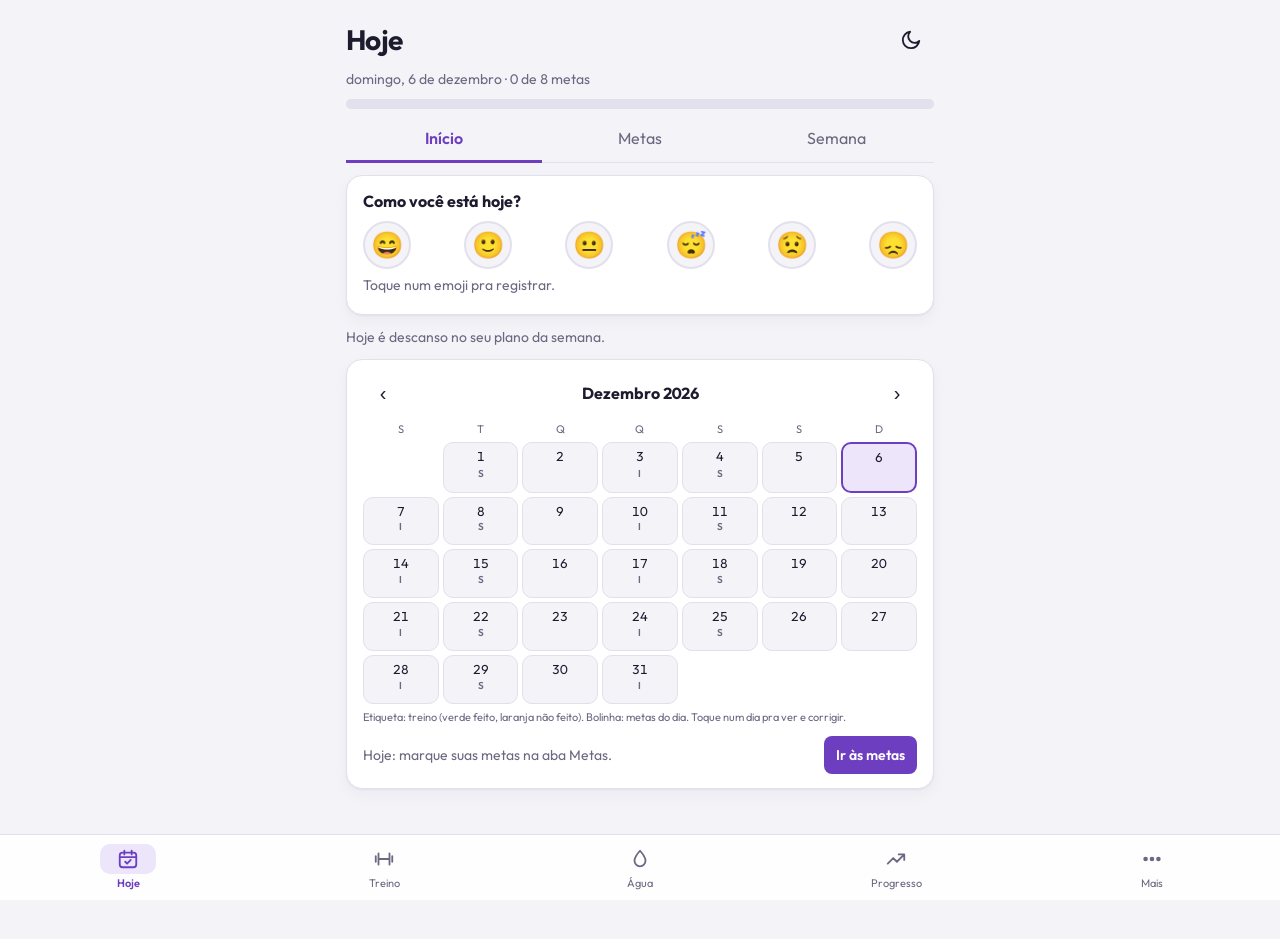
==== index.html @ 7cb11365 "Rename Meu treino (2).html to index.html" ====
<!DOCTYPE html>
<html lang="pt-BR">
<head>
<meta charset="utf-8">
<meta name="viewport" content="width=device-width, initial-scale=1, viewport-fit=cover">
<title>Meu treino</title>
<link rel="stylesheet" href="https://fonts.googleapis.com/css2?family=Outfit:wght@400;500;600;700&display=swap">
<style>
:root{--bg:#F4F3F8;--surf:#fff;--ink:#1D1B2E;--mut:#6B6880;--line:#E2E0EC;--acc:#6D3FC0;--acc2:#EDE6FA;--ok:#1F8A5B;--warn:#B4551B;--warnbg:#FBEBDD;box-sizing:border-box;padding-top:env(safe-area-inset-top,0px);padding-bottom:env(safe-area-inset-bottom,0px)}
:root:not([data-theme="light"]){color-scheme:light dark}
@media (prefers-color-scheme:dark){:root:not([data-theme="light"]){--bg:#14131D;--surf:#1E1C2B;--ink:#EEEBF8;--mut:#A29EB8;--line:#322F45;--acc:#A98BEA;--acc2:#2C2644;--ok:#4FD39A;--warn:#F0A168;--warnbg:#3A2A1E}}
:root[data-theme="dark"]{--bg:#14131D;--surf:#1E1C2B;--ink:#EEEBF8;--mut:#A29EB8;--line:#322F45;--acc:#A98BEA;--acc2:#2C2644;--ok:#4FD39A;--warn:#F0A168;--warnbg:#3A2A1E;color-scheme:dark}
*{box-sizing:border-box}
html{scroll-padding-top:env(safe-area-inset-top,0px)}
body{margin:0;background:var(--bg);color:var(--ink);font-family:'Outfit',system-ui,-apple-system,sans-serif;font-size:16px;line-height:1.45;font-variant-numeric:tabular-nums;padding-bottom:130px}
main{max-width:620px;margin:0 auto;padding:16px 16px 8px}
h1{font-size:28px;margin:4px 0;font-weight:700;letter-spacing:-.02em}
h2{font-size:18px;margin:22px 0 8px;font-weight:600}
p{margin:4px 0}
.mut{color:var(--mut);font-size:14px}
.card{background:var(--surf);border:1px solid var(--line);border-radius:16px;padding:14px 16px;margin:12px 0;box-shadow:0 1px 2px rgba(30,20,60,.05),0 6px 16px rgba(30,20,60,.04)}
.row{display:flex;align-items:center;gap:8px}
.sp{flex:1}
.chk{display:flex;align-items:center;gap:12px;flex:1;text-align:left;background:var(--surf);border:1px solid var(--line);border-radius:12px;padding:12px 14px;font:inherit;color:inherit;cursor:pointer;min-height:48px}
.row.i{margin:7px 0}
.card .row.i{margin:8px 0 0}
.box{width:24px;height:24px;border-radius:7px;border:2px solid var(--line);flex:none;display:grid;place-items:center;font-size:15px;color:#fff}
.chk.on{border-color:var(--ok)}
.chk.on .box{background:var(--ok);border-color:var(--ok)}
.chk.on span.t{color:var(--mut);text-decoration:line-through}
.bar{height:10px;background:var(--line);border-radius:8px;overflow:hidden;margin:10px 0 4px}
.bar i{display:block;height:100%;background:linear-gradient(90deg,var(--acc),var(--ok));transition:width .25s}
nav{position:fixed;left:0;right:0;bottom:0;background:color-mix(in srgb,var(--surf) 90%,transparent);backdrop-filter:blur(14px);-webkit-backdrop-filter:blur(14px);border-top:1px solid var(--line);display:flex;padding-bottom:env(safe-area-inset-bottom,0px);z-index:5}
nav button{flex:1;min-width:0;background:none;border:0;color:var(--mut);font:inherit;font-size:11px;padding:9px 0 8px;cursor:pointer;min-height:52px}
select{flex:1;width:100%;min-width:0;font:inherit;padding:10px;border-radius:10px;border:1px solid var(--line);background:var(--bg);color:var(--ink)}
.cal{display:grid;grid-template-columns:repeat(7,1fr);gap:4px}
.cd{min-height:46px;border:1px solid var(--line);border-radius:10px;background:var(--bg);font:inherit;font-size:13px;color:var(--ink);padding:4px 2px;display:flex;flex-direction:column;align-items:center;justify-content:space-between;cursor:pointer;min-width:0}
.cd.t{border:2px solid var(--acc)}
.cd.s{background:var(--acc2)}
.lb{font-size:10px;font-weight:600;color:var(--mut);height:12px}
.lb.g{color:var(--ok)}
.lb.r{color:var(--warn)}
.dt{width:8px;height:8px;border-radius:50%;background:transparent}
.chk.miss{border-color:var(--warn)}
.chk.miss .box{background:var(--warn);border-color:var(--warn)}
nav button b{display:flex;align-items:center;justify-content:center;width:56px;height:30px;border-radius:10px;margin:0 auto 2px;font-weight:400}
nav button.on b{background:var(--acc2)}
.sw{width:40px;height:40px;border-radius:50%;border:3px solid var(--surf);box-shadow:0 0 0 1px var(--line);cursor:pointer;padding:0}
.sw.on{box-shadow:0 0 0 3px var(--ink)}
.mr{display:flex;align-items:center;gap:12px;width:100%;background:none;border:0;border-bottom:1px solid var(--line);padding:14px 0;font:inherit;color:inherit;cursor:pointer;text-align:left;min-height:52px}
.ib svg{display:block}
nav button.on{color:var(--acc);font-weight:600}
.pill{display:inline-block;font-size:12px;padding:2px 9px;border-radius:6px;background:var(--acc2);color:var(--acc);margin:2px 4px 2px 0}
.pill.w{background:var(--warnbg);color:var(--warn)}
.tabs{display:flex;gap:8px;overflow-x:auto;padding-bottom:4px}
.tabs.wrap{flex-wrap:wrap;overflow:visible}
.tabs button{flex:none;border:1px solid var(--line);background:var(--surf);color:var(--ink);border-radius:8px;padding:8px 14px;font:inherit;font-size:14px;cursor:pointer;min-height:38px}
.tabs button.on{background:var(--acc);border-color:var(--acc);color:#fff}
.sr{display:flex;align-items:center;gap:6px;margin-top:8px}
.sr input{min-width:0;text-align:center;padding:9px 4px;font-weight:600;font-size:17px}
.sr input:nth-of-type(1){width:62px}
.sr input:nth-of-type(2){flex:1}
.sr input:nth-of-type(3){width:50px}
.set{width:44px;height:44px;flex:none;border-radius:10px;border:2px solid var(--line);background:var(--bg);color:var(--ink);font:inherit;font-weight:600;cursor:pointer}
.set.on{background:var(--ok);border-color:var(--ok);color:#fff}
.btn{background:var(--acc);color:#fff;border:0;border-radius:8px;padding:12px 16px;font:inherit;font-weight:600;cursor:pointer;min-height:46px;margin:6px 0}
.btn.g{background:var(--acc2);color:var(--acc)}
.btn.sm{min-height:38px;padding:8px 12px;font-size:14px;margin:0}
.ib{background:none;border:0;color:var(--ink);font-size:20px;cursor:pointer;padding:6px;min-width:40px;min-height:40px}

.sumd{background:var(--acc2);border-radius:12px;padding:10px 12px;margin:10px 0}
.mood{width:48px;height:48px;border-radius:50%;border:2px solid var(--line);background:var(--bg);font-size:26px;line-height:1;cursor:pointer;padding:0;flex:none}
.mood.on{border-color:var(--acc);background:var(--acc2);transform:scale(1.1)}
.ph{padding:0;border:0;background:none;width:100%;cursor:pointer}
.ph img{width:100%;aspect-ratio:3/4;object-fit:cover;border-radius:10px;display:block}
input[type=number],input[type=text],input[type=date],textarea{width:100%;font:inherit;padding:10px;border-radius:10px;border:1px solid var(--line);background:var(--bg);color:var(--ink)}
.grid{display:grid;grid-template-columns:1fr 1fr;gap:10px}
label{font-size:13px;color:var(--mut)}
.warnbox{background:var(--warnbg);color:var(--warn);border-radius:12px;padding:10px 12px;font-size:14px;margin:10px 0}
.ov{position:fixed;inset:0;background:rgba(0,0,0,.5);display:none;align-items:center;justify-content:center;padding:16px;z-index:20}
.mb{background:var(--surf);border-radius:16px;padding:18px;width:100%;max-width:420px;max-height:85vh;overflow:auto}
#rest{position:fixed;left:12px;right:12px;bottom:calc(64px + env(safe-area-inset-bottom,0px));max-width:596px;margin:0 auto;background:var(--acc);color:#fff;border-radius:14px;padding:10px 14px;display:none;align-items:center;gap:8px;z-index:6;font-weight:600}
#rest button{background:rgba(255,255,255,.22);color:#fff;border:0;border-radius:10px;padding:8px 12px;font:inherit;font-size:14px;cursor:pointer;min-height:38px}
.ut{display:flex;border-bottom:1px solid var(--line);margin:8px 0}.ut button{flex:1;background:none;border:0;border-bottom:3px solid transparent;margin-bottom:-1px;color:var(--mut);font:inherit;padding:10px 4px;cursor:pointer;min-height:44px}.ut button.on{color:var(--acc);border-bottom-color:var(--acc);font-weight:600}
button:focus-visible,input:focus-visible,textarea:focus-visible{outline:3px solid var(--acc);outline-offset:2px}
</style>
</head>
<body>
<main id="app"></main>
<div id="rest"><span class="sp" id="rt"></span><button data-a="r30">+30s</button><button data-a="rsk">Pular</button></div>
<nav id="nav"></nav>
<div class="ov" id="modal"></div>
<script>
function ld(d){d=d||new Date();var p=function(n){return('0'+n).slice(-2)};return d.getFullYear()+'-'+p(d.getMonth()+1)+'-'+p(d.getDate())}
var TODAY=ld(),DT=null,EDK=null,HPG='h',TPG='t',EXS,HF='',SG=false,ANP='ex',EVS='e',WCF=false,MALL=false,PALL=false,ED=false,F=null,M={},AC,T={end:0,iv:null,fin:false};
function U(){return Math.random().toString(36).slice(2,8)}
function P(s){return s.split(';').map(function(x){var a=x.split(',');return{kg:a[0],reps:a[1],rpe:a[2]||''}})}
function R(n,k,r){return Array(n).fill(k+','+r).join(';')}
function X(n,tag,s){return{id:U(),n:n,tag:tag,s:P(s)}}
function def(){return{tab:'hoje',wk:'ia',day:{},dn:{},sd:{},cc:{},meas:[],plan:{1:'ia',2:'sa',4:'ia',5:'sa'},start:'',pg:'med',theme:'auto',acc:'',sl:{},dt:{},md:{},nt:{},ph:[],wl:true,ev:'',evm:'c',evf:'',wkd:'',wa:{},ws:{m:35,kg:'',calor:false,cups:[200,300,500]},
h:[['mov','Treinei ou caminhei'],['pas','7 a 10 mil passos'],['agua','Bebi água ao longo do dia'],['sono','Dormi 7 a 9 horas'],['prot','Proteína em todas as refeições'],['fib','Fibras (feijão, aveia, fruta, legumes)'],['sem','Sem álcool e sem açúcar líquido'],['jo','Sem dor no treino']].map(function(x){return{id:x[0],t:x[1]}}),
w:[
{id:'ia',n:'Inferiores',d:'',e:[X('Agachamento','',R(3,0,10)),X('Leg press','',R(3,0,12)),X('Stiff','',R(3,0,10)),X('Hip thrust','',R(3,0,10)),X('Mesa flexora','',R(3,0,12)),X('Panturrilha','',R(3,0,15))]},
{id:'sa',n:'Superiores',d:'',e:[X('Supino','',R(3,0,10)),X('Remada','',R(3,0,10)),X('Desenvolvimento de ombro','',R(3,0,10)),X('Puxada','',R(3,0,12)),X('Rosca direta','',R(3,0,12)),X('Tríceps pulley','',R(3,0,12))]}],
mf:[['peso','Peso (kg)'],['cin','Cintura (cm)'],['qua','Quadril (cm)'],['cox','Coxa (cm)'],['bra','Braço (cm)']].map(function(x){return{id:x[0],l:x[1]}}),
cd:['Em jejum','Ao acordar','Depois de ir ao banheiro','Depois de comer','Depois do treino','Fim do dia','Inchada'].map(function(t){return{id:U(),t:t}}),
su:[['Creatina monohidratada','Força e músculo','3 a 5 g por dia, todo dia.',1],['Proteína em pó','Se faltar proteína','Só pra completar a meta da nutri.',1],['Ômega-3','Saúde do coração','A dose depende de cada pessoa.',1],['Magnésio','Sono e recuperação','Opcional.',1],['Vitamina D','Só se o exame indicar','Faça o exame antes de tomar.',1]].map(function(x){return{id:U(),n:x[0],tag:x[1],txt:x[2],warn:!!x[3]}}),
co:['Marcar avaliação com nutricionista','Fazer exames de rotina (colesterol, glicemia, vitaminas)','Conversar com médico antes de começar, se tiver alguma condição','Avaliar dores ou postura com fisio, se houver','Repetir exames em 3 meses'].map(function(t){return{id:U(),t:t}})}}
var S=def();
try{var r=localStorage.getItem('plano2');if(r){var o=JSON.parse(r);for(var k in o)S[k]=o[k]}}catch(e){}
var phk='';try{var rp=localStorage.getItem('plano2_ph');if(rp){S.ph=JSON.parse(rp);phk=S.ph.map(function(p){return p.id}).join()}}catch(e){}
if(!S.start){S.start=startD();save()}
function warnSave(m){if(!document.body)return;var e=document.getElementById('sverr');if(!e){e=document.createElement('div');e.id='sverr';e.style.cssText='position:fixed;top:0;left:0;right:0;z-index:99;background:#b3261e;color:#fff;padding:10px 14px;font-size:14px;text-align:center';document.body.appendChild(e)}e.textContent=m||'Não consegui salvar neste navegador. Faça um backup em Mais → Backup agora.'}
function save(){var ok=true,c={};for(var k in S)if(k!='ph')c[k]=S[k];try{localStorage.setItem('plano2',JSON.stringify(c))}catch(e){ok=false}
var kk=(S.ph||[]).map(function(p){return p.id}).join();if(kk!==phk){try{localStorage.setItem('plano2_ph',JSON.stringify(S.ph||[]));phk=kk}catch(e){ok=false}}
if(!ok)warnSave();else{var el=document.getElementById('sverr');if(el)el.remove()}return ok}
try{localStorage.setItem('t_','1');localStorage.removeItem('t_')}catch(e){setTimeout(function(){warnSave('Este navegador não guarda dados (aba anônima ou bloqueio). Seus registros vão se perder ao fechar.')},300)}
try{if(navigator.storage&&navigator.storage.persist)navigator.storage.persist()}catch(e){}
function $(s){return document.querySelector(s)}
function esc(t){return String(t==null?'':t).replace(/&/g,'&amp;').replace(/</g,'&lt;').replace(/"/g,'&quot;')}
function fmt(n){return(Math.round(n*10)/10).toString().replace('.',',')}
function dm(d){return d.slice(8)+'/'+d.slice(5,7)}
function cw(){return S.w.filter(function(x){return x.id==S.wk})[0]||S.w[0]}
function tot(w){return w.e.reduce(function(n,x){return n+x.s.length},0)}
function cnt(d,wid){var o=((S.dn[d]||{})[wid])||{};return Object.keys(o).length}
function isd(wid,eid,i){return !!(((S.dn[TODAY]||{})[wid]||{})[eid+':'+i])}
function fx(id){for(var i=0;i<S.w.length;i++){for(var j=0;j<S.w[i].e.length;j++){if(S.w[i].e[j].id==id)return S.w[i].e[j]}}}
var K={hb:{a:'h',f:[['t','Hábito']],n:'t'},su:{a:'su',f:[['n','Nome'],['ty','Tipo','sel',['Suplemento','Remédio','Vitamina','Outro']],['fr','Frequência','sel',['Diária','Dias alternados','Semanal','Só quando precisar']],['dose','Dose (opcional), ex: 5 g ou 1 comprimido'],['tag','Pra que serve (opcional)'],['txt','Observações (horário, com comida...)','area'],['warn','Perguntar à médica ou nutri antes','check']],n:'n'},co:{a:'co',f:[['t','Item']],n:'t'},mf:{a:'mf',f:[['l','Nome da medida, ex: Panturrilha (cm)']],n:'l'},cd:{a:'cd',f:[['t','Condição, ex: Depois do café']],n:'t'},wk:{a:'w',f:[['n','Nome do treino'],['d','Observação']],n:'n'},ex:{f:[['n','Nome do exercício'],['tag','Etiqueta, ex: T1 ou Joelho'],['rest','Descanso em segundos (vazio = 120)']],n:'n'},me:{a:'meas',f:[],n:'d'}};
function arr(k){return k=='ex'?(cw()?cw().e:[]):S[K[k].a]}
function hd(t){return'<div class="row"><h1 class="sp">'+t+'</h1><button class="btn g sm" data-a="ed">'+(ED?'Concluir':''+ico('pen')+' Editar')+'</button></div>'}
function ctl(k,id){return ED?'<button class="ib" data-a="e:'+k+':'+id+'" aria-label="editar">'+ico('pen')+'</button><button class="ib" data-a="x:'+k+':'+id+'" aria-label="excluir">'+ico('trash')+'</button>':''}
function addb(k,t){return ED?'<button class="btn g" data-a="n:'+k+'">+ '+t+'</button>':''}
function chk(on,t,act,k,id){return'<div class="row i"><button class="chk'+(on?' on':'')+'" data-a="'+act+'"><span class="box">'+(on?ico('check',16):'')+'</span><span class="t">'+esc(t)+'</span></button>'+(k?ctl(k,id):'')+'</div>'}
function utabs(a,c,l){return'<div class="ut">'+l.map(function(x){return'<button class="'+(x[0]==c?'on':'')+'" data-a="'+a+':'+x[0]+'">'+x[1]+'</button>'}).join('')+'</div>'}
function opens(w){if(EXS)return EXS;var o={},f=w.e.filter(function(x){return x.s.some(function(s,i){return !isd(w.id,x.id,i)})})[0];if(f)o[f.id]=1;return o}
function prs(){var best={},td={},out=[];Object.keys(S.dn).forEach(function(d){S.w.forEach(function(w){var o=S.dn[d][w.id];if(!o)return;w.e.forEach(function(x){var k=x.n.toLowerCase();x.s.forEach(function(s,i){var q=o[x.id+':'+i];if(q&&typeof q=='object'){var kg=parseFloat(q.kg)||0;if(d==TODAY){if(!td[k]||kg>td[k].v)td[k]={n:x.n,v:kg}}else if(kg>(best[k]||0))best[k]=kg}})})})});for(var k in td)if(best[k]&&td[k].v>best[k])out.push({n:td[k].n,v:td[k].v,p:best[k]});return out}
function prCard(){var r=prs();return r.length?'<div class="card" style="border-color:var(--ok);background:linear-gradient(135deg,var(--acc2),var(--surf))"><div class="row" style="align-items:flex-start"><span style="color:var(--ok)">'+ico('trophy',26)+'</span><div class="sp"><b>Parabéns, novo recorde!</b>'+r.slice(0,3).map(function(z){return'<p style="font-size:14px">'+esc(z.n)+': <b>'+fmt(z.v)+' kg</b> <span class="mut">(antes '+fmt(z.p)+' kg)</span></p>'}).join('')+'</div></div></div>':''}
function wkStat(off){var d=[];for(var i=0;i<7;i++){var t=new Date();t.setDate(t.getDate()-off-i);d.push(ld(t))}d=d.filter(function(k){return k>=startD()});var tr=0,wa=0,hn=0,ht=0,sl=[];d.forEach(function(k){var s=dayStat(k),g=waterGoal(k);if(s.did)tr++;if(g&&wsum(k)>=g)wa++;S.h.forEach(function(x){if(x.c&&k<x.c)return;ht++;if((S.day[k]||{})[x.id])hn++});var o=SLP.filter(function(z){return z[0]==slKey((S.sl||{})[k])})[0];if(o)sl.push(o[2])});return{n:d.length,tr:tr,wa:wa,mt:ht?Math.round(hn/ht*100):0,sl:sl.length?sl.reduce(function(a,b){return a+b},0)/sl.length:0}}
function tile(l,a,b,u,has){var df=a-b,c=df>0?'var(--ok)':df<0?'var(--warn)':'var(--mut)';return'<div style="background:var(--bg);border-radius:10px;padding:8px 10px"><div class="mut" style="font-size:12px">'+l+'</div><div style="font-size:24px;font-weight:700;line-height:1.2">'+fmt(a)+'<span class="mut" style="font-size:13px;font-weight:500"> '+u+'</span></div><div style="font-size:12px;color:'+c+'">'+(has?(df>0?'▲ +':df<0?'▼ −':'= ')+fmt(Math.abs(df))+' vs. passada':'sem dados da passada')+'</div></div>'}
function streak(){var n=0;for(var i=0;i<400;i++){var t=new Date();t.setDate(t.getDate()-i);var k=ld(t);if(k<startD())break;if(dayStat(k).pct>=.5)n++;else if(i>0)break}return n}
function semanaView(){var A=wkStat(0),B=wkStat(7),ds=[];for(var i=6;i>=0;i--){var t=new Date();t.setDate(t.getDate()-i);ds.push(ld(t))}
var h='<div class="card"><div class="row"><b class="sp">Esta semana</b><span class="pill">'+streak()+' dias seguidos</span></div><div class="grid" style="margin-top:8px">'+tile('Treinos',A.tr,B.tr,'',B.n)+tile('Água batida',A.wa,B.wa,'dias',B.n)+tile('Metas',A.mt,B.mt,'%',B.n)+tile('Sono médio',A.sl,B.sl,'h',B.sl)+'</div></div>';
h+='<div class="card"><b>Metas nos últimos 7 dias</b><div style="margin-top:8px"><div class="row" style="gap:3px"><span class="sp"></span>'+ds.map(function(k){return'<span class="mut" style="width:26px;text-align:center;font-size:11px">'+DN[dowOf(k)][0]+'</span>'}).join('')+'</div>';
S.h.forEach(function(x){h+='<div class="row" style="gap:3px;margin:4px 0"><span class="sp" style="font-size:13px;white-space:nowrap;overflow:hidden;text-overflow:ellipsis;min-width:0">'+esc(x.t)+'</span>'+ds.map(function(k){var on=(S.day[k]||{})[x.id],na=(x.c&&k<x.c)||k<startD(),c=on?'var(--ok)':na?'transparent':k==TODAY?'var(--line)':'var(--warn)';return'<span style="width:26px;display:grid;place-items:center"><i style="width:16px;height:16px;border-radius:5px;background:'+c+';border:'+(na?'1px dashed var(--line)':'0')+'"></i></span>'}).join('')+'</div>'});
return h+'</div></div>'+semana()}
function supl2(){var us=S.su.filter(function(x){return x.fr}),id=S.su.filter(function(x){return!x.fr}),h='<div class="row"><h1 class="sp" style="font-size:24px">Suplementos e remédios</h1><button class="btn sm" data-a="n:su">+ Adicionar</button></div><p class="mut">Sua lista do que você toma, com frequência e dose.</p>';
h+=us.length?us.map(function(s){return'<div class="card"><div class="row"><b class="sp">'+esc(s.n)+'</b><button class="ib" data-a="e:su:'+s.id+'" aria-label="editar">'+ico('pen')+'</button></div><div>'+(s.ty?'<span class="pill">'+esc(s.ty)+'</span>':'')+'<span class="pill">'+esc(s.fr)+'</span>'+(s.warn?'<span class="pill w">perguntar antes</span>':'')+'</div>'+(s.dose?'<p style="font-size:14px"><b>Dose:</b> '+esc(s.dose)+'</p>':'')+(s.tag?'<p class="mut">'+esc(s.tag)+'</p>':'')+(s.txt?'<p class="mut" style="font-size:13px">'+esc(s.txt)+'</p>':'')+'</div>'}).join(''):'<div class="card mut">Nada na lista ainda. Toque em + Adicionar pra cadastrar o que você toma.</div>';
if(id.length){h+='<button class="btn g sm" data-a="sg" style="width:100%;margin-top:6px">Ideias pra conversar com a nutri ou médica ('+id.length+') '+(SG?'▴':'▾')+'</button>';if(SG)h+='<div class="warnbox">Nenhum é obrigatório. Peça aprovação da nutri ou do médico antes de começar.</div>'+id.map(function(s){return'<div class="card row"><span class="sp"><b>'+esc(s.n)+'</b><br><span class="mut">'+esc(s.tag||'')+'</span></span><button class="btn g sm" data-a="su1:'+s.id+'">Tomo</button></div>'}).join('')}
return h}
function chips(a,c,l){return'<div class="tabs" style="margin:6px 0">'+l.map(function(x){return'<button class="'+(x[0]==c?'on':'')+'" data-a="'+a+':'+x[0]+'">'+x[1]+'</button>'}).join('')+'</div>'}
function hoje(){var d=S.day[TODAY]||{},n=0;S.h.forEach(function(x){if(d[x.id])n++});var g=waterGoal(TODAY),w=wsum(TODAY),b;
if(HPG=='m')b=dia(TODAY);else if(HPG=='r')b=semanaView();else b=prCard()+moodCard()+planHoje()+calendario()+(g?'<div class="card"><div class="row"><b class="sp">Água hoje</b><span>'+fl(w)+' de '+fl(g)+' L</span></div><div class="bar"><i style="width:'+Math.min(100,w/g*100)+'%"></i></div></div>':'');
return'<div class="row"><h1 class="sp">Hoje</h1><button class="ib" data-a="th" aria-label="Alternar modo noturno">'+ico(isDark()?'sun':'moon',22)+'</button></div><p class="mut">'+new Date().toLocaleDateString('pt-BR',{weekday:'long',day:'numeric',month:'long'})+' · '+n+' de '+S.h.length+' metas</p><div class="bar" style="margin-bottom:4px"><i style="width:'+(S.h.length?n/S.h.length*100:0)+'%"></i></div>'+utabs('hp',HPG,[['h','Início'],['m','Metas'],['r','Semana']])+b}
function treino(){var w=cw(),h=hd('Treino')+'<div class="tabs">';
S.w.forEach(function(x){h+='<button class="'+(x.id==S.wk?'on':'')+'" data-a="w:'+x.id+'">'+esc(x.n)+'</button>'});
if(ED)h+='<button data-a="n:wk">+ Treino</button>';
h+='</div>';
h+=utabs('tp',TPG,[['t','Treino'],['h','Histórico']]);if(TPG=='h')return h+hist();if(!w)return h+'<p class="mut" style="margin-top:12px">Nenhum treino. Toque em Editar e depois em + Treino.</p>';
var c=cnt(TODAY,w.id),t=tot(w);
h+='<div class="bar"><i style="width:'+(t?c/t*100:0)+'%"></i></div><p class="mut">'+(w.d?esc(w.d)+'. ':'')+c+' de '+t+' séries hoje. Marcar uma série inicia o descanso.</p><div class="row" style="flex-wrap:wrap"><button class="btn g sm" data-a="xa">Expandir tudo</button><button class="btn g sm" data-a="xc">Recolher tudo</button><button class="btn g sm" data-a="rp">'+ico('redo')+' Repetir pesos</button><button class="btn g sm" data-a="rs">Limpar marcadas</button></div>';
var OP=opens(w);
w.e.forEach(function(x){if(!ED&&!OP[x.id]){var dn=x.s.filter(function(s,i){return isd(w.id,x.id,i)}).length;h+='<button class="mr" style="border:1px solid var(--line);background:var(--surf);border-radius:14px;padding:10px 14px;margin:6px 0;min-height:48px" data-a="xo:'+x.id+'"><b class="sp">'+esc(x.n)+'</b><span class="mut">'+dn+'/'+x.s.length+(dn==x.s.length?' ✓':'')+'</span>'+ico('chev',16)+'</button>';return}h+='<div class="card"><div class="row"><button class="mr" style="border:0;padding:0;min-height:36px;flex:1" data-a="xo:'+x.id+'"><b class="sp">'+esc(x.n)+'</b><span class="mut">▾</span></button>'+(x.tag?'<span class="pill'+(x.tag=='Joelho'?' w':'')+'">'+esc(x.tag)+'</span>':'')+(x.rest?'<span class="pill">'+ico('clock',12)+' '+esc(x.rest)+'s</span>':'')+'</div>'+lastOf(x)+'<div class="row mut" style="font-size:12px;margin-top:4px"><span style="width:44px"></span><span style="width:62px;text-align:center">kg</span><span class="sp" style="text-align:center">reps ou tempo</span><span style="width:50px;text-align:center">@</span></div>';
x.s.forEach(function(s,i){var on=isd(w.id,x.id,i);h+='<div class="sr"><button class="set'+(on?' on':'')+'" data-a="s:'+w.id+':'+x.id+':'+i+'" aria-label="série '+(i+1)+'">'+(on?ico('check',20):i+1)+'</button><input data-f="k:'+x.id+':'+i+'" value="'+esc(s.kg)+'" inputmode="decimal" aria-label="kg"><input data-f="r:'+x.id+':'+i+'" value="'+esc(s.reps)+'" inputmode="'+(/^\d*$/.test(String(s.reps))?'numeric':'text')+'" aria-label="repetições"><input data-f="e:'+x.id+':'+i+'" value="'+esc(s.rpe)+'" inputmode="decimal" aria-label="esforço"></div>'});
if(ED)h+='<div class="row i"><button class="btn g sm" data-a="as:'+x.id+'">+ série</button><button class="btn g sm" data-a="rsx:'+x.id+'">− série</button><span class="sp"></span>'+ctl('ex',x.id)+'</div>';
h+='</div>'});
if(ED)h+=addb('ex','Adicionar exercício')+'<div class="row"><button class="btn g sp" data-a="e:wk:'+w.id+'">'+ico('pen')+' Renomear treino</button><button class="btn g sp" data-a="x:wk:'+w.id+'">'+ico('trash')+' Excluir treino</button></div>';
h+='<div class="card"><label for="ntx">Como foi o treino de hoje?</label><input id="ntx" type="text" data-f="nt:'+w.id+'" placeholder="Ex: joelho ok, subi a carga no stiff" value="'+esc(((S.nt||{})[TODAY]||{})[w.id]||'')+'"></div>';
return h}
function lastOf(x){var ds=Object.keys(S.dn).sort().reverse();for(var i=0;i<ds.length;i++){var d=ds[i];if(d==TODAY)continue;var t=[],rec=[];for(var wid in S.dn[d]){x.s.forEach(function(s,j){var q=S.dn[d][wid][x.id+':'+j];if(q&&typeof q=='object'){t.push((q.kg||0)+'kg × '+q.reps);rec.push({q:q,p:s})}})}if(t.length)return'<p class="mut" style="font-size:13px">Última vez ('+dm(d)+'): '+t.join(' · ')+'</p>'+sug(rec)}return''}
function hist(){var h='<h2>Histórico por data</h2>'+chips('hf',HF,[['','Todos']].concat(S.w.map(function(x){return[x.id,esc(x.n)]}))),any=false;Object.keys(S.dn).sort().reverse().forEach(function(d){S.w.forEach(function(w){if(HF&&w.id!=HF)return;var o=S.dn[d][w.id];if(!o||!Object.keys(o).length)return;any=true;h+='<div class="card"><div class="row"><b class="sp">'+dm(d)+'/'+d.slice(0,4)+' · '+esc(w.n)+'</b><button class="ib" data-a="hd:'+d+':'+w.id+'" aria-label="excluir registro">'+ico('trash')+'</button></div>';w.e.forEach(function(x){var t=[];x.s.forEach(function(s,i){var q=o[x.id+':'+i];if(q)t.push(typeof q=='object'?(q.kg||0)+'kg × '+q.reps+(q.rpe?' @'+q.rpe:''):s.kg+'kg × '+s.reps)});if(t.length)h+='<p style="font-size:14px"><b>'+esc(x.n)+'</b><br><span class="mut">'+t.join(' · ')+'</span></p>'});var nn=((S.nt||{})[d]||{})[w.id];if(nn)h+='<p class="mut" style="font-size:13px">Nota: '+esc(nn)+'</p>';h+='</div>'})});return any?h:h+'<p class="mut">Ainda não há treinos registrados. Marque uma série pra começar.</p>'}
function medidas(){if(!F){var l=S.meas.slice().sort(function(a,b){return a.d<b.d?1:-1})[0];F={id:null,d:TODAY,v:Object.assign({},l?l.v:{}),c:[]}}
var h=hd('Medidas')+'<div class="card"><b>'+(F.id?'Editando medição':'Nova medição')+'</b><div style="margin:8px 0"><label for="fd">Data</label><input id="fd" type="date" value="'+F.d+'" data-f="fd"></div><div class="grid">';
S.mf.forEach(function(m){h+='<div><label for="v_'+m.id+'">'+esc(m.l)+'</label><input id="v_'+m.id+'" type="text" inputmode="decimal" value="'+esc(F.v[m.id]||'')+'" data-f="mv:'+m.id+'"></div>'});
h+='</div><p style="margin-top:12px"><b>Em que condições você mediu?</b></p><div class="tabs wrap" style="margin-top:6px">';
S.cd.forEach(function(c){h+='<button class="'+(F.c.indexOf(c.t)>-1?'on':'')+'" data-a="cdt:'+c.id+'">'+esc(c.t)+'</button>'});
h+='</div><div class="row" style="margin-top:10px"><button class="btn sp" data-a="mfs">'+(F.id?'Salvar alterações':'Salvar medição')+'</button>'+(F.id?'<button class="btn g" data-a="mfc">Cancelar</button>':'')+'</div></div>';
if(ED){h+='<h2>Campos de medida</h2>';S.mf.forEach(function(m){h+='<div class="card row"><span class="sp">'+esc(m.l)+'</span>'+ctl('mf',m.id)+'</div>'});h+=addb('mf','Adicionar campo');
h+='<h2>Condições</h2>';S.cd.forEach(function(m){h+='<div class="card row"><span class="sp">'+esc(m.t)+'</span>'+ctl('cd',m.id)+'</div>'});h+=addb('cd','Adicionar condição')}
h+='<h2>Histórico</h2>';if(!S.meas.length)h+='<p class="mut">Nenhuma medição salva ainda.</p>';
S.meas.slice().sort(function(a,b){return a.d<b.d?1:-1}).slice(0,MALL?999:3).forEach(function(m){h+='<div class="card"><div class="row"><b class="sp">'+dm(m.d)+'/'+m.d.slice(0,4)+'</b><button class="ib" data-a="em:'+m.id+'" aria-label="editar">'+ico('pen')+'</button><button class="ib" data-a="x:me:'+m.id+'" aria-label="excluir">'+ico('trash')+'</button></div>'+(m.c||[]).map(function(c){return'<span class="pill">'+esc(c)+'</span>'}).join('')+'<p>'+S.mf.filter(function(f){return m.v[f.id]}).map(function(f){return esc(f.l.split(' (')[0])+' '+fmt(m.v[f.id])}).join(' · ')+'</p></div>'});
return h+(S.meas.length>3?'<button class="btn g sm" data-a="mh">'+(MALL?'Mostrar menos':'Ver todas ('+S.meas.length+')')+'</button>':'')}
function supl(){return supl2()}
function suplOld(){var d=S.sd[TODAY]||{},h=hd('Suplementos')+'<div class="warnbox">Ideias pra conversar com a nutri e a médica. Nenhum é obrigatório. Peça aprovação da nutri ou do médico antes de começar.</div>';
S.su.forEach(function(s){h+='<div class="card"><div class="row"><b class="sp">'+esc(s.n)+'</b><span class="pill'+(s.warn?' w':'')+'">'+(s.warn?'perguntar antes':'no plano')+'</span></div><p class="mut">'+esc(s.tag)+'</p><p style="font-size:14px">'+esc(s.txt)+'</p>'+chk(d[s.id],'Tomei hoje','p:'+s.id,'su',s.id)+'</div>'});
return h+addb('su','Adicionar suplemento')}
function cons(){var h=hd('Consultas')+'<p class="mut">O que levar pra cada profissional.</p>';
S.co.forEach(function(c){h+=chk(S.cc[c.id],c.t,'c:'+c.id,'co',c.id)});return h+addb('co','Adicionar item')}
function fl(ml){return(Math.round(ml/10)/100).toString().replace('.',',')}
function agua(){var ws=S.ws,d=S.wa[TODAY]||[],sum=d.reduce(function(n,x){return n+x.ml},0);
var pm=S.meas.filter(function(m){return m.v.peso}).sort(function(a,b){return a.d<b.d?1:-1})[0],man=parseFloat(String(ws.kg).replace(',','.')),kg=man||(pm?pm.v.peso:0);
var tr=!!(S.day[TODAY]||{}).mov;S.w.forEach(function(w){if(cnt(TODAY,w.id))tr=true});
var base=kg*ws.m,goal=Math.round((base+(tr?500:0)+(ws.calor?500:0))/50)*50,h=hd('Água');
if(!kg)h+='<div class="warnbox">Informe seu peso abaixo ou salve uma medição com peso pra calcular a meta.</div>';
else h+='<div class="card"><p class="mut">Meta de hoje</p><p style="font-size:34px;font-weight:700;margin:0;color:var(--acc)">'+fl(sum)+' <span class="mut" style="font-size:18px">de '+fl(goal)+' L</span></p><div class="bar"><i style="width:'+Math.min(100,sum/goal*100)+'%"></i></div><p class="mut">'+(sum>=goal?'Meta batida!':'Faltam '+fl(goal-sum)+' L')+'</p></div>';
h+='<div class="row" style="flex-wrap:wrap">';ws.cups.forEach(function(c,i){h+='<button class="btn" data-a="wa:'+c+'">+'+c+' ml</button>'+(ED?'<button class="ib" data-a="cx:'+i+'" aria-label="excluir copo">'+ico('trash')+'</button>':'')});h+='</div>'+addb('cn','Novo tamanho de copo').replace('n:cn','cn');
h+='<div class="row"><button class="btn g sm" data-a="wu">Desfazer último</button><button class="btn g sm" data-a="wz">Zerar hoje</button></div>'+(d.length?'<p class="mut" style="margin-top:8px">Hoje: '+d.map(function(x){return x.t+' +'+x.ml}).join(' · ')+'</p>':'');
h+='<button class="btn g sm" data-a="wcf">'+(WCF?'Ocultar':'Ajustar')+' cálculo da meta</button>';if(WCF)h+='<div class="card"><b>Como a meta é calculada</b><p class="mut">ml por kg de peso</p><div class="tabs">'+[30,35,40].map(function(v){return'<button class="'+(ws.m==v?'on':'')+'" data-a="wm:'+v+'">'+v+' ml/kg</button>'}).join('')+'</div><div style="margin:10px 0"><label for="wkg">Seu peso em kg (vazio usa a última medição'+(pm?': '+fmt(pm.v.peso)+' kg em '+dm(pm.d):'')+')</label><input id="wkg" type="text" inputmode="decimal" data-f="wkg" value="'+esc(ws.kg)+'"></div><div class="tabs"><button class="'+(ws.calor?'on':'')+'" data-a="wc">Dia quente ou muito suor: +500 ml</button></div>'+(kg?'<p class="mut" style="margin-top:8px">'+fmt(kg)+' kg × '+ws.m+' = '+Math.round(base)+' ml'+(tr?' + 500 (treino hoje)':'')+(ws.calor?' + 500 (calor)':'')+'</p>':'')+'<p class="mut" style="margin-top:6px">Referência geral pra adultos saudáveis. A nutri ou a médica pode ajustar, e quem tem restrição de líquidos deve seguir a orientação médica. Mais de 40 ml/kg não costuma ser necessário.</p></div>';
h+='<div class="card"><b>Últimos 7 dias (L)</b><div class="cal" style="margin-top:6px">';for(var i=0;i<7;i++){var dt=new Date();dt.setDate(dt.getDate()-i);var k=ld(dt),s=(S.wa[k]||[]).reduce(function(n,x){return n+x.ml},0);h+='<div style="text-align:center"><div class="mut" style="font-size:11px">'+dm(k)+'</div><b style="font-size:13px">'+fl(s)+'</b></div>'}
return h+'</div></div>'}
var MN=['Janeiro','Fevereiro','Março','Abril','Maio','Junho','Julho','Agosto','Setembro','Outubro','Novembro','Dezembro'],CAL=null,PLE=false,RES=false;
function cal(){if(!CAL){var n=new Date();CAL={y:n.getFullYear(),m:n.getMonth(),sel:TODAY}}return CAL}
function startD(){var ks=Object.keys(S.day).concat(Object.keys(S.dn),Object.keys(S.sd),Object.keys(S.wa),S.meas.map(function(m){return m.d})),m=S.start||TODAY;ks.forEach(function(k){if(/^\d{4}-\d\d-\d\d$/.test(k)&&k<m)m=k});return m}
function dowOf(d){return new Date(d+'T12:00:00').getDay()}
function wsum(d){return(S.wa[d]||[]).reduce(function(n,x){return n+x.ml},0)}
function waterGoal(d){var kg=parseFloat(String(S.ws.kg).replace(',','.'));if(!kg){var ps=S.meas.filter(function(m){return m.v.peso}).sort(function(a,b){return a.d<b.d?1:-1}),pm=ps.filter(function(m){return m.d<=d})[0]||ps[0];kg=pm?pm.v.peso:0}if(!kg)return 0;var tr=!!(S.day[d]||{}).mov;S.w.forEach(function(w){if(cnt(d,w.id))tr=true});return Math.round((kg*S.ws.m+(tr?500:0)+(d==TODAY&&S.ws.calor?500:0))/50)*50}
function dayStat(d){var done=0,tot=0,dd=S.day[d]||{};S.h.forEach(function(x){if(x.c&&d<x.c)return;tot++;if(dd[x.id])done++});var g=waterGoal(d);if(g){tot++;if(wsum(d)>=g)done++}var pw=(S.plan||{})[dowOf(d)],wk=S.w.filter(function(w){return w.id==pw})[0],did=!!dd.mov;S.w.forEach(function(w){if(cnt(d,w.id))did=true});return{pct:tot?done/tot:0,wk:wk,did:did}}
function ab(n){return n.split(/\s+/).map(function(w){return w[0]}).join('').toUpperCase().slice(0,3)}
function calendario(){var C=cal(),st=startD(),first=(new Date(C.y,C.m,1).getDay()+6)%7,nd=new Date(C.y,C.m+1,0).getDate(),h='<div class="card"><div class="row"><button class="ib" data-a="cm:-1" aria-label="mês anterior">‹</button><b class="sp" style="text-align:center">'+MN[C.m]+' '+C.y+'</b><button class="ib" data-a="cm:1" aria-label="próximo mês">›</button></div><div class="cal" style="margin-top:8px">';
['S','T','Q','Q','S','S','D'].forEach(function(x){h+='<div class="mut" style="text-align:center;font-size:11px">'+x+'</div>'});for(var i=0;i<first;i++)h+='<div></div>';
for(var d=1;d<=nd;d++){var k=C.y+'-'+('0'+(C.m+1)).slice(-2)+'-'+('0'+d).slice(-2),s=dayStat(k),lb='',cl='',col='';if(s.wk){lb=ab(s.wk.n);if(k>=st&&k<=TODAY){if(s.did)cl=' g';else if(k<TODAY)cl=' r'}}
if(k>=st&&k<=TODAY&&(k<TODAY||s.pct>0))col=s.pct>=.75?'var(--ok)':s.pct>=.4?'#D9A21B':'var(--warn)';
h+='<button class="cd'+(k==TODAY?' t':'')+(k==C.sel?' s':'')+'" data-a="cs:'+k+'"><span>'+d+'</span><span class="lb'+cl+'">'+lb+'</span><span class="dt" style="background:'+col+'"></span></button>'}
return h+'</div><p class="mut" style="font-size:11px;margin-top:6px">Etiqueta: treino (verde feito, laranja não feito). Bolinha: metas do dia. Toque num dia pra ver e corrigir.</p>'+(C.sel==TODAY?'<div class="row" style="margin-top:10px"><span class="sp mut">Hoje: marque suas metas na aba Metas.</span><button class="btn sm" data-a="hp:m">Ir às metas</button></div>':dia(C.sel))+'</div>'}
function resumoDia(k){var dd=S.day[k]||{},nH=0,tH=0;S.h.forEach(function(x){if(x.c&&k<x.c)return;tH++;if(dd[x.id])nH++});
var mo=MOOD.filter(function(m){return m[0]==(S.md||{})[k]})[0],sl=SLP.filter(function(o){return o[0]==slKey((S.sl||{})[k])})[0],g=waterGoal(k),w=wsum(k),nd='<span class="mut">não registrado</span>',h='<div class="sumd"><b>Resumo do dia</b>',
row=function(l,v){return'<div class="row" style="margin:6px 0;align-items:flex-start"><span class="mut" style="width:70px;flex:none">'+l+'</span><span class="sp">'+v+'</span></div>'};
h+=row('Humor',mo?mo[1]+' '+mo[2]:nd)+row('Sono',sl?sl[1]:nd)+row('Metas',(tH?nH+' de '+tH+' feitas':'–')+(DT==k?'<br><span class="mut" style="font-size:13px">'+(S.h.filter(function(x){return dd[x.id]}).map(function(x){return esc(x.t)}).join(', ')||'nenhuma')+'</span>':''));
if(g)h+=row('Água',fl(w)+' de '+fl(g)+' L '+(w>=g?'✓':'✗'));
var tr='';S.w.forEach(function(wk){var o=(S.dn[k]||{})[wk.id];if(!o||!Object.keys(o).length)return;tr+='<p style="margin:2px 0"><b>'+esc(wk.n)+'</b> <span class="mut">'+Object.keys(o).length+' de '+tot(wk)+' séries</span></p>';
if(DT==k)wk.e.forEach(function(x){var t=[];x.s.forEach(function(s,i){var q=o[x.id+':'+i];if(q)t.push(typeof q=='object'?(q.kg||0)+'kg × '+q.reps+(q.rpe?' @'+q.rpe:''):s.kg+'kg × '+s.reps)});if(t.length)tr+='<p class="mut" style="margin:0 0 4px;font-size:13px"><span style="color:var(--ink)">'+esc(x.n)+'</span>: '+t.join(' · ')+'</p>'});
var nn=((S.nt||{})[k]||{})[wk.id];if(nn&&DT==k)tr+='<p class="mut" style="font-size:13px">Nota: '+esc(nn)+'</p>'});
h+=row('Treino',tr||(dd.mov?'Treinou ou caminhou (marcado nas metas)':'<span class="mut">sem treino registrado</span>'));
var ms=S.meas.filter(function(m){return m.d==k});if(ms.length&&DT==k)h+=row('Medidas',ms.map(function(m){return S.mf.filter(function(f){return m.v[f.id]}).map(function(f){return esc(f.l.split(' (')[0])+' '+fmt(m.v[f.id])}).join(' · ')+((m.c||[]).length?' <span class="mut">('+m.c.map(esc).join(', ')+')</span>':'')}).join('<br>'));
var ph=(S.ph||[]).filter(function(p){return p.d==k});if(ph.length&&DT==k)h+=row('Fotos',ph.map(function(p){return'<button class="ph" data-a="pv:'+p.id+'" style="width:56px;display:inline-block;margin:0 6px 4px 0" aria-label="Abrir foto"><img src="'+p.src+'" alt="" style="width:56px;height:56px;aspect-ratio:auto"></button>'}).join(''));
var an=(S.dt||{})[k];if(an&&DT==k)h+=row('Anotação',esc(an));
return h+'</div>'}
function dia(k){var s=dayStat(k),dd=S.day[k]||{},fut=k>TODAY,past=k<TODAY&&k>=startD(),h='<div style="margin-top:12px"><div class="row"><b class="sp">'+new Date(k+'T12:00:00').toLocaleDateString('pt-BR',{weekday:'long',day:'numeric',month:'long'})+'</b>'+(k==TODAY?'<button class="btn g sm" data-a="ed">'+(ED?'Concluir':''+ico('pen')+' Editar metas')+'</button>':'')+'</div>';
h+=s.wk?'<p class="mut">Treino planejado: '+esc(s.wk.n)+(fut?'':(s.did?' · feito':(k==TODAY?' · ainda não feito':' · não feito')))+'</p>':'<p class="mut">Descanso no plano.</p>';if(fut)return h+'</div>';var ek=EDK==k,lock=k<TODAY&&!ek;if(k<TODAY){h+=resumoDia(k);h+='<div class="row" style="margin:8px 0"><button class="btn g sm sp" data-a="dt:'+k+'">'+(DT==k?'Ocultar detalhes':'Mais detalhes')+'</button><button class="btn sm sp" data-a="edk:'+k+'">'+(ek?'Concluir edição':ico('pen')+' Editar dia '+dm(k))+'</button></div>';if(!ek)return h+'</div>'}
S.h.forEach(function(x){if(x.c&&k<x.c)return;var on=dd[x.id],ms=past&&!on;h+='<div class="row i"><button class="chk'+(on?' on':(ms?' miss':''))+'"'+(lock?' disabled style="cursor:default;color:var(--ink)"':' data-a="hx:'+k+':'+x.id+'"')+'><span class="box">'+(on?ico('check',16):(ms?ico('x',14):''))+'</span><span class="t">'+esc(x.t)+'</span></button>'+(k==TODAY?ctl('hb',x.id):'')+'</div>'});
if(!lock)h+='<p class="mut" style="margin-top:10px">Como foi o sono?</p><div class="tabs wrap" style="margin-top:4px">'+SLP.map(function(o){return'<button class="'+(slKey((S.sl||{})[k])==o[0]?'on':'')+'" data-a="sl:'+k+':'+o[0]+'">'+o[1]+'</button>'}).join('')+'</div>';if(k==TODAY)h+=addb('hb','Adicionar hábito');var g=waterGoal(k),w=wsum(k);if(g&&k>=TODAY)h+='<p style="margin-top:8px">Água: '+fl(w)+' de '+fl(g)+' L '+(w>=g?'✓':(past?'✗ meta não batida':''))+'</p>';
if(k>=TODAY)S.w.forEach(function(x){var c=cnt(k,x.id);if(c)h+='<p class="mut">'+esc(x.n)+': '+c+' de '+tot(x)+' séries</p>'});return h+'</div>'}
function lin(t,n,tot){var m=tot-n;return'<div class="row" style="margin:6px 0"><span class="sp">'+esc(t)+'</span><b>'+n+'/'+tot+'</b>'+(m?'<span class="pill w">'+m+' não feito'+(m>1?'s':'')+'</span>':'<span class="pill">ok</span>')+'</div>'}
function resumo(){var s=startD(),days=[];for(var i=1;i<=30;i++){var dt=new Date();dt.setDate(dt.getDate()-i);var k=ld(dt);if(k>=s)days.push(k)}if(!days.length)return'<div class="card"><b>Histórico das metas</b><p class="mut">O histórico começa amanhã. Dias sem registro contam como não feitos.</p></div>';
var rows='',miss=0,add=function(t,n,tt){miss+=tt-n;rows+=lin(t,n,tt)};
S.h.forEach(function(x){var n=0,t=0;days.forEach(function(k){if(x.c&&k<x.c)return;t++;if((S.day[k]||{})[x.id])n++});if(t)add(x.t,n,t)});
var pl=0,pd=0,wt=0,wn=0;days.forEach(function(k){var st=dayStat(k),g=waterGoal(k);if(st.wk){pl++;if(st.did)pd++}if(g){wt++;if(wsum(k)>=g)wn++}});if(pl)add('Treinos planejados',pd,pl);if(wt)add('Meta de água',wn,wt);
var h='<div class="card"><div class="row"><b class="sp">Metas dos últimos '+days.length+' dias</b>'+(miss?'<span class="pill w">'+miss+' não feitos</span>':'<span class="pill">tudo certo</span>')+'<button class="btn g sm" data-a="rv">'+(RES?'Ocultar':'Ver')+'</button></div>';
if(RES)h+='<p class="mut">Sem contar hoje. Dia sem registro conta como não feito.</p>'+rows;return h+'</div>'}
var SLP=[['a','Menos de 5h',4],['b','5 a 6h',5.5],['c','7 a 8h',7.5],['d','9h ou mais',9.5]],MOOD=[['otimo','😄','Animado(a)'],['bem','🙂','Bem'],['normal','😐','Normal'],['cansado','😴','Cansado(a)'],['ansioso','😟','Ansioso(a)'],['triste','😞','Desanimado(a)']];
function slKey(v){if(!v)return'';if(/^[a-d]$/.test(v))return v;var n=parseFloat(String(v).replace(',','.'));if(!n)return'';return n<5?'a':n<7?'b':n<9?'c':'d'}
function moodCard(){var cur=(S.md||{})[TODAY]||'',o=MOOD.filter(function(m){return m[0]==cur})[0];return'<div class="card"><b>Como você está hoje?</b><div class="row" style="margin-top:8px;justify-content:space-between">'+MOOD.map(function(m){return'<button class="mood'+(m[0]==cur?' on':'')+'" data-a="md:'+m[0]+'" aria-label="'+m[2]+'" aria-pressed="'+(m[0]==cur)+'">'+m[1]+'</button>'}).join('')+'</div><p class="mut" style="margin-top:6px;min-height:20px">'+(o?o[2]:'Toque num emoji pra registrar.')+'</p></div>'}
var DN=['Dom','Seg','Ter','Qua','Qui','Sex','Sáb'];
function planHoje(){var id=(S.plan||{})[new Date().getDay()],w=S.w.filter(function(x){return x.id==id})[0];return w?'<div class="card row" style="border-left:4px solid var(--acc)"><span class="sp"><b>Treino de hoje:</b> '+esc(w.n)+'</span><button class="btn sm" data-a="gt:'+w.id+'">Abrir</button></div>':'<p class="mut">Hoje é descanso no seu plano da semana.</p>'}
function semana(){var td=new Date().getDay(),pl=S.plan||{},h='<div class="card"><div class="row"><b class="sp">Semana planejada</b><button class="btn g sm" data-a="pe">'+(PLE?'Pronto':'Ajustar')+'</button></div><div class="cal" style="margin-top:8px">';
[1,2,3,4,5,6,0].forEach(function(i){var w=S.w.filter(function(x){return x.id==pl[i]})[0];h+='<div class="cd'+(i==td?' t':'')+'" style="min-height:44px;cursor:default"><span class="mut" style="font-size:11px">'+DN[i]+'</span><span class="lb">'+(w?ab(w.n):'–')+'</span></div>'});h+='</div>';
if(PLE)[1,2,3,4,5,6,0].forEach(function(i){h+='<div class="row" style="margin:6px 0"><span style="width:44px;font-weight:'+(i==td?700:400)+'">'+DN[i]+'</span><select data-f="pl:'+i+'" aria-label="Treino de '+DN[i]+'"><option value="">Descanso</option>'+S.w.map(function(w){return'<option value="'+w.id+'"'+(pl[i]==w.id?' selected':'')+'>'+esc(w.n)+'</option>'}).join('')+'</select></div>'});
return h+'</div>'}
function repeatLast(w){var ds=Object.keys(S.dn).sort().reverse();w.e.forEach(function(x){for(var i=0;i<ds.length;i++){if(ds[i]==TODAY)continue;var r=[];for(var wid in S.dn[ds[i]]){for(var j=0;j<30;j++){var q=S.dn[ds[i]][wid][x.id+':'+j];if(q&&typeof q=='object')r.push({kg:q.kg,reps:q.reps,rpe:q.rpe||''})}}if(r.length){x.s=r;break}}})}
function sug(r){if(!r.length)return'';var ok=true,mx=0;r.forEach(function(z){var kg=parseFloat(z.q.kg)||0,got=parseInt(z.q.reps),tg=parseInt(z.p.reps),rp=parseFloat(z.q.rpe);if(!kg||isNaN(got)||isNaN(tg)||got<tg||rp>=10)ok=false;mx=Math.max(mx,kg)});return ok?'<p style="font-size:13px;color:var(--ok);margin:2px 0">'+ico('bulb',14)+' Você bateu todas as reps. Tente '+fmt(mx+(mx<20?1:2.5))+' kg hoje.</p>':''}
function chart(p,u){if(!p.length)return'<p class="mut">Sem dados ainda. Marque séries ou salve medições pra ver o gráfico.</p>';
var n=p.length,vs=p.map(function(x){return x.v}),mn=Math.min.apply(null,vs),mx=Math.max.apply(null,vs),pad=(mx-mn)*.25||Math.abs(mx)*.05||1,lo=mn-pad,hi=mx+pad,W=340,H=190,L=26,Rt=26,T0=26,B=36,
X=function(i){return n==1?W/2:L+i*(W-L-Rt)/(n-1)},Y=function(v){return T0+(H-T0-B)*(1-(v-lo)/(hi-lo))},step=Math.ceil(n/6),
showV=function(i){return n<=8||i==0||i==n-1||vs[i]==mn||vs[i]==mx},showD=function(i){return n<=6||i%step==0||i==n-1};
var s='<svg viewBox="0 0 '+W+' '+H+'" style="width:100%;height:auto" role="img" aria-label="Gráfico de evolução"><line x1="8" y1="'+(H-B)+'" x2="'+(W-8)+'" y2="'+(H-B)+'" stroke="var(--line)"/><polyline points="'+p.map(function(x,i){return X(i)+','+Y(x.v)}).join(' ')+'" fill="none" stroke="var(--acc)" stroke-width="2.5" stroke-linejoin="round" stroke-linecap="round"/>';
p.forEach(function(x,i){var last=i==n-1,cx=X(i),cy=Y(x.v);s+='<circle cx="'+cx+'" cy="'+cy+'" r="'+(last?6:4)+'" fill="var(--acc)" stroke="var(--surf)" stroke-width="2"/>';
if(showV(i))s+='<text x="'+cx+'" y="'+(cy-11)+'" text-anchor="middle" font-size="'+(last?14:12)+'" font-weight="'+(last?700:500)+'" fill="var(--ink)">'+fmt(x.v)+'</text>';
if(showD(i))s+='<text x="'+cx+'" y="'+(H-14)+'" text-anchor="middle" font-size="11" fill="var(--mut)">'+dm(x.d)+'</text>'});
var f=p[0],l=p[n-1],df=l.v-f.v;
return s+'</svg><p style="margin-top:6px"><b>Último: '+fmt(l.v)+'</b> <span class="mut">em '+dm(l.d)+'</span>'+(n>1?' · <span class="mut">'+(Math.abs(df)<.05?'sem mudança desde o primeiro registro':(df>0?'+':'−')+fmt(Math.abs(df))+' desde o primeiro registro ('+dm(f.d)+')')+'</span>':'')+'</p><p class="mut">'+u+'</p>'}
function evol(){var names=[],seen={};S.w.forEach(function(w){w.e.forEach(function(x){var k=x.n.toLowerCase();if(!seen[k]){seen[k]=1;names.push(x.n)}})});var ev=names.indexOf(S.ev)>-1?S.ev:(names[0]||''),vol=S.evm=='v',pts=[];
Object.keys(S.dn).sort().forEach(function(d){var best=0,sum=0,any=false;S.w.forEach(function(w){var o=S.dn[d][w.id];if(!o)return;w.e.forEach(function(x){if(x.n.toLowerCase()!=ev.toLowerCase())return;x.s.forEach(function(s,i){var q=o[x.id+':'+i];if(q&&typeof q=='object'){any=true;var kg=parseFloat(q.kg)||0;best=Math.max(best,kg);sum+=kg*(parseInt(q.reps)||0)}})})});if(any)pts.push({d:d,v:vol?sum:best})});
var h=chips('evs',EVS,[['e','Exercício'],['m','Medidas e sono']]);if(EVS!='m')h+='<div class="card"><b>Exercício</b><div style="margin:8px 0"><select data-f="evx" aria-label="Exercício">'+names.map(function(n){return'<option'+(n==ev?' selected':'')+'>'+esc(n)+'</option>'}).join('')+'</select></div><div class="tabs"><button class="'+(vol?'':'on')+'" data-a="evm:c">Carga máxima</button><button class="'+(vol?'on':'')+'" data-a="evm:v">Volume (kg × reps)</button></div>'+chart(pts,vol?'Volume total do dia, em kg':'Maior carga do dia, em kg')+'</div>';
var opts=S.mf.concat([{id:'_sono',l:'Sono (horas, aproximado)'}]),mf=opts.filter(function(m){return m.id==S.evf})[0]||opts[0],mp=[];
if(mf.id=='_sono'){Object.keys(S.sl||{}).sort().forEach(function(d){var so=SLP.filter(function(x){return x[0]==slKey(S.sl[d])})[0];if(so)mp.push({d:d,v:so[2]})})}else{S.meas.slice().sort(function(a,b){return a.d<b.d?-1:1}).forEach(function(m){if(m.v[mf.id])mp.push({d:m.d,v:m.v[mf.id]})})}
if(EVS=='m')h+='<div class="card"><b>Medidas e sono</b><div style="margin:8px 0"><select data-f="evf" aria-label="Medida">'+opts.map(function(m){return'<option value="'+m.id+'"'+(m.id==mf.id?' selected':'')+'>'+esc(m.l)+'</option>'}).join('')+'</select></div>'+chart(mp,esc(mf.l))+'</div>';
return h}
var IP={today:'<rect x="3" y="5" width="18" height="16" rx="3"/><path d="M8 3v4M16 3v4M3 10h18M9 15l2 2 4-4"/>',dumb:'<path d="M6 6v12M18 6v12M3 9v6M21 9v6M6 12h12"/>',drop:'<path d="M12 3s6 6.5 6 11a6 6 0 0 1-12 0c0-4.5 6-11 6-11z"/>',trend:'<path d="M3 17l6-6 4 4 8-8M15 7h6v6"/>',more:'<circle cx="5" cy="12" r="1.5" fill="currentColor"/><circle cx="12" cy="12" r="1.5" fill="currentColor"/><circle cx="19" cy="12" r="1.5" fill="currentColor"/>',pen:'<path d="M12 20h9M16.5 3.5a2.1 2.1 0 0 1 3 3L7 19l-4 1 1-4z"/>',trash:'<path d="M3 6h18M8 6V4h8v2M6 6l1 14h10l1-14M10 11v6M14 11v6"/>',moon:'<path d="M21 13A9 9 0 1 1 11 3a7 7 0 0 0 10 10z"/>',sun:'<circle cx="12" cy="12" r="4"/><path d="M12 2v2M12 20v2M4.9 4.9l1.4 1.4M17.7 17.7l1.4 1.4M2 12h2M20 12h2M4.9 19.1l1.4-1.4M17.7 6.3l1.4-1.4"/>',pill:'<path d="M10.5 20.5a4.95 4.95 0 0 1-7-7l10-10a4.95 4.95 0 0 1 7 7z"/><path d="M8.5 8.5l7 7"/>',clip:'<rect x="5" y="4" width="14" height="17" rx="2"/><path d="M9 4h6v3H9zM9 12h6M9 16h4"/>',chev:'<path d="M9 6l6 6-6 6"/>',clock:'<circle cx="12" cy="13" r="8"/><path d="M12 9v4l2 2M9 2h6"/>',bulb:'<path d="M9 18h6M10 21h4M12 3a6 6 0 0 0-4 10.5c.7.7 1 1.5 1 2.5h6c0-1 .3-1.8 1-2.5A6 6 0 0 0 12 3z"/>',trophy:'<path d="M8 21h8M12 17v4M7 4h10v5a5 5 0 0 1-10 0zM17 5h3v2a3 3 0 0 1-3 3M7 5H4v2a3 3 0 0 0 3 3"/>',check:'<path d="M5 12.5l4.5 4.5L19 7"/>',x:'<path d="M6 6l12 12M18 6L6 18"/>',redo:'<path d="M3 12a9 9 0 0 1 15-6.7L21 8M21 3v5h-5M21 12a9 9 0 0 1-15 6.7L3 16M3 21v-5h5"/>'};
function ico(n,s){s=s||18;return'<svg width="'+s+'" height="'+s+'" viewBox="0 0 24 24" fill="none" stroke="currentColor" stroke-width="2" stroke-linecap="round" stroke-linejoin="round" aria-hidden="true" style="vertical-align:-3px;flex:none">'+IP[n]+'</svg>'}
function mix(a,b,t){var p=function(h,i){return parseInt(h.substr(1+2*i,2),16)},o='#';for(var i=0;i<3;i++){o+=('0'+Math.round(p(a,i)*(1-t)+p(b,i)*t).toString(16)).slice(-2)}return o}
function isDark(){var t=S.theme||'auto';return t=='dark'||(t!='light'&&!!window.matchMedia&&window.matchMedia('(prefers-color-scheme: dark)').matches)}
function applyTheme(){var r=document.documentElement;if(!r||!r.style)return;var t=S.theme||'auto';if(t=='auto')r.removeAttribute('data-theme');else r.setAttribute('data-theme',t);
if(!S.acc){r.style.removeProperty('--acc');r.style.removeProperty('--acc2');return}var dk=isDark();r.style.setProperty('--acc',dk?mix(S.acc,'#ffffff',.38):S.acc);r.style.setProperty('--acc2',dk?mix(S.acc,'#14131D',.78):mix(S.acc,'#ffffff',.88))}
var WL=null;
function wake(){try{if(S.wl===false||!navigator.wakeLock||document.hidden)return;if(S.tab=='treino'&&!WL){navigator.wakeLock.request('screen').then(function(l){WL=l;l.addEventListener('release',function(){WL=null})}).catch(function(){})}else if(S.tab!='treino'&&WL){WL.release();WL=null}}catch(e){}}
function addPhoto(file){var r=new FileReader();r.onload=function(){var im=new Image();im.onload=function(){var c=document.createElement('canvas'),k=Math.min(1,640/Math.max(im.width,im.height));c.width=Math.round(im.width*k);c.height=Math.round(im.height*k);c.getContext('2d').drawImage(im,0,0,c.width,c.height);
S.ph=S.ph||[];var np={id:U(),d:TODAY,src:c.toDataURL('image/jpeg',.65)};S.ph.push(np);if(!save()){S.ph.pop();modal('Sem espaço',[],null,null,'O aparelho não tem mais espaço pra guardar fotos aqui. Apague algumas fotos antigas e tente de novo.');return}render()};im.src=r.result};r.readAsDataURL(file)}
function fotos(){var ph=(S.ph||[]).slice().sort(function(a,b){return a.d<b.d?-1:1}),h='<p class="mut">Aqui fica sempre a comparação da foto mais antiga com a mais recente, pra você ver sua evolução. Ao adicionar uma foto nova, a comparação se atualiza. Tire na mesma luz e pose. As fotos ficam só neste aparelho e não entram no backup.</p>';
if(ph.length>1){var f=ph[0],l=ph[ph.length-1],nd=Math.round((new Date(l.d)-new Date(f.d))/864e5),nm=function(d,id){return S.meas.filter(function(m){return m.v[id]}).sort(function(a,b){return Math.abs(new Date(a.d)-new Date(d))-Math.abs(new Date(b.d)-new Date(d))})[0]},
ex=[['peso','Peso','kg'],['cin','Cintura','cm']].map(function(z){var a=nm(f.d,z[0]),b=nm(l.d,z[0]);if(!a||!b||a===b)return'';var df=b.v[z[0]]-a.v[z[0]];return z[1]+' '+(df>0?'+':'−')+fmt(Math.abs(df))+' '+z[2]}).filter(Boolean).join(' · ');
h+='<div class="card"><b>Mais antiga × mais recente</b><div class="grid" style="margin-top:8px"><div><img src="'+f.src+'" alt="Foto mais antiga" style="width:100%;aspect-ratio:3/4;object-fit:cover;border-radius:10px;display:block"><p class="mut" style="text-align:center">'+dm(f.d)+'</p></div><div><img src="'+l.src+'" alt="Foto mais recente" style="width:100%;aspect-ratio:3/4;object-fit:cover;border-radius:10px;display:block"><p class="mut" style="text-align:center">'+dm(l.d)+'</p></div></div><p style="text-align:center;font-size:14px"><b>'+nd+' dias de evolução</b>'+(ex?'<br><span class="mut">'+ex+'</span>':'')+'</p></div>'}
else h+='<div class="card mut">'+(ph.length?'Adicione mais uma foto pra liberar a comparação.':'Nenhuma foto ainda. Adicione a primeira pra começar a comparar.')+'</div>';
h+='<div class="row" style="margin:8px 0"><label class="btn sp" for="phf" style="margin:0;color:#fff;font-size:16px;text-align:center">Adicionar foto</label><input id="phf" type="file" accept="image/*" style="display:none">'+(ph.length>6?'<button class="btn g sp" style="margin:0" data-a="pa">'+(PALL?'Mostrar menos':'Ver todas ('+ph.length+')')+'</button>':'')+'</div>';
return h+'<div class="grid" style="grid-template-columns:repeat(3,1fr);gap:8px">'+ph.slice().reverse().slice(0,PALL?999:6).map(function(p){return'<div><button class="ph" data-a="pv:'+p.id+'" aria-label="Abrir foto de '+dm(p.d)+'"><img src="'+p.src+'" alt="" style="aspect-ratio:1"></button><p class="mut" style="font-size:11px;text-align:center;margin:2px 0">'+dm(p.d)+'</p></div>'}).join('')+'</div>'}
function prog(){var pg=['evo','fot','ana'].indexOf(S.pg)>-1?S.pg:'med';return utabs('pg',pg,[['med','Medidas'],['ana','Análise'],['evo','Gráficos'],['fot','Fotos']])+(pg=='evo'?evol():pg=='fot'?fotos():pg=='ana'?analise():medidas())}
function stats(){var ex={},R={ex:ex};S.w.forEach(function(w){w.e.forEach(function(x){var k=x.n.toLowerCase();ex[k]=ex[k]||{n:x.n,c:0,pts:[]}})});
Object.keys(S.dn).sort().forEach(function(d){var day={};S.w.forEach(function(w){var o=S.dn[d][w.id];if(!o)return;w.e.forEach(function(x){var k=x.n.toLowerCase();x.s.forEach(function(s,i){var q=o[x.id+':'+i];if(!q)return;ex[k].c++;day[k]=Math.max(day[k]||0,typeof q=='object'?parseFloat(q.kg)||0:0)})})});for(var k in day)ex[k].pts.push(day[k])});
R.sl=Object.keys(S.sl||{}).sort().map(function(d){var o=SLP.filter(function(x){return x[0]==slKey(S.sl[d])})[0];return o?{d:d,v:o[2]}:null}).filter(Boolean);
var ms=S.meas.slice().sort(function(a,b){return a.d<b.d?-1:1});R.lm=ms.length?ms[ms.length-1].d:'';
R.me=S.mf.map(function(f){var p=ms.filter(function(m){return m.v[f.id]});if(p.length<2)return null;var a=p[0],b=p[p.length-1];return{l:f.l.split(' (')[0],u:(f.l.match(/\((.*)\)/)||[0,''])[1],df:b.v[f.id]-a.v[f.id],a:a.d,b:b.d}}).filter(Boolean).sort(function(x,y){return x.df-y.df});
var days=[];for(var i=1;i<=14;i++){var t=new Date();t.setDate(t.getDate()-i);var k=ld(t);if(k>=startD())days.push(k)}
R.hab=S.h.map(function(x){var n=0,t=0;days.forEach(function(k){if(x.c&&k<x.c)return;t++;if((S.day[k]||{})[x.id])n++});return{id:x.id,t:x.t,r:t?n/t:1,t0:t}}).filter(function(z){return z.t0>=3}).sort(function(a,b){return a.r-b.r});
var wt=0,wn=0,pl=0,pd=0;days.forEach(function(k){var g=waterGoal(k),s=dayStat(k);if(g){wt++;if(wsum(k)>=g)wn++}if(s.wk){pl++;if(s.did)pd++}});R.wr=wt?wn/wt:1;R.tr=pl?pd/pl:1;R.pl=pl;
var av=function(a){return a.length?a.reduce(function(n,x){return n+x.v},0)/a.length:0},sl=R.sl;R.av=av(sl.slice(-7));R.pv=sl.length>=10?av(sl.slice(-14,-7)):0;
R.low=0;var bw=9;for(var j=0;j+3<=sl.length;j++){var m=av(sl.slice(j,j+3));if(m<bw){bw=m;R.wst=sl[j].d;R.wen=sl[j+2].d;R.wav=m}}
R.bad=sl.slice(-14).filter(function(z){return z.v<6}).length;
var mc=0;for(var q=1;q<=7;q++){var t2=new Date();t2.setDate(t2.getDate()-q);if(['cansado','ansioso','triste'].indexOf((S.md||{})[ld(t2)])>-1)mc++}R.mc=mc;return R}
function kv(l,v){return'<div class="row" style="margin:6px 0;align-items:flex-start"><span class="mut" style="width:96px;flex:none">'+l+'</span><span class="sp">'+v+'</span></div>'}
function analise(){var R=stats(),h=chips('an',ANP,[['ex','Exercícios'],['me','Medidas'],['so','Sono'],['di','Dicas']]),L=Object.keys(R.ex).map(function(k){return R.ex[k]}),f1=function(z){return(z.df>0?'+':z.df<0?'−':'')+fmt(Math.abs(z.df))+' kg (agora '+fmt(z.l)+')'};
if(ANP=='ex'){var dn=L.filter(function(e){return e.c}).sort(function(a,b){return b.c-a.c}),nd=L.filter(function(e){return!e.c}),ev=L.filter(function(e){return e.pts.length>1&&e.pts[0]>0}).map(function(e){return{n:e.n,df:e.pts[e.pts.length-1]-e.pts[0],l:e.pts[e.pts.length-1]}}).sort(function(a,b){return b.df-a.df}),up=ev.filter(function(z){return z.df>0}),fl2=ev.filter(function(z){return z.df<=0});
h+='<div class="card">'+(dn.length?kv('Mais feito',esc(dn[0].n)+' <span class="mut">'+dn[0].c+' séries</span>')+(dn.length>1?kv('Menos feito',esc(dn[dn.length-1].n)+' <span class="mut">'+dn[dn.length-1].c+' séries</span>'):''):'<p class="mut">Marque séries nos treinos pra ver a análise.</p>')+(nd.length?kv('Nunca feitos',nd.map(function(e){return'<span class="pill w">'+esc(e.n)+'</span>'}).join('')):'')+kv('Evoluíram',up.length?up.slice(0,3).map(function(z){return esc(z.n)+' <span style="color:var(--ok)">'+f1(z)+'</span>'}).join('<br>'):'<span class="mut">ainda sem aumento de carga</span>')+(fl2.length?kv('Sem evolução',fl2.slice(0,3).map(function(z){return esc(z.n)+' <span class="mut">'+f1(z)+'</span>'}).join('<br>')):'')+'</div>'}
else if(ANP=='me'){h+='<div class="card">'+(R.me.length?kv('Mais diminuiu',esc(R.me[0].l)+' <b>'+(R.me[0].df<0?'−':'+')+fmt(Math.abs(R.me[0].df))+' '+R.me[0].u+'</b>')+R.me.map(function(z){return kv(esc(z.l),(z.df<0?'▼ −':z.df>0?'▲ +':'= ')+fmt(Math.abs(z.df))+' '+z.u+' <span class="mut">('+dm(z.a)+' a '+dm(z.b)+')</span>')}).join(''):'<p class="mut">Salve ao menos 2 medições pra comparar.</p>')+'</div>'}
else if(ANP=='so'){var d=R.av-R.pv;h+='<div class="card">'+(R.sl.length<2?'<p class="mut">Registre o sono na aba Metas (dia de hoje) por alguns dias.</p>':kv('Média recente',fmt(R.av)+' h')+(R.pv?kv('Tendência',d<-.5?'<span style="color:var(--warn)">piorou</span> ('+fmt(R.pv)+' → '+fmt(R.av)+' h)':d>.5?'<span style="color:var(--ok)">melhorou</span> ('+fmt(R.pv)+' → '+fmt(R.av)+' h)':'estável'):'')+kv('Noites curtas',R.bad+' com menos de 6h nos últimos 14 registros')+(R.wst&&R.wav<6.5?kv('Pior fase',dm(R.wst)+' a '+dm(R.wen)+' <span class="mut">(média '+fmt(R.wav)+' h)</span>'):''))+'</div>'}
else{var t=[],HB={mov:'Treine ou caminhe no mesmo horário todo dia; fica mais fácil virar rotina.',pas:'Caminhar 10 min depois de cada refeição já soma muitos passos.',agua:'Deixe uma garrafa à vista e beba um copo ao acordar e antes de cada refeição.',sono:'Horário fixo pra dormir e sem telas 1h antes ajudam.',prot:'Deixe proteína pronta (ovos, frango, iogurte) pra incluir em toda refeição.',fib:'Coloque fruta ou legume em cada refeição e feijão no almoço.',sem:'Troque refri e suco por água com gás e limão.',jo:'Dor no treino: reduza a carga, cuide da técnica e fale com fisio se persistir.'};
if(R.sl.length>=3&&R.av<7)t.push('Sono médio de '+fmt(R.av)+' h. Tente horário fixo, sem telas 1h antes e cafeína só até a tarde.');
if(R.pv&&R.av-R.pv<-.5)t.push('Seu sono piorou. Veja se coincidiu com estresse, treino tarde ou cafeína.');
if(R.wr<.6)t.push('Meta de água batida em '+Math.round(R.wr*100)+'% dos últimos dias. Use os botões de copo logo depois de beber.');
R.hab.filter(function(z){return z.r<.6}).slice(0,2).forEach(function(z){t.push('"'+z.t+'": feito em '+Math.round(z.r*100)+'% dos dias. '+(HB[z.id]||'Prenda a meta a um gatilho fixo, como depois do café.'))});
if(R.pl>=3&&R.tr<.7)t.push('Você fez '+Math.round(R.tr*100)+'% dos treinos planejados. Se a semana está cheia, faça treinos mais curtos em vez de pular.');
var st=L.filter(function(e){var n=e.pts.length;return n>=3&&e.pts[0]>=0&&e.pts[n-1]>0&&e.pts[n-1]<=e.pts[n-3]});if(st.length)t.push(st[0].n+' sem aumentar a carga nas últimas 3 sessões. Tente +1 rep por série antes de subir o peso e cuide do descanso.');
var nv=L.filter(function(e){return!e.c});if(nv.length)t.push('Sem registro de: '+nv.slice(0,3).map(function(e){return e.n}).join(', ')+'. Se ainda faz, marque as séries; se não, exclua da lista.');
if(!R.lm||(new Date(TODAY)-new Date(R.lm))/864e5>14)t.push('Sem medição há mais de 14 dias. Medir a cada 2 semanas, nas mesmas condições, mostra a evolução real.');
if(R.mc>=3)t.push('Você se sentiu cansado(a), ansioso(a) ou desanimado(a) em '+R.mc+' dos últimos 7 dias. Sono, água e uma caminhada leve ajudam; se persistir, converse com a médica.');
h+=t.length?t.slice(0,5).map(function(x){return'<div class="card row" style="align-items:flex-start;margin:6px 0">'+ico('bulb',20)+'<span class="sp" style="font-size:14px">'+esc(x)+'</span></div>'}).join(''):'<div class="card">Tudo no trilho! Continue registrando que as dicas aparecem aqui quando algo sair do rumo.</div>'}
return h}
function mais(){var cs=[['','#6D3FC0','Roxo'],['#C2306E','#C2306E','Rosa'],['#2563C9','#2563C9','Azul'],['#0F8B8D','#0F8B8D','Turquesa'],['#9B2C3F','#9B2C3F','Vinho'],['#3F4A5A','#3F4A5A','Grafite']],mo=[['auto','Automático'],['light','Claro'],['dark','Escuro']],th=S.theme||'auto';
var h='<h1>Mais</h1><div class="card" style="padding:2px 14px"><button class="mr" data-a="t:sup">'+ico('pill',22)+'<span class="sp">Suplementos e remédios</span>'+ico('chev',18)+'</button><button class="mr" data-a="t:con" style="border:0">'+ico('clip',22)+'<span class="sp">Consultas</span>'+ico('chev',18)+'</button></div>';
h+='<div class="card"><b>Aparência</b><p class="mut" style="margin-top:8px">Modo</p><div class="tabs">'+mo.map(function(m){return'<button class="'+(th==m[0]?'on':'')+'" data-a="tm:'+m[0]+'">'+m[1]+'</button>'}).join('')+'</div><p class="mut" style="margin-top:12px">Cor principal</p><div class="row" style="flex-wrap:wrap;gap:10px;margin-top:6px">'+cs.map(function(c){return'<button class="sw'+((S.acc||'')==c[0]?' on':'')+'" style="background:'+c[1]+'" data-a="ac:'+c[0]+'" aria-label="'+c[2]+'"></button>'}).join('')+'</div></div>';
h+='<div class="card"><b>Treino</b><p class="mut" style="margin-top:8px">Manter a tela ligada na aba Treino</p><div class="tabs"><button class="'+(S.wl!==false?'on':'')+'" data-a="wl:1">Ligado</button><button class="'+(S.wl===false?'on':'')+'" data-a="wl:0">Desligado</button></div></div>';
return h+'<div class="card"><b>Backup</b><p class="mut">Seus dados ficam só neste aparelho. Copie um backup de vez em quando.</p><div class="row"><button class="btn g sm" data-a="bk">Copiar backup</button><button class="btn g sm" data-a="br">Restaurar</button></div></div>'}
var TABS=[['hoje','today','Hoje',hoje],['treino','dumb','Treino',treino],['agua','drop','Água',agua],['prog','trend','Progresso',prog],['mais','more','Mais',mais]],ROUTES=TABS.concat([['sup','','',supl],['con','','',cons]]);
function render(){var nt=ld();if(nt!=TODAY)CAL=null;TODAY=nt;applyTheme();if(S.tab=='med'||S.tab=='evo'){S.pg=S.tab;S.tab='prog'}
var sub=S.tab=='sup'||S.tab=='con',t=ROUTES.filter(function(x){return x[0]==S.tab})[0]||TABS[0],act=sub?'mais':t[0];
$('#app').innerHTML=(sub?'<button class="btn g sm" data-a="t:mais" style="margin-bottom:6px">‹ Mais</button>':'')+t[3]();
$('#nav').innerHTML=TABS.map(function(x){return'<button class="'+(x[0]==act?'on':'')+'" data-a="t:'+x[0]+'"><b>'+ico(x[1],22)+'</b>'+x[2]+'</button>'}).join('');wake()}
function modal(t,f,ok,del,msg){M={f:f,ok:ok,del:del};var h='<div class="mb"><h2 style="margin-top:0">'+t+'</h2>'+(msg?'<p>'+esc(msg)+'</p>':'');
f.forEach(function(x){var id='mf_'+x[0];h+='<div style="margin:10px 0"><label for="'+id+'">'+x[1]+'</label>'+(x[2]=='area'?'<textarea id="'+id+'" rows="4">'+esc(x[3])+'</textarea>':x[2]=='sel'?'<select id="'+id+'">'+x[4].map(function(o){return'<option'+(o==x[3]?' selected':'')+'>'+o+'</option>'}).join('')+'</select>':x[2]=='check'?'<br><input type="checkbox" id="'+id+'"'+(x[3]?' checked':'')+'> Sim':'<input type="text" id="'+id+'" value="'+esc(x[3])+'">')+'</div>'});
h+='<div class="row" style="margin-top:14px"><button class="btn g" data-a="mx">'+(ok||del?'Cancelar':'Fechar')+'</button>'+(del?'<button class="btn" style="background:var(--warn)" data-a="mdel">Excluir</button>':'')+(ok?'<button class="btn sp" data-a="mok">Salvar</button>':'')+'</div></div>';
$('#modal').innerHTML=h;$('#modal').style.display='flex'}
function mclose(){$('#modal').style.display='none';M={}}
function openEdit(k,id){var c=K[k],a=arr(k),it=id?a.filter(function(x){return x.id==id})[0]:null;
modal((it?'Editar ':'Novo ')+'item',c.f.map(function(f){return[f[0],f[1],f[2],it?it[f[0]]:(f[2]=='check'?false:''),f[3]]}),function(o){
if(it){Object.assign(it,o)}else{o.id=U();if(k=='hb')o.c=TODAY;if(k=='ex')o.s=P('0,10;0,10;0,10');if(k=='wk'){o.e=[];S.wk=o.id}a.push(o)}},it?function(){openDel(k,id)}:null)}
function openDel(k,id){var a=arr(k),it=a.filter(function(x){return x.id==id})[0];if(!it)return;
modal('Excluir?',[],null,function(){var i=a.indexOf(it);a.splice(i,1);if(k=='wk')S.wk=S.w[0]?S.w[0].id:'';if(k=='me'&&F&&F.id==id)F=null},'Tem certeza que quer excluir "'+(k=='me'?dm(it.d):(it[K[k].n]||''))+'"? Não dá pra desfazer.')}
function startRest(sec){try{AC=AC||new(window.AudioContext||window.webkitAudioContext)();AC.resume()}catch(e){}
T.end=Date.now()+(sec||120)*1000;T.fin=false;clearInterval(T.iv);T.iv=setInterval(tick,500);tick()}
function stopRest(){T.end=0;clearInterval(T.iv);$('#rest').style.display='none'}
function tick(){if(!T.end)return;var l=Math.ceil((T.end-Date.now())/1000);$('#rest').style.display='flex';
if(l>0){$('#rt').textContent='Descanso '+Math.floor(l/60)+':'+('0'+l%60).slice(-2)}else{$('#rt').textContent='Descanso acabou. Próxima série!';if(!T.fin){T.fin=true;beep()}if(l<-15)stopRest()}}
function beep(){try{var o=AC.createOscillator(),g=AC.createGain();o.connect(g);g.connect(AC.destination);o.frequency.value=880;g.gain.value=.2;o.start();o.stop(AC.currentTime+.5)}catch(e){}try{navigator.vibrate&&navigator.vibrate([300,150,300])}catch(e){}}
document.addEventListener('input',function(e){var f=e.target.dataset.f;if(!f)return;var p=f.split(':'),v=e.target.value;
if(p[0]=='nt'){S.nt=S.nt||{};S.nt[TODAY]=S.nt[TODAY]||{};S.nt[TODAY][p[1]]=v}else if(p[0]=='pl')S.plan[p[1]]=v;else if(p[0]=='evx')S.ev=v;else if(p[0]=='evf')S.evf=v;else if(p[0]=='wkg')S.ws.kg=v;else if(p[0]=='fd')F.d=v;else if(p[0]=='mv')F.v[p[1]]=v;else{var x=fx(p[1]),fl={k:'kg',r:'reps',e:'rpe'}[p[0]];if(x&&x.s[p[2]])x.s[p[2]][fl]=v;var DD=S.dn[TODAY];if(DD)for(var wi in DD){var qq=DD[wi][p[1]+':'+p[2]];if(qq&&typeof qq=='object')qq[fl]=v}}save()});
document.addEventListener('click',function(e){var b=e.target.closest('[data-a]');if(!b)return;var a=b.dataset.a.split(':'),y=a[0],sc=window.scrollY,w=cw();
if(y=='t'){S.tab=a[1];ED=false;EDK=null;sc=0;if(a[1]=='treino'&&S.wkd!=TODAY){S.wkd=TODAY;var pp=(S.plan||{})[new Date().getDay()];if(pp&&S.w.some(function(z){return z.id==pp}))S.wk=pp}}
else if(y=='ed'){ED=!ED}
else if(y=='h'){var d=S.day[TODAY]=S.day[TODAY]||{};d[a[1]]=!d[a[1]]}
else if(y=='w'){S.wk=a[1];EXS=null}
else if(y=='s'){var D=S.dn[TODAY]=S.dn[TODAY]||{},W=D[a[1]]=D[a[1]]||{},kk=a[2]+':'+a[3];if(W[kk]){delete W[kk]}else{var sx=fx(a[2]),ss=sx?sx.s[a[3]]:null;W[kk]=ss?{kg:ss.kg,reps:ss.reps,rpe:ss.rpe}:true;startRest(sx&&parseInt(sx.rest)||120)}}
else if(y=='as'){var x=fx(a[1]),l=x.s[x.s.length-1]||{kg:'0',reps:'10',rpe:''};x.s.push({kg:l.kg,reps:l.reps,rpe:''})}
else if(y=='rsx'){var x2=fx(a[1]);if(x2.s.length>1){x2.s.pop();var q=S.dn[TODAY]&&S.dn[TODAY][w.id];if(q)delete q[x2.id+':'+x2.s.length]}}
else if(y=='rs'){if(S.dn[TODAY])delete S.dn[TODAY][w.id]}
else if(y=='p'){var d2=S.sd[TODAY]=S.sd[TODAY]||{};d2[a[1]]=!d2[a[1]]}
else if(y=='c'){S.cc[a[1]]=!S.cc[a[1]]}
else if(y=='cdt'){var c=S.cd.filter(function(z){return z.id==a[1]})[0],i=F.c.indexOf(c.t);if(i>-1)F.c.splice(i,1);else F.c.push(c.t)}
else if(y=='mfs'){var v={};S.mf.forEach(function(f){var n=parseFloat(String(F.v[f.id]||'').replace(',','.'));if(n)v[f.id]=n});if(!Object.keys(v).length)return;
var en={id:F.id||U(),d:F.d||TODAY,v:v,c:F.c.slice()};if(F.id){S.meas=S.meas.map(function(m){return m.id==F.id?en:m})}else S.meas.push(en);F=null}
else if(y=='mfc'){F=null}
else if(y=='em'){var m=S.meas.filter(function(z){return z.id==a[1]})[0];F={id:m.id,d:m.d,v:{},c:(m.c||[]).slice()};for(var kx in m.v)F.v[kx]=String(m.v[kx]).replace('.',',');sc=0}
else if(y=='sl'){S.sl=S.sl||{};S.sl[a[1]]=slKey(S.sl[a[1]])==a[2]?'':a[2]}
else if(y=='md'){S.md=S.md||{};S.md[TODAY]=S.md[TODAY]==a[1]?'':a[1]}
else if(y=='pv'){var pp0=(S.ph||[]).filter(function(z){return z.id==a[1]})[0];if(pp0)modal('Foto de '+dm(pp0.d)+'<img src="'+pp0.src+'" alt="" style="width:100%;border-radius:10px;margin-top:10px;display:block">',[],null,function(){modal('Excluir foto?',[],null,function(){S.ph=S.ph.filter(function(z){return z.id!=a[1]})},'Tem certeza? Não dá pra desfazer.')});return}
else if(y=='wl'){S.wl=a[1]=='1';if(!S.wl&&WL){try{WL.release()}catch(e){}WL=null}}
else if(y=='th'){S.theme=isDark()?'light':'dark'}
else if(y=='tm'){S.theme=a[1]}
else if(y=='ac'){S.acc=a[1]}
else if(y=='pg'){S.pg=a[1]}
else if(y=='pe'){PLE=!PLE}
else if(y=='rv'){RES=!RES}
else if(y=='cm'){var C=cal();C.m+=parseInt(a[1]);if(C.m<0){C.m=11;C.y--}if(C.m>11){C.m=0;C.y++}}
else if(y=='cs'){cal().sel=a[1];DT=null;EDK=null}
else if(y=='hx'){var dx=S.day[a[1]]=S.day[a[1]]||{};dx[a[2]]=!dx[a[2]]}
else if(y=='gt'){S.wk=a[1];S.tab='treino';ED=false;sc=0}
else if(y=='evm'){S.evm=a[1]}
else if(y=='rp'){modal('Repetir último treino?',[],function(){repeatLast(w)},null,'Os kg, reps e @ deste treino serão trocados pelos da última vez que você fez cada exercício.');return}
else if(y=='wa'){var al=S.wa[TODAY]=S.wa[TODAY]||[];al.push({ml:parseInt(a[1]),t:new Date().toTimeString().slice(0,5)})}
else if(y=='wu'){if(S.wa[TODAY])S.wa[TODAY].pop()}
else if(y=='wz'){modal('Zerar hoje?',[],null,function(){S.wa[TODAY]=[]},'Apagar toda a água registrada hoje?');return}
else if(y=='wm'){S.ws.m=parseInt(a[1])}
else if(y=='wc'){S.ws.calor=!S.ws.calor}
else if(y=='cx'){S.ws.cups.splice(parseInt(a[1]),1)}
else if(y=='cn'){modal('Novo copo',[['v','Tamanho em ml, ex: 250','text','']],function(o){var n=parseInt(o.v);if(n>0)S.ws.cups.push(n)});return}
else if(y=='bk'){var cp=Object.assign({},S);delete cp.ph;var js=JSON.stringify(cp);try{navigator.clipboard.writeText(js).catch(function(){})}catch(e){}modal('Backup',[['b','Tentei copiar automaticamente. Se não funcionou, toque no texto, selecione tudo e copie. Guarde em um lugar seguro (notas ou WhatsApp pra você mesma).','area',js]],null,null);var te=$('#mf_b');if(te)te.select();return}
else if(y=='br'){modal('Restaurar backup',[['b','Cole aqui o texto do backup','area','']],function(o){try{var j=JSON.parse(o.b);if(!j||!j.w)throw 0;var ph0=S.ph;S=Object.assign(def(),j);S.ph=ph0||[];F=null;save();render()}catch(e){modal('Backup inválido',[],null,null,'O texto não parece um backup deste app. Nada foi alterado.')}},null,'Atenção: isso substitui todos os dados atuais pelos do backup.');return}
else if(y=='hd'){var hd2=a[1],hw=a[2];modal('Excluir registro?',[],null,function(){if(S.dn[hd2])delete S.dn[hd2][hw]},'Excluir o treino deste dia do histórico?');return}
else if(y=='e'){openEdit(a[1],a[2]);return}
else if(y=='n'){openEdit(a[1],null);return}
else if(y=='x'){openDel(a[1],a[2]);return}
else if(y=='dt'){DT=DT==a[1]?null:a[1]}
else if(y=='edk'){EDK=EDK==a[1]?null:a[1]}
else if(y=='hp'){HPG=a[1];sc=0}
else if(y=='tp'){TPG=a[1];sc=0}
else if(y=='xo'){var oo=Object.assign({},opens(w));if(oo[a[1]])delete oo[a[1]];else oo[a[1]]=1;EXS=oo}
else if(y=='xa'){EXS={};w.e.forEach(function(x){EXS[x.id]=1})}
else if(y=='xc'){EXS={}}
else if(y=='hf'){HF=a[1]}
else if(y=='sg'){SG=!SG}
else if(y=='su1'){var sux=S.su.filter(function(z){return z.id==a[1]})[0];if(sux){sux.fr='Diária';sux.ty=sux.ty||'Suplemento'}}
else if(y=='an'){ANP=a[1];sc=0}
else if(y=='evs'){EVS=a[1]}
else if(y=='wcf'){WCF=!WCF}
else if(y=='mh'){MALL=!MALL}
else if(y=='pa'){PALL=!PALL}
else if(y=='mok'){var o={},first=true;M.f.forEach(function(f,ix){var el=$('#mf_'+f[0]);o[f[0]]=f[2]=='check'?el.checked:el.value.trim();if(ix==0&&!o[f[0]])first=false});if(!first)return;var okf=M.ok;mclose();okf(o)}
else if(y=='mdel'){var dl=M.del;mclose();dl()}
else if(y=='mx'){mclose();return}
else if(y=='r30'){T.end=Math.max(T.end,Date.now())+30000;T.fin=false;tick();return}
else if(y=='rsk'){stopRest();return}
save();render();window.scrollTo(0,sc)});
document.addEventListener('change',function(e){if(e.target.id=='phf'){var f0=e.target.files&&e.target.files[0];if(f0)addPhoto(f0);e.target.value='';return}var ff=(e.target.dataset.f||'').split(':')[0];if(['wkg','pl','evx','evf'].indexOf(ff)>-1){save();render()}});
document.addEventListener('visibilitychange',function(){if(!document.hidden)render()});
try{window.matchMedia('(prefers-color-scheme: dark)').addEventListener('change',function(){applyTheme()})}catch(e){}
S.tab='hoje';render();
</script>
</body>
</html>
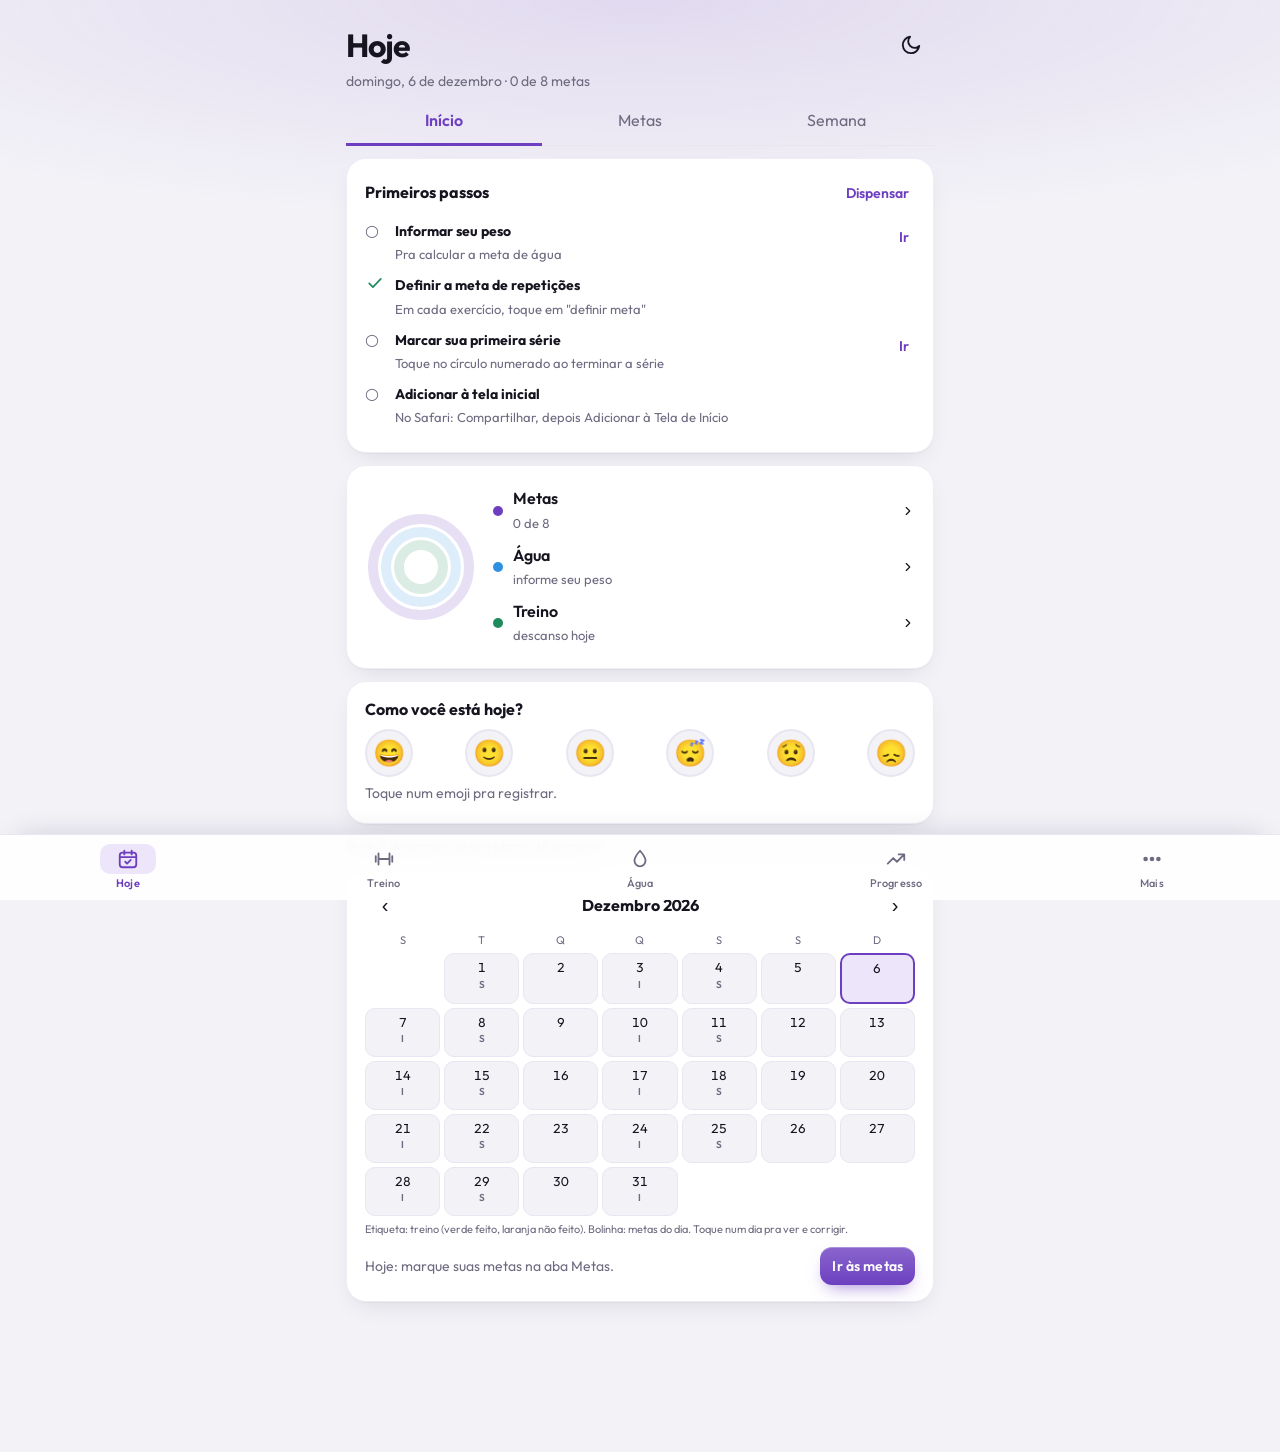
==== commit 78cc6b07: "Add files via upload" ====
--- a/index.html
+++ b/index.html
@@ -58,14 +58,24 @@
 .tabs button.on{background:var(--acc);border-color:var(--acc);color:#fff}
 .sr{display:flex;align-items:center;gap:6px;margin-top:8px}
 .sr input{min-width:0;text-align:center;padding:9px 4px;font-weight:600;font-size:17px}
-.sr input:nth-of-type(1){width:62px}
-.sr input:nth-of-type(2){flex:1}
-.sr input:nth-of-type(3){width:50px}
+.sr input.ky{width:62px;flex:none}
+.sr input.rr{flex:1}
+.sr input.ep{width:50px;flex:none}
 .set{width:44px;height:44px;flex:none;border-radius:10px;border:2px solid var(--line);background:var(--bg);color:var(--ink);font:inherit;font-weight:600;cursor:pointer}
 .set.on{background:var(--ok);border-color:var(--ok);color:#fff}
 .btn{background:var(--acc);color:#fff;border:0;border-radius:8px;padding:12px 16px;font:inherit;font-weight:600;cursor:pointer;min-height:46px;margin:6px 0}
 .btn.g{background:var(--acc2);color:var(--acc)}
 .btn.sm{min-height:38px;padding:8px 12px;font-size:14px;margin:0}
+.cup{width:100%;background:var(--surf);border:2px solid var(--acc);color:var(--acc);border-radius:12px;padding:10px 4px;font:inherit;cursor:pointer;display:flex;flex-direction:column;align-items:center;min-height:68px;justify-content:center}.cup b{font-size:22px;line-height:1.1}.cup span{font-size:12px;opacity:.8}.cup.add{border-style:dashed;border-color:var(--line);color:var(--mut)}
+#toast{position:fixed;left:12px;right:12px;top:calc(10px + env(safe-area-inset-top,0px));max-width:596px;margin:0 auto;background:var(--ink);color:var(--bg);border-radius:12px;padding:6px 6px 12px 14px;z-index:19;display:none;align-items:center;gap:8px;font-size:14px;box-shadow:0 8px 24px rgba(0,0,0,.25);transition:transform .25s ease,opacity .25s ease;touch-action:none;user-select:none;-webkit-user-select:none;cursor:grab}
+#toast .grab{position:absolute;left:50%;bottom:4px;width:34px;height:4px;margin-left:-17px;border-radius:2px;background:currentColor;opacity:.35}
+.shx{display:flex;flex-direction:column;align-items:flex-start;gap:1px}
+@media (prefers-reduced-motion:reduce){#toast{transition:none}}
+.mgl{display:block;font-size:12px;font-weight:500;color:var(--mut);line-height:1.3}
+.ringc{display:flex;align-items:center;gap:16px}
+.rgl{display:flex;align-items:center;gap:10px;width:100%;background:none;border:0;font:inherit;color:inherit;padding:5px 0;cursor:pointer;text-align:left;min-height:42px}.rgl>i{width:10px;height:10px;border-radius:50%;flex:none}
+.lnk{background:none;border:0;color:var(--acc);font:inherit;font-size:14px;font-weight:600;padding:8px 6px;cursor:pointer;min-height:36px}
+.ebar{display:flex;flex-wrap:wrap;gap:8px;align-items:center;background:var(--acc2);border-radius:12px;padding:10px 12px;margin:8px 0}.ebar .mut{width:100%;font-size:13px;font-weight:600}
 .ib{background:none;border:0;color:var(--ink);font-size:20px;cursor:pointer;padding:6px;min-width:40px;min-height:40px}
 
 .sumd{background:var(--acc2);border-radius:12px;padding:10px 12px;margin:10px 0}
@@ -83,11 +93,54 @@
 #rest button{background:rgba(255,255,255,.22);color:#fff;border:0;border-radius:10px;padding:8px 12px;font:inherit;font-size:14px;cursor:pointer;min-height:38px}
 .ut{display:flex;border-bottom:1px solid var(--line);margin:8px 0}.ut button{flex:1;background:none;border:0;border-bottom:3px solid transparent;margin-bottom:-1px;color:var(--mut);font:inherit;padding:10px 4px;cursor:pointer;min-height:44px}.ut button.on{color:var(--acc);border-bottom-color:var(--acc);font-weight:600}
 button:focus-visible,input:focus-visible,textarea:focus-visible{outline:3px solid var(--acc);outline-offset:2px}
+:root{--bg:#F3F2F7;--ink:#16141F;--mut:#6E6B80;--line:#E8E6F0}
+@media (prefers-color-scheme:dark){:root:not([data-theme="light"]){--bg:#0E0D14;--surf:#17151F;--ink:#F1EEFA;--mut:#9B97B0;--line:#27243A}}
+:root[data-theme="dark"]{--bg:#0E0D14;--surf:#17151F;--ink:#F1EEFA;--mut:#9B97B0;--line:#27243A}
+body::before{content:'';position:fixed;inset:0 0 auto;height:340px;background:radial-gradient(120% 100% at 50% 0,color-mix(in srgb,var(--acc) 13%,transparent),transparent 65%);pointer-events:none;z-index:-1}
+main{padding-top:22px}
+h1{font-size:32px;letter-spacing:-.035em;line-height:1.1;margin:6px 0 4px}
+#app h2{font-size:12px;text-transform:uppercase;letter-spacing:.1em;color:var(--mut);font-weight:600;margin:24px 0 8px}
+.card{border:1px solid color-mix(in srgb,var(--line) 70%,transparent);border-radius:20px;padding:16px 18px;box-shadow:0 1px 1px rgba(25,15,50,.04),0 10px 26px -10px rgba(25,15,50,.12)}
+@media (prefers-color-scheme:dark){:root:not([data-theme="light"]) .card{box-shadow:0 1px 0 rgba(255,255,255,.05) inset,0 12px 30px -14px rgba(0,0,0,.7)}}
+:root[data-theme="dark"] .card{box-shadow:0 1px 0 rgba(255,255,255,.05) inset,0 12px 30px -14px rgba(0,0,0,.7)}
+button{transition:transform .12s,filter .12s,background .15s,border-color .15s}button:active{transform:scale(.97)}
+.btn{border-radius:12px;letter-spacing:.01em;background:linear-gradient(180deg,color-mix(in srgb,var(--acc) 80%,#fff),var(--acc));box-shadow:0 1px 0 rgba(255,255,255,.28) inset,0 8px 18px -8px color-mix(in srgb,var(--acc) 70%,transparent)}
+.btn.g{background:var(--acc2);color:var(--acc);box-shadow:none}
+.tabs button{border-radius:10px}.tabs button.on{background:linear-gradient(180deg,color-mix(in srgb,var(--acc) 80%,#fff),var(--acc));box-shadow:0 6px 14px -8px color-mix(in srgb,var(--acc) 70%,transparent)}
+.chk{border-radius:14px}.box{border-radius:8px}.chk.on{background:color-mix(in srgb,var(--ok) 7%,var(--surf))}
+.chk.on .box,.set.on{background:linear-gradient(135deg,color-mix(in srgb,var(--ok) 78%,#fff),var(--ok))}
+.set{border-radius:12px}
+.bar{height:8px;border-radius:99px;background:color-mix(in srgb,var(--line) 85%,transparent)}.bar i{border-radius:99px;box-shadow:0 0 12px -2px color-mix(in srgb,var(--acc) 55%,transparent)}
+nav{border-top:0;box-shadow:0 -1px 0 var(--line),0 -14px 30px -18px rgba(25,15,50,.2)}nav button{font-weight:500;letter-spacing:.02em}
+input[type=number],input[type=text],input[type=date],textarea,select,.sr input{border-radius:12px;background:color-mix(in srgb,var(--bg) 70%,var(--surf));transition:border-color .15s,box-shadow .15s}
+input:focus,textarea:focus,select:focus{outline:none;border-color:var(--acc);box-shadow:0 0 0 4px color-mix(in srgb,var(--acc) 18%,transparent)}
+.pill{font-weight:600;letter-spacing:.02em}
+.cup{border-width:1.5px;border-radius:14px;background:color-mix(in srgb,var(--acc) 5%,var(--surf))}
+.mb{border-radius:22px;box-shadow:0 28px 60px -20px rgba(0,0,0,.55)}.ov{backdrop-filter:blur(6px);-webkit-backdrop-filter:blur(6px)}
+#rest{border-radius:16px;background:linear-gradient(135deg,color-mix(in srgb,var(--acc) 82%,#fff),var(--acc));box-shadow:0 14px 30px -12px color-mix(in srgb,var(--acc) 70%,transparent)}
+@media (prefers-reduced-motion:reduce){*{transition:none!important}button:active{transform:none}}
+.sr input{font-family:inherit;color:var(--ink);border:1px solid var(--line)}
+
+.tyb{border:0;cursor:pointer;font:inherit;font-size:12px;font-weight:600;display:inline-flex;align-items:center;gap:4px;min-height:26px;background:var(--bg);color:var(--mut)}
+.tyb.t{background:var(--acc);color:#fff}
+.sr input.tm{border-color:var(--acc);background:var(--acc2)}
+#exb{position:fixed;left:12px;right:12px;bottom:calc(64px + env(safe-area-inset-bottom,0px));max-width:596px;margin:0 auto;background:linear-gradient(135deg,color-mix(in srgb,var(--ok) 82%,#fff),var(--ok));color:#fff;border-radius:16px;padding:10px 14px;display:none;align-items:center;gap:8px;z-index:6;font-weight:600;box-shadow:0 14px 30px -12px color-mix(in srgb,var(--ok) 70%,transparent)}
+#exb button{background:rgba(255,255,255,.22);color:#fff;border:0;border-radius:10px;padding:8px 12px;font:inherit;font-size:14px;cursor:pointer;min-height:38px}
+.set.pl{border-color:var(--acc);color:var(--acc);background:var(--acc2)}
+.set.wu{border-style:dashed;font-size:13px}
+#rest,#exb{z-index:18}
+body.fm #rest,body.fm #exb{bottom:calc(12px + env(safe-area-inset-bottom,0px))}
+#foco{position:fixed;inset:0;background:var(--bg);z-index:15;overflow:auto;display:none;padding-top:env(safe-area-inset-top,0px)}
+.fmw{max-width:620px;margin:0 auto;padding:16px 16px 110px}
+.bigb{width:100%;min-height:64px;font-size:19px;margin:12px 0}
+.tyb{white-space:nowrap}
 </style>
 </head>
 <body>
 <main id="app"></main>
 <div id="rest"><span class="sp" id="rt"></span><button data-a="r30">+30s</button><button data-a="rsk">Pular</button></div>
+<div id="exb"><div class="sp"><div id="exn" style="font-size:13px;opacity:.9"></div><div id="ext" style="font-size:30px;line-height:1.1;font-weight:700"></div></div><button data-a="x10">+10s</button><button data-a="xst">Cancelar</button></div>
+<div id="foco"></div>
 <nav id="nav"></nav>
 <div class="ov" id="modal"></div>
 <script>
@@ -96,7 +149,7 @@
 function U(){return Math.random().toString(36).slice(2,8)}
 function P(s){return s.split(';').map(function(x){var a=x.split(',');return{kg:a[0],reps:a[1],rpe:a[2]||''}})}
 function R(n,k,r){return Array(n).fill(k+','+r).join(';')}
-function X(n,tag,s){return{id:U(),n:n,tag:tag,s:P(s)}}
+function X(n,tag,s){return{id:U(),n:n,tag:tag,tg:P(s)[0].reps,s:P(s)}}
 function def(){return{tab:'hoje',wk:'ia',day:{},dn:{},sd:{},cc:{},meas:[],plan:{1:'ia',2:'sa',4:'ia',5:'sa'},start:'',pg:'med',theme:'auto',acc:'',sl:{},dt:{},md:{},nt:{},ph:[],wl:true,ev:'',evm:'c',evf:'',wkd:'',wa:{},ws:{m:35,kg:'',calor:false,cups:[200,300,500]},
 h:[['mov','Treinei ou caminhei'],['pas','7 a 10 mil passos'],['agua','Bebi água ao longo do dia'],['sono','Dormi 7 a 9 horas'],['prot','Proteína em todas as refeições'],['fib','Fibras (feijão, aveia, fruta, legumes)'],['sem','Sem álcool e sem açúcar líquido'],['jo','Sem dor no treino']].map(function(x){return{id:x[0],t:x[1]}}),
 w:[
@@ -108,11 +161,11 @@
 co:['Marcar avaliação com nutricionista','Fazer exames de rotina (colesterol, glicemia, vitaminas)','Conversar com médico antes de começar, se tiver alguma condição','Avaliar dores ou postura com fisio, se houver','Repetir exames em 3 meses'].map(function(t){return{id:U(),t:t}})}}
 var S=def();
 try{var r=localStorage.getItem('plano2');if(r){var o=JSON.parse(r);for(var k in o)S[k]=o[k]}}catch(e){}
-var phk='';try{var rp=localStorage.getItem('plano2_ph');if(rp){S.ph=JSON.parse(rp);phk=S.ph.map(function(p){return p.id}).join()}}catch(e){}
+var phk='',LSPH=null;try{var rp=localStorage.getItem('plano2_ph');if(rp){LSPH=JSON.parse(rp);S.ph=LSPH}}catch(e){}
 if(!S.start){S.start=startD();save()}
 function warnSave(m){if(!document.body)return;var e=document.getElementById('sverr');if(!e){e=document.createElement('div');e.id='sverr';e.style.cssText='position:fixed;top:0;left:0;right:0;z-index:99;background:#b3261e;color:#fff;padding:10px 14px;font-size:14px;text-align:center';document.body.appendChild(e)}e.textContent=m||'Não consegui salvar neste navegador. Faça um backup em Mais → Backup agora.'}
 function save(){var ok=true,c={};for(var k in S)if(k!='ph')c[k]=S[k];try{localStorage.setItem('plano2',JSON.stringify(c))}catch(e){ok=false}
-var kk=(S.ph||[]).map(function(p){return p.id}).join();if(kk!==phk){try{localStorage.setItem('plano2_ph',JSON.stringify(S.ph||[]));phk=kk}catch(e){ok=false}}
+var kk=(S.ph||[]).map(function(p){return p.id}).join();if(kk!==phk){if(PHFB){try{localStorage.setItem('plano2_ph',JSON.stringify(S.ph||[]));phk=kk}catch(e){ok=false}}else if(IDB){phk=kk;phSync()}}
 if(!ok)warnSave();else{var el=document.getElementById('sverr');if(el)el.remove()}return ok}
 try{localStorage.setItem('t_','1');localStorage.removeItem('t_')}catch(e){setTimeout(function(){warnSave('Este navegador não guarda dados (aba anônima ou bloqueio). Seus registros vão se perder ao fechar.')},300)}
 try{if(navigator.storage&&navigator.storage.persist)navigator.storage.persist()}catch(e){}
@@ -121,19 +174,19 @@
 function fmt(n){return(Math.round(n*10)/10).toString().replace('.',',')}
 function dm(d){return d.slice(8)+'/'+d.slice(5,7)}
 function cw(){return S.w.filter(function(x){return x.id==S.wk})[0]||S.w[0]}
-function tot(w){return w.e.reduce(function(n,x){return n+x.s.length},0)}
-function cnt(d,wid){var o=((S.dn[d]||{})[wid])||{};return Object.keys(o).length}
+function tot(w){return w.e.reduce(function(n,x){return n+x.s.filter(nw).length},0)}
+function cnt(d,wid){var o=((S.dn[d]||{})[wid])||{},w=S.w.filter(function(z){return z.id==wid})[0];if(!w)return Object.keys(o).length;var n=0;w.e.forEach(function(x){x.s.forEach(function(s,i){if(!s.wu&&o[x.id+':'+i])n++})});return n}
 function isd(wid,eid,i){return !!(((S.dn[TODAY]||{})[wid]||{})[eid+':'+i])}
 function fx(id){for(var i=0;i<S.w.length;i++){for(var j=0;j<S.w[i].e.length;j++){if(S.w[i].e[j].id==id)return S.w[i].e[j]}}}
-var K={hb:{a:'h',f:[['t','Hábito']],n:'t'},su:{a:'su',f:[['n','Nome'],['ty','Tipo','sel',['Suplemento','Remédio','Vitamina','Outro']],['fr','Frequência','sel',['Diária','Dias alternados','Semanal','Só quando precisar']],['dose','Dose (opcional), ex: 5 g ou 1 comprimido'],['tag','Pra que serve (opcional)'],['txt','Observações (horário, com comida...)','area'],['warn','Perguntar à médica ou nutri antes','check']],n:'n'},co:{a:'co',f:[['t','Item']],n:'t'},mf:{a:'mf',f:[['l','Nome da medida, ex: Panturrilha (cm)']],n:'l'},cd:{a:'cd',f:[['t','Condição, ex: Depois do café']],n:'t'},wk:{a:'w',f:[['n','Nome do treino'],['d','Observação']],n:'n'},ex:{f:[['n','Nome do exercício'],['tag','Etiqueta, ex: T1 ou Joelho'],['rest','Descanso em segundos (vazio = 120)']],n:'n'},me:{a:'meas',f:[],n:'d'}};
+var K={hb:{a:'h',f:[['t','Hábito']],n:'t'},su:{a:'su',f:[['n','Nome'],['ty','Tipo','sel',['Suplemento','Remédio','Vitamina','Outro']],['fr','Frequência','sel',['Diária','Dias alternados','Semanal','Só quando precisar']],['dose','Dose (opcional), ex: 5 g ou 1 comprimido'],['tag','Pra que serve (opcional)'],['txt','Observações (horário, com comida...)','area'],['warn','Perguntar à médica ou nutri antes','check']],n:'n'},co:{a:'co',f:[['t','Item']],n:'t'},mf:{a:'mf',f:[['l','Nome da medida, ex: Panturrilha (cm)']],n:'l'},cd:{a:'cd',f:[['t','Condição, ex: Depois do café']],n:'t'},wk:{a:'w',f:[['n','Nome do treino'],['d','Observação']],n:'n'},ex:{f:[['n','Nome do exercício'],['mg','Grupo muscular','sel',['Automático (pelo nome)','Peito','Costas','Ombros','Bíceps','Tríceps','Quadríceps','Posterior de coxa','Glúteos','Panturrilha','Abdômen','Outro']],['tg','Meta por série (repetições ou segundos)'],['ty','Tipo','sel',['Repetições','Tempo (segundos)']],['tag','Etiqueta','tag'],['rest','Descanso em segundos (vazio = automático pela etiqueta; etiqueta própria usa 2 min)'],['uni','Unilateral (esquerda e direita separadas)','check'],['note','Nota (opcional), ex: banco na posição 4','area']],n:'n'},me:{a:'meas',f:[],n:'d'}};
 function arr(k){return k=='ex'?(cw()?cw().e:[]):S[K[k].a]}
 function hd(t){return'<div class="row"><h1 class="sp">'+t+'</h1><button class="btn g sm" data-a="ed">'+(ED?'Concluir':''+ico('pen')+' Editar')+'</button></div>'}
 function ctl(k,id){return ED?'<button class="ib" data-a="e:'+k+':'+id+'" aria-label="editar">'+ico('pen')+'</button><button class="ib" data-a="x:'+k+':'+id+'" aria-label="excluir">'+ico('trash')+'</button>':''}
-function addb(k,t){return ED?'<button class="btn g" data-a="n:'+k+'">+ '+t+'</button>':''}
+function addb(k,t){return ED?'<button class="btn sm eb" data-a="n:'+k+'">+ '+t+'</button>':''}
 function chk(on,t,act,k,id){return'<div class="row i"><button class="chk'+(on?' on':'')+'" data-a="'+act+'"><span class="box">'+(on?ico('check',16):'')+'</span><span class="t">'+esc(t)+'</span></button>'+(k?ctl(k,id):'')+'</div>'}
 function utabs(a,c,l){return'<div class="ut">'+l.map(function(x){return'<button class="'+(x[0]==c?'on':'')+'" data-a="'+a+':'+x[0]+'">'+x[1]+'</button>'}).join('')+'</div>'}
 function opens(w){if(EXS)return EXS;var o={},f=w.e.filter(function(x){return x.s.some(function(s,i){return !isd(w.id,x.id,i)})})[0];if(f)o[f.id]=1;return o}
-function prs(){var best={},td={},out=[];Object.keys(S.dn).forEach(function(d){S.w.forEach(function(w){var o=S.dn[d][w.id];if(!o)return;w.e.forEach(function(x){var k=x.n.toLowerCase();x.s.forEach(function(s,i){var q=o[x.id+':'+i];if(q&&typeof q=='object'){var kg=parseFloat(q.kg)||0;if(d==TODAY){if(!td[k]||kg>td[k].v)td[k]={n:x.n,v:kg}}else if(kg>(best[k]||0))best[k]=kg}})})})});for(var k in td)if(best[k]&&td[k].v>best[k])out.push({n:td[k].n,v:td[k].v,p:best[k]});return out}
+function prs(){var best={},td={},out=[];Object.keys(S.dn).forEach(function(d){S.w.forEach(function(w){var o=S.dn[d][w.id];if(!o)return;w.e.forEach(function(x){var k=x.n.toLowerCase();x.s.forEach(function(s,i){if(s.wu)return;var q=o[x.id+':'+i];if(q&&typeof q=='object'){var kg=parseFloat(q.kg)||0;if(d==TODAY){if(!td[k]||kg>td[k].v)td[k]={n:x.n,v:kg}}else if(kg>(best[k]||0))best[k]=kg}})})})});for(var k in td)if(best[k]&&td[k].v>best[k])out.push({n:td[k].n,v:td[k].v,p:best[k]});return out}
 function prCard(){var r=prs();return r.length?'<div class="card" style="border-color:var(--ok);background:linear-gradient(135deg,var(--acc2),var(--surf))"><div class="row" style="align-items:flex-start"><span style="color:var(--ok)">'+ico('trophy',26)+'</span><div class="sp"><b>Parabéns, novo recorde!</b>'+r.slice(0,3).map(function(z){return'<p style="font-size:14px">'+esc(z.n)+': <b>'+fmt(z.v)+' kg</b> <span class="mut">(antes '+fmt(z.p)+' kg)</span></p>'}).join('')+'</div></div></div>':''}
 function wkStat(off){var d=[];for(var i=0;i<7;i++){var t=new Date();t.setDate(t.getDate()-off-i);d.push(ld(t))}d=d.filter(function(k){return k>=startD()});var tr=0,wa=0,hn=0,ht=0,sl=[];d.forEach(function(k){var s=dayStat(k),g=waterGoal(k);if(s.did)tr++;if(g&&wsum(k)>=g)wa++;S.h.forEach(function(x){if(x.c&&k<x.c)return;ht++;if((S.day[k]||{})[x.id])hn++});var o=SLP.filter(function(z){return z[0]==slKey((S.sl||{})[k])})[0];if(o)sl.push(o[2])});return{n:d.length,tr:tr,wa:wa,mt:ht?Math.round(hn/ht*100):0,sl:sl.length?sl.reduce(function(a,b){return a+b},0)/sl.length:0}}
 function tile(l,a,b,u,has){var df=a-b,c=df>0?'var(--ok)':df<0?'var(--warn)':'var(--mut)';return'<div style="background:var(--bg);border-radius:10px;padding:8px 10px"><div class="mut" style="font-size:12px">'+l+'</div><div style="font-size:24px;font-weight:700;line-height:1.2">'+fmt(a)+'<span class="mut" style="font-size:13px;font-weight:500"> '+u+'</span></div><div style="font-size:12px;color:'+c+'">'+(has?(df>0?'▲ +':df<0?'▼ −':'= ')+fmt(Math.abs(df))+' vs. passada':'sem dados da passada')+'</div></div>'}
@@ -147,27 +200,98 @@
 h+=us.length?us.map(function(s){return'<div class="card"><div class="row"><b class="sp">'+esc(s.n)+'</b><button class="ib" data-a="e:su:'+s.id+'" aria-label="editar">'+ico('pen')+'</button></div><div>'+(s.ty?'<span class="pill">'+esc(s.ty)+'</span>':'')+'<span class="pill">'+esc(s.fr)+'</span>'+(s.warn?'<span class="pill w">perguntar antes</span>':'')+'</div>'+(s.dose?'<p style="font-size:14px"><b>Dose:</b> '+esc(s.dose)+'</p>':'')+(s.tag?'<p class="mut">'+esc(s.tag)+'</p>':'')+(s.txt?'<p class="mut" style="font-size:13px">'+esc(s.txt)+'</p>':'')+'</div>'}).join(''):'<div class="card mut">Nada na lista ainda. Toque em + Adicionar pra cadastrar o que você toma.</div>';
 if(id.length){h+='<button class="btn g sm" data-a="sg" style="width:100%;margin-top:6px">Ideias pra conversar com a nutri ou médica ('+id.length+') '+(SG?'▴':'▾')+'</button>';if(SG)h+='<div class="warnbox">Nenhum é obrigatório. Peça aprovação da nutri ou do médico antes de começar.</div>'+id.map(function(s){return'<div class="card row"><span class="sp"><b>'+esc(s.n)+'</b><br><span class="mut">'+esc(s.tag||'')+'</span></span><button class="btn g sm" data-a="su1:'+s.id+'">Tomo</button></div>'}).join('')}
 return h}
+var RA=null;
+function moveEb(){if(!ED)return;var e=document.querySelectorAll('#app .eb');if(!e.length)return;var h1=document.querySelector('#app h1'),r=h1&&h1.closest('.row'),bar=document.createElement('div'),lb=document.createElement('span');bar.className='ebar';lb.className='mut';lb.textContent='Editando: adicionar ou alterar';bar.appendChild(lb);Array.prototype.forEach.call(e,function(b){bar.appendChild(b)});if(r&&r.parentNode)r.parentNode.insertBefore(bar,r.nextSibling);else $('#app').insertBefore(bar,$('#app').firstChild)}
+function mkWav(sec){var sr=8000,n=sr*sec,bn=sr*1.5|0,tot=n+bn,d=new Uint8Array(44+tot),v=new DataView(d.buffer),s=function(o,t){for(var i=0;i<t.length;i++)d[o+i]=t.charCodeAt(i)};s(0,'RIFF');v.setUint32(4,36+tot,true);s(8,'WAVEfmt ');v.setUint32(16,16,true);v.setUint16(20,1,true);v.setUint16(22,1,true);v.setUint32(24,sr,true);v.setUint32(28,sr,true);v.setUint16(32,1,true);v.setUint16(34,8,true);s(36,'data');v.setUint32(40,tot,true);d.fill(128,44);for(var j=0;j<bn;j++){if(j%4000<1800)d[44+n+j]=128+Math.round(100*Math.sin(2*Math.PI*880*j/sr))}return URL.createObjectURL(new Blob([d],{type:'audio/wav'}))}
+function audioRest(sec){try{sec=Math.max(1,Math.ceil(sec));if(!RA){RA=new Audio();RA.setAttribute('playsinline','')}if(RA._u)URL.revokeObjectURL(RA._u);RA._u=mkWav(sec);RA.src=RA._u;var p=RA.play();if(p&&p.catch)p.catch(function(){});if('mediaSession' in navigator){navigator.mediaSession.metadata=new MediaMetadata({title:'Descanso entre séries',artist:'Meu treino'});navigator.mediaSession.setActionHandler('pause',function(){stopRest()});try{navigator.mediaSession.setPositionState({duration:sec+1.5,position:0,playbackRate:1})}catch(e){}}}catch(e){}}
+function stopAudio(){try{if(RA){RA.pause();RA.removeAttribute('src');RA.load()}}catch(e){}}
+function sug2(r,x){if(!r.length||!x)return'';var tg=parseInt(x.tg);if(isNaN(tg))return'<p class="mut" style="font-size:12px;margin:2px 0">Toque em "definir meta" no topo do exercício pra eu sugerir a carga.</p>';
+var mx=0,rp=0,sum=0,n=0,all=true;r.forEach(function(z){var kg=parseFloat(z.q.kg)||0,got=(isU(x)&&!isNaN(parseInt(z.q.rr)))?Math.min(parseInt(z.q.reps),parseInt(z.q.rr)):parseInt(z.q.reps),e=parseFloat(z.q.rpe);if(!kg||isNaN(got)){all=false;return}mx=Math.max(mx,kg);sum+=got;n++;if(got<tg)all=false;if(e>rp)rp=e});
+if(!n)return'';var u=isT(x)?' s':' reps',st=mx<20?1:2.5,avg=sum/n,hs=r.map(function(z){return fr(x,z.q)+(z.q.rpe?' @'+z.q.rpe:'')}).join(', '),m=function(t,c,w){return'<p style="font-size:13px;color:'+c+';margin:2px 0">'+ico('bulb',14)+' '+t+'</p><details class="mut" style="font-size:12px;margin:0 0 4px 18px"><summary style="cursor:pointer;color:var(--acc)">Por quê?</summary>Na última vez: '+hs+'. '+w+'</details>'};
+if(all&&rp<=9)return m('Bateu a meta de '+tg+u+' com folga. Tente '+fmt(mx+st)+' kg hoje.','var(--ok)','Você bateu a meta de '+tg+u+' em todas as séries com esforço @9 ou menos, então a carga pode subir '+fmt(st)+' kg (1 kg até 20 kg, 2,5 kg acima).');
+if(all)return m('Bateu as reps, mas no limite (@'+fmt(rp)+'). Repita '+fmt(mx)+' kg e busque mais folga.','var(--mut)','Você bateu as reps, mas com @9,5 ou mais, que é quase falha. Repetir a carga deixa o movimento mais seguro antes de subir.');
+if(avg<tg*.6)return m('Ficou bem abaixo da meta de '+tg+u+' (média '+fmt(avg)+'). Considere '+fmt(Math.max(st,mx-st))+' kg pra chegar nas '+tg+' com boa técnica.','var(--warn)','A média de '+fmt(avg)+u+' ficou abaixo de 60% da meta de '+tg+', sinal de que a carga está pesada demais pra essa meta.');
+return m('Ainda não bateu '+tg+u+' em todas as séries. Mantenha '+fmt(mx)+' kg.','var(--mut)','Alguma série ficou abaixo da meta de '+tg+', mas perto o bastante pra manter a carga e tentar completar.')}
+function tagPill(t){if(!t)return'';var k=String(t).toLowerCase().trim(),st=k=='t1'?'background:var(--acc);color:#fff':k=='fortalecimento'?'background:color-mix(in srgb,var(--ok) 18%,transparent);color:var(--ok)':k=='t3'?'background:none;border:1px solid var(--line)':'';return'<span class="pill'+(k=='joelho'?' w':'')+'" style="'+st+'">'+esc(t)+'</span>'}
+var TAGS=['T1','T2','T3','Fortalecimento','Joelho'],FM={on:false,i:0,last:''},EXD={};
+function rtd(){var r=S.rt||{};return{t1:r.t1||180,t2:r.t2||150,t3:r.t3||120,f:r.f||60}}
+function restTag(t){var k=String(t||'').toLowerCase().trim(),r=rtd();return k=='t1'?r.t1:k=='t2'?r.t2:k=='t3'?r.t3:k=='fortalecimento'?r.f:120}
+function mmss(n){return Math.floor(n/60)+':'+('0'+n%60).slice(-2)}
+function isU(x){return !!x&&!!x.uni}
+function nw(s){return !s.wu}
+function ordr(x){var a=x.s.map(function(s,i){return i});return a.filter(function(i){return x.s[i].wu}).concat(a.filter(function(i){return !x.s[i].wu}))}
+function lastWork(x){return x.s.filter(nw).pop()}
+function exInfo(){var r=rtd();return['Meta e etiquetas','Meta: quantas repetições você quer fazer em cada série. O app usa a meta pra sugerir se na próxima vez você sobe, mantém ou baixa a carga. Etiquetas: definem o descanso padrão. T1 = '+mmss(r.t1)+', T2 = '+mmss(r.t2)+', T3 = '+mmss(r.t3)+', Fortalecimento = '+mmss(r.f)+'. Pra mudar esses tempos, vá em Mais. Você também muda o descanso de cada exercício em Editar.']}
+function delSet(x,idx){var n=x.s.length;if(idx==n-1){var q=S.dn[TODAY];if(q)for(var wi in q)delete q[wi][x.id+':'+idx]}else{for(var d in S.dn)for(var wj in S.dn[d]){var o=S.dn[d][wj];delete o[x.id+':'+idx];for(var j=idx+1;j<n;j++){var k=x.id+':'+j;if(o[k]!==undefined){o[x.id+':'+(j-1)]=o[k];delete o[k]}}}}x.s.splice(idx,1)}
+function tagSel(v){v=String(v||'');var k=v.toLowerCase(),m=TAGS.filter(function(t){return t.toLowerCase()==k})[0],o=(!m&&v)?1:0;return'<select id="mf_tag"><option value="">Sem etiqueta</option>'+TAGS.map(function(t){return'<option value="'+t+'"'+(m==t?' selected':'')+'>'+t+'</option>'}).join('')+'<option value="__o"'+(o?' selected':'')+'>Outra (escrever)</option></select><input type="text" id="mf_tag_o" placeholder="Ex: Fortalecimento do joelho" value="'+(o?esc(v):'')+'" style="margin-top:8px;display:'+(o?'block':'none')+'">'}
+function noteLine(x){return'<button class="lnk" data-a="nx:'+x.id+'" style="display:block;text-align:left;padding:2px 0;min-height:0;font-size:13px;'+(x.note?'font-weight:400;color:var(--mut)':'')+'">'+(x.note?ico('clip',13)+' '+esc(x.note):'+ nota')+'</button>'}
+function setHead(x){var T_=isT(x),U_=isU(x);return'<div class="row mut" style="font-size:12px;margin-top:4px"><span style="width:44px"></span><span style="width:62px;text-align:center">kg</span>'+(U_?'<span class="sp" style="text-align:center">'+(T_?'Esq. (s)':'Esq.')+'</span><span class="sp" style="text-align:center">'+(T_?'Dir. (s)':'Dir.')+'</span>':'<button class="lnk sp" data-a="inf:reps" style="padding:0;min-height:0;font-size:12px;text-align:center">'+(T_?'Tempo (s)':'Repetições')+' ⓘ</button>')+'<button class="lnk" data-a="rpe" title="RPE: o quão perto da falha a série ficou (1 a 10). Toque pra ver" style="width:50px;padding:0;min-height:0;font-size:11px">@ esforço</button>'+(T_&&!U_?'<span style="width:44px"></span>':'')+'</div>'}
+function setRow(w,x,i){var s=x.s[i],on=isd(w.id,x.id,i),T_=isT(x),U_=isU(x),n=0;for(var j=0;j<=i;j++)if(!x.s[j].wu)n++;
+var h='<div class="sr"><button class="set'+(on?' on':'')+(s.wu?' wu':'')+'" data-a="s:'+w.id+':'+x.id+':'+i+'" aria-label="'+(s.wu?'aquecimento':'série '+n)+'">'+(on?ico('check',20):(s.wu?'A':n))+'</button>'
++'<input class="ky" data-f="k:'+x.id+':'+i+'" value="'+esc(s.kg)+'" inputmode="decimal" aria-label="kg">'
++'<input class="rr'+(T_?' tm':'')+'" data-f="r:'+x.id+':'+i+'" value="'+esc(s.reps)+'" inputmode="numeric" placeholder="'+(U_?'E':T_?'seg':'reps')+'" aria-label="'+(U_?'esquerda':T_?'tempo em segundos':'repetições')+'">'
++(U_?'<input class="rr'+(T_?' tm':'')+'" data-f="d:'+x.id+':'+i+'" value="'+esc(s.rr||'')+'" inputmode="numeric" placeholder="D" aria-label="direita">':'')
++'<input class="ep" data-f="e:'+x.id+':'+i+'" value="'+esc(s.rpe)+'" inputmode="decimal" aria-label="esforço">'
++(T_&&!U_?'<button class="set pl" data-a="tx:'+x.id+':'+i+':0" aria-label="Iniciar cronômetro">▶</button>':'')+'</div>';
+if(T_&&U_)h+='<div class="sr" style="margin-top:4px"><span style="width:44px;flex:none"></span><button class="btn g sm" data-a="tx:'+x.id+':'+i+':0">▶ Esquerda</button><button class="btn g sm" data-a="tx:'+x.id+':'+i+':1">▶ Direita</button></div>';
+return h}
+function lastTrain(){var m='';Object.keys(S.dn).forEach(function(d){if(d>m&&d<=TODAY&&Object.keys(S.dn[d]).some(function(w){return Object.keys(S.dn[d][w]).length}))m=d});return m}
+function idleCard(){if(S.lb===false)return'';var l=lastTrain();if(!l||l==TODAY)return'';var n=Math.round((new Date(TODAY+'T00:00:00')-new Date(l+'T00:00:00'))/864e5);if(n<(S.ld||2))return'';var id=(S.plan||{})[new Date().getDay()],w=S.w.filter(function(x){return x.id==id})[0];return'<div class="warnbox row"><span class="sp"><b>Faz '+n+' dias sem treinar.</b> '+(w?'O treino de hoje é '+esc(w.n)+'.':'Que tal um treino leve hoje?')+'</span>'+(w?'<button class="btn sm" data-a="gt:'+w.id+'">Abrir</button>':'')+'</div>'}
+function restCard(){var r=rtd();return'<div class="card"><b>Descanso padrão por etiqueta</b><p class="mut" style="margin-top:6px">Vale pros exercícios que não têm descanso próprio.</p>'+[['t1','T1'],['t2','T2'],['t3','T3'],['f','Fortalecimento']].map(function(z){return'<div class="row" style="margin:8px 0"><span class="sp">'+z[1]+'</span><button class="btn g sm" data-a="rt:'+z[0]+':-15" aria-label="menos 15 segundos">−</button><b style="min-width:52px;text-align:center">'+mmss(r[z[0]])+'</b><button class="btn g sm" data-a="rt:'+z[0]+':15" aria-label="mais 15 segundos">+</button></div>'}).join('')+'<button class="lnk" data-a="rtr">Voltar ao padrão (3:00 · 2:30 · 2:00 · 1:00)</button></div>'}
+function lembCard(){var on=S.lb!==false,dd=S.ld||2;return'<div class="card"><b>Aviso de treino parado</b><p class="mut" style="margin-top:6px">Mostra um aviso na tela Hoje quando você passa alguns dias sem treinar. É um aviso dentro do app, não uma notificação do celular.</p><div class="tabs"><button class="'+(on?'on':'')+'" data-a="lbl:1">Ligado</button><button class="'+(!on?'on':'')+'" data-a="lbl:0">Desligado</button></div>'+(on?'<div class="row" style="margin:8px 0"><span class="sp">Avisar após</span><button class="btn g sm" data-a="ldd:-1" aria-label="menos um dia">−</button><b style="min-width:70px;text-align:center">'+dd+' dias</b><button class="btn g sm" data-a="ldd:1" aria-label="mais um dia">+</button></div>':'')+'</div>'}
+function drawFoco(){var el=$('#foco');if(!el)return;var off=function(){FM.on=false;el.style.display='none';document.body.classList.remove('fm')};if(S.tab!='treino'||!FM.on){off();return}
+var w=cw();if(!w||!w.e.length){off();return}FM.i=Math.max(0,Math.min(FM.i,w.e.length-1));var x=w.e[FM.i],ord=ordr(x),pend=ord.filter(function(i){return !isd(w.id,x.id,i)}),nx=pend[0],n=w.e.length,c=cnt(TODAY,w.id),t=tot(w);
+var h='<div class="fmw"><div class="row"><span class="sp mut">Exercício '+(FM.i+1)+' de '+n+' · '+c+'/'+t+' séries</span><button class="btn g sm" data-a="fmc">Sair</button></div><div class="bar"><i style="width:'+(t?c/t*100:0)+'%"></i></div><h1 style="margin-top:14px">'+esc(x.n)+'</h1><p class="mgl" style="margin:-2px 0 6px">'+esc(mgOf(x))+'</p><div>'+tagPill(x.tag)+(x.tg?'<span class="pill">Meta: '+esc(x.tg)+(isT(x)?' s':'')+'</span>':'')+(isT(x)?'<span class="pill tyb t">'+ico('clock',12)+' Tempo</span>':'')+(isU(x)?'<span class="pill">Unilateral</span>':'')+'</div>'+(x.note?'<p class="mut">'+ico('clip',14)+' '+esc(x.note)+'</p>':'')+lastOf(x)+'<div class="card">'+setHead(x);
+ord.forEach(function(i){h+=setRow(w,x,i)});h+='</div>';
+if(nx!==undefined){var s0=x.s[nx],num=0;for(var j=0;j<=nx;j++)if(!x.s[j].wu)num++;var nm=s0.wu?'aquecimento':'série '+num;
+if(isT(x)&&isU(x))h+='<div class="row"><button class="btn bigb sp" data-a="tx:'+x.id+':'+nx+':0">▶ Esquerda</button><button class="btn bigb sp" data-a="tx:'+x.id+':'+nx+':1">▶ Direita</button></div><button class="lnk" data-a="s:'+w.id+':'+x.id+':'+nx+'">Marcar '+nm+' como feita sem cronômetro</button>';
+else if(isT(x))h+='<button class="btn bigb" data-a="tx:'+x.id+':'+nx+':0">▶ Iniciar '+nm+'</button><button class="lnk" data-a="s:'+w.id+':'+x.id+':'+nx+'">Marcar '+nm+' como feita sem cronômetro</button>';
+else h+='<button class="btn bigb" data-a="s:'+w.id+':'+x.id+':'+nx+'">'+ico('check',20)+' '+nm.charAt(0).toUpperCase()+nm.slice(1)+' feita</button>'}
+else h+='<button class="btn bigb" data-a="'+(FM.i<n-1?'fmn:1':'fmc')+'">'+(FM.i<n-1?'Próximo exercício →':'Concluir treino ✓')+'</button>';
+h+='<div class="row" style="margin-top:6px">'+(FM.i>0?'<button class="btn g sp" data-a="fmn:-1">← Anterior</button>':'<span class="sp"></span>')+(FM.i<n-1&&nx!==undefined?'<button class="btn g sp" data-a="fmn:1">Pular →</button>':'<span class="sp"></span>')+'</div></div>';
+el.innerHTML=h;el.style.display='block';document.body.classList.add('fm');if(FM.last!=x.id){FM.last=x.id;el.scrollTop=0}}
+function restTag_unused(){}
+
+var INFO={ex:['Meta e etiquetas','Meta: quantas repetições você quer fazer em cada série. O app usa a meta pra sugerir se na próxima vez você sobe, mantém ou baixa a carga. Etiquetas: definem o descanso padrão. T1 = 3 min, T2 = 2 min 30, T3 = 2 min, Fortalecimento = 1 min. Você muda o descanso de cada exercício em Editar.'],reps:['Repetições','Quantas vezes você levantou o peso na série. Se o exercício for por tempo (prancha, por exemplo), mude o Tipo pra Tempo em Editar e anote os segundos: 60 = 1 minuto.'],ag:['Meta de água','A meta é o seu peso vezes os ml por kg escolhidos, mais 500 ml em dia de treino e mais 500 ml em dia quente. Pra mudar, toque em Ajustar cálculo da meta.']},TM=null,TT=0;
+function toast(m,u){TM=[m,u]}
+function showToast(){if(!TM)return;var e=document.getElementById('toast');if(!e){e=document.createElement('div');e.id='toast';e.setAttribute('role','status');e.setAttribute('aria-live','polite');document.body.appendChild(e);swipeToast(e)}
+var vis=e.style.display=='flex'&&e.style.opacity!='0';var lng=!!TM[1];e.innerHTML='<span class="sp">'+esc(TM[0])+'</span>'+(TM[1]?'<button class="lnk" style="color:inherit;text-decoration:underline" data-a="'+TM[1]+'">Desfazer</button>':'')+'<i class="grab" aria-hidden="true"></i>';TM=null;
+if(!vis){e.style.transition='none';e.style.transform='translateY(-150%)';e.style.opacity='0';e.style.display='flex';e.offsetHeight;e.style.transition='';e.style.transform='translateY(0)';e.style.opacity='1'}clearTimeout(TT);TT=setTimeout(hideToast,lng?6000:4000)}
+function hideToast(){var e=document.getElementById('toast');clearTimeout(TT);if(!e||e.style.display=='none')return;e.style.transition='';e.style.transform='translateY(-150%)';e.style.opacity='0';setTimeout(function(){if(e.style.opacity=='0')e.style.display='none'},280)}
+function swipeToast(e){var y0=null,dy=0;
+e.addEventListener('pointerdown',function(ev){if(ev.target.closest('button'))return;y0=ev.clientY;dy=0;e.style.transition='none';clearTimeout(TT);try{e.setPointerCapture(ev.pointerId)}catch(_){}});
+e.addEventListener('pointermove',function(ev){if(y0==null)return;var d=ev.clientY-y0;dy=d<0?d:d*.2;e.style.transform='translateY('+dy+'px)';e.style.opacity=String(Math.max(.15,1+Math.min(0,dy)/110))});
+function end(){if(y0==null)return;y0=null;e.style.transition='';if(dy<-24)hideToast();else{e.style.transform='translateY(0)';e.style.opacity='1';TT=setTimeout(hideToast,3000)}}
+e.addEventListener('pointerup',end);e.addEventListener('pointercancel',end)}
+function whyTip(x){var w=x.indexOf('Sono médio')==0?'Média das suas últimas 7 noites registradas. Abaixo de 7 h costuma atrapalhar a recuperação.':x.indexOf('Seu sono piorou')==0?'Compara a média dos 7 últimos registros de sono com a dos 7 anteriores.':x.indexOf('Meta de água')==0?'Conta os dias, entre os últimos 14, em que você bateu a meta. Abaixo de 60% gera esta dica.':x.charAt(0)=='"'?'Meta feita em menos de 60% dos últimos 14 dias.':x.indexOf('Você fez')==0?'Compara treinos feitos com os planejados nos últimos 14 dias. Abaixo de 70% gera esta dica.':x.indexOf('sem aumentar')>-1?'A maior carga das últimas 3 sessões não passou da carga de 3 sessões atrás.':x.indexOf('Sem registro')==0?'Exercícios com nenhuma série marcada até hoje.':x.indexOf('Sem medição')==0?'A última medição salva tem mais de 14 dias.':x.indexOf('Você se sentiu')==0?'Contei humores cansado, ansioso ou triste nos últimos 7 dias (3 ou mais gera esta dica).':'';return w?'<details class="mut" style="font-size:12px;margin-top:4px"><summary style="cursor:pointer;color:var(--acc)">Por quê?</summary>'+w+'</details>':''}
+function onb(){if(S.ob)return'';var st=!!(navigator.standalone||(window.matchMedia&&matchMedia('(display-mode: standalone)').matches)),kg=parseFloat(String(S.ws.kg).replace(',','.'))>0||S.meas.some(function(m){return m.v.peso}),it=[[kg,'Informar seu peso','Pra calcular a meta de água','t:agua'],[S.w.length&&S.w.every(function(w){return w.e.every(function(x){return x.tg})}),'Definir a meta de repetições','Em cada exercício, toque em "definir meta"','t:treino'],[Object.keys(S.dn).some(function(d){return Object.keys(S.dn[d]).some(function(w){return Object.keys(S.dn[d][w]).length})}),'Marcar sua primeira série','Toque no círculo numerado ao terminar a série','t:treino'],[st,'Adicionar à tela inicial','No Safari: Compartilhar, depois Adicionar à Tela de Início','']];
+if(it.every(function(x){return x[0]}))return'';
+return'<div class="card"><div class="row"><b class="sp">Primeiros passos</b><button class="lnk" data-a="ob">Dispensar</button></div>'+it.map(function(x){return'<div class="row" style="margin:8px 0;align-items:flex-start"><span style="color:'+(x[0]?'var(--ok)':'var(--mut)')+';width:22px;flex:none">'+(x[0]?ico('check',20):'○')+'</span><span class="sp"><b style="font-size:14px">'+x[1]+'</b><br><span class="mut" style="font-size:13px">'+x[2]+'</span></span>'+(!x[0]&&x[3]?'<button class="lnk" data-a="'+x[3]+'">Ir</button>':'')+'</div>'}).join('')+'</div>'}
+function ajuda(){var q=[['Como marco uma série?','Na aba Treino, abra o exercício, preencha kg e repetições e toque no círculo numerado. O descanso começa sozinho.'],['O que é a Meta de repetições?','É quantas repetições você quer por série. Com ela definida, o app sugere subir, manter ou baixar a carga no próximo treino. Defina em "definir meta" no topo do exercício.'],['E se o exercício for por tempo?','Em Editar, no lápis do exercício, mude o Tipo pra Tempo (segundos). A coluna vira Tempo (s): anote 60 pra 1 minuto, e a meta também é em segundos.'],['Como uso o cronômetro?','Nos exercícios por tempo, digite os segundos da série e toque no ▶. Depois de 5 segundos de preparo a contagem começa. No fim, a série é marcada e o descanso começa.'],['O que são aquecimento e unilateral?','Em Editar, + aquec. adiciona séries de aquecimento (marcadas com A). Elas não contam nas séries, nos recordes nem nos gráficos. Em Unilateral, cada série tem campos pra esquerda (E) e direita (D).'],['Como mudo o descanso de T1, T2 e T3?','Em Mais, no cartão Descanso padrão por etiqueta.'],['O que é o Modo foco?','Na aba Treino, toque em Modo foco pra ver um exercício por vez, com um botão grande pra marcar a série.'],['Como compartilho meu treino?','Em Mais, toque em Copiar treino e envie o texto. Quem receber toca em Importar e cola. Nada é apagado: os treinos são adicionados aos que já existem.'],['O que é o @ (esforço)?','É o RPE, de 1 a 10: o quão perto da falha a série ficou. 10 = nenhuma rep sobrando, 9 = 1 sobrando, 8 = 2 sobrando, 7 = 3 sobrando.'],['O que são T1, T2 e T3?','Etiquetas que definem o descanso padrão: T1 = 3 min, T2 = 2 min 30, T3 = 2 min, Fortalecimento = 1 min. Dá pra mudar por exercício em Editar.'],['Como a meta de água é calculada?','Peso vezes ml por kg (30, 35 ou 40), mais 500 ml em dia de treino ou calor. Ajuste na aba Água.'],['Como corrijo um dia anterior?','Em Hoje, no Calendário, toque no dia e depois em "Editar dia". Sem isso o dia fica só pra leitura.'],['Meus dados estão seguros?','Ficam só neste aparelho. Abra sempre pelo mesmo caminho (de preferência o ícone da tela inicial) e faça backup em Mais, Backup, de vez em quando.']];
+return'<h1>Como funciona</h1>'+q.map(function(x){return'<details class="card" style="padding:12px 16px"><summary style="font-weight:600;cursor:pointer">'+x[0]+'</summary><p class="mut" style="margin-top:8px">'+x[1]+'</p></details>'}).join('')+'<button class="lnk" data-a="ob0">Mostrar os primeiros passos de novo</button>'}
+function isT(x){return!!x&&String(x.ty||'').indexOf('Tempo')==0}
+function fr(x,q){var kg=parseFloat(q.kg)||0,u=isU(x);if(isT(x))return(kg?fmt(kg)+'kg · ':'')+(u?'E '+q.reps+' s · D '+(q.rr||'–')+' s':q.reps+' s');return(q.kg||0)+'kg × '+(u?'E'+q.reps+' · D'+(q.rr||'–'):q.reps)}
 function chips(a,c,l){return'<div class="tabs" style="margin:6px 0">'+l.map(function(x){return'<button class="'+(x[0]==c?'on':'')+'" data-a="'+a+':'+x[0]+'">'+x[1]+'</button>'}).join('')+'</div>'}
 function hoje(){var d=S.day[TODAY]||{},n=0;S.h.forEach(function(x){if(d[x.id])n++});var g=waterGoal(TODAY),w=wsum(TODAY),b;
-if(HPG=='m')b=dia(TODAY);else if(HPG=='r')b=semanaView();else b=prCard()+moodCard()+planHoje()+calendario()+(g?'<div class="card"><div class="row"><b class="sp">Água hoje</b><span>'+fl(w)+' de '+fl(g)+' L</span></div><div class="bar"><i style="width:'+Math.min(100,w/g*100)+'%"></i></div></div>':'');
-return'<div class="row"><h1 class="sp">Hoje</h1><button class="ib" data-a="th" aria-label="Alternar modo noturno">'+ico(isDark()?'sun':'moon',22)+'</button></div><p class="mut">'+new Date().toLocaleDateString('pt-BR',{weekday:'long',day:'numeric',month:'long'})+' · '+n+' de '+S.h.length+' metas</p><div class="bar" style="margin-bottom:4px"><i style="width:'+(S.h.length?n/S.h.length*100:0)+'%"></i></div>'+utabs('hp',HPG,[['h','Início'],['m','Metas'],['r','Semana']])+b}
+if(HPG=='m')b=dia(TODAY);else if(HPG=='r')b=semanaView();else b=onb()+ringCard()+bkCard()+idleCard()+prCard()+moodCard()+planHoje()+calendario();
+return'<div class="row"><h1 class="sp">Hoje</h1><button class="ib" data-a="th" aria-label="Alternar modo noturno">'+ico(isDark()?'sun':'moon',22)+'</button></div><p class="mut">'+new Date().toLocaleDateString('pt-BR',{weekday:'long',day:'numeric',month:'long'})+' · '+n+' de '+S.h.length+' metas</p>'+utabs('hp',HPG,[['h','Início'],['m','Metas'],['r','Semana']])+b}
 function treino(){var w=cw(),h=hd('Treino')+'<div class="tabs">';
 S.w.forEach(function(x){h+='<button class="'+(x.id==S.wk?'on':'')+'" data-a="w:'+x.id+'">'+esc(x.n)+'</button>'});
 if(ED)h+='<button data-a="n:wk">+ Treino</button>';
 h+='</div>';
 h+=utabs('tp',TPG,[['t','Treino'],['h','Histórico']]);if(TPG=='h')return h+hist();if(!w)return h+'<p class="mut" style="margin-top:12px">Nenhum treino. Toque em Editar e depois em + Treino.</p>';
 var c=cnt(TODAY,w.id),t=tot(w);
-h+='<div class="bar"><i style="width:'+(t?c/t*100:0)+'%"></i></div><p class="mut">'+(w.d?esc(w.d)+'. ':'')+c+' de '+t+' séries hoje. Marcar uma série inicia o descanso.</p><div class="row" style="flex-wrap:wrap"><button class="btn g sm" data-a="xa">Expandir tudo</button><button class="btn g sm" data-a="xc">Recolher tudo</button><button class="btn g sm" data-a="rp">'+ico('redo')+' Repetir pesos</button><button class="btn g sm" data-a="rs">Limpar marcadas</button></div>';
+h+='<div class="bar"><i style="width:'+(t?c/t*100:0)+'%"></i></div><div class="row"><span class="sp mut">'+(w.d?esc(w.d)+'. ':'')+c+' de '+t+' séries hoje</span><button class="lnk" data-a="fmo">Modo foco</button><button class="lnk" data-a="'+(w.e.every(function(x){return opens(w)[x.id]})?'xc':'xa')+'">'+(w.e.every(function(x){return opens(w)[x.id]})?'Recolher tudo':'Expandir tudo')+'</button></div>';
 var OP=opens(w);
-w.e.forEach(function(x){if(!ED&&!OP[x.id]){var dn=x.s.filter(function(s,i){return isd(w.id,x.id,i)}).length;h+='<button class="mr" style="border:1px solid var(--line);background:var(--surf);border-radius:14px;padding:10px 14px;margin:6px 0;min-height:48px" data-a="xo:'+x.id+'"><b class="sp">'+esc(x.n)+'</b><span class="mut">'+dn+'/'+x.s.length+(dn==x.s.length?' ✓':'')+'</span>'+ico('chev',16)+'</button>';return}h+='<div class="card"><div class="row"><button class="mr" style="border:0;padding:0;min-height:36px;flex:1" data-a="xo:'+x.id+'"><b class="sp">'+esc(x.n)+'</b><span class="mut">▾</span></button>'+(x.tag?'<span class="pill'+(x.tag=='Joelho'?' w':'')+'">'+esc(x.tag)+'</span>':'')+(x.rest?'<span class="pill">'+ico('clock',12)+' '+esc(x.rest)+'s</span>':'')+'</div>'+lastOf(x)+'<div class="row mut" style="font-size:12px;margin-top:4px"><span style="width:44px"></span><span style="width:62px;text-align:center">kg</span><span class="sp" style="text-align:center">reps ou tempo</span><span style="width:50px;text-align:center">@</span></div>';
-x.s.forEach(function(s,i){var on=isd(w.id,x.id,i);h+='<div class="sr"><button class="set'+(on?' on':'')+'" data-a="s:'+w.id+':'+x.id+':'+i+'" aria-label="série '+(i+1)+'">'+(on?ico('check',20):i+1)+'</button><input data-f="k:'+x.id+':'+i+'" value="'+esc(s.kg)+'" inputmode="decimal" aria-label="kg"><input data-f="r:'+x.id+':'+i+'" value="'+esc(s.reps)+'" inputmode="'+(/^\d*$/.test(String(s.reps))?'numeric':'text')+'" aria-label="repetições"><input data-f="e:'+x.id+':'+i+'" value="'+esc(s.rpe)+'" inputmode="decimal" aria-label="esforço"></div>'});
-if(ED)h+='<div class="row i"><button class="btn g sm" data-a="as:'+x.id+'">+ série</button><button class="btn g sm" data-a="rsx:'+x.id+'">− série</button><span class="sp"></span>'+ctl('ex',x.id)+'</div>';
+w.e.forEach(function(x){if(!ED&&!OP[x.id]){var dn=x.s.filter(function(s,i){return !s.wu&&isd(w.id,x.id,i)}).length,tn=x.s.filter(nw).length;h+='<button class="mr" style="border:1px solid var(--line);background:var(--surf);border-radius:14px;padding:10px 14px;margin:6px 0;min-height:48px" data-a="xo:'+x.id+'"><span class="sp" style="min-width:0"><b>'+esc(x.n)+'</b><span class="mgl">'+esc(mgOf(x))+'</span></span>'+tagPill(x.tag)+(isT(x)?'<span class="pill tyb t">'+ico('clock',12)+' Tempo</span>':'')+'<span class="mut">'+dn+'/'+tn+(dn==tn?' ✓':'')+'</span>'+ico('chev',16)+'</button>';return}h+='<div class="card"><div class="row" style="flex-wrap:wrap"><button class="mr" style="border:0;padding:0;min-height:36px;flex:1 1 130px" data-a="xo:'+x.id+'"><span class="sp" style="min-width:0"><b>'+esc(x.n)+'</b><span class="mgl">'+esc(mgOf(x))+'</span></span><span class="mut">▾</span></button>'+tagPill(x.tag)+(x.tg?'<button class="pill" style="border:0;cursor:pointer" data-a="mt:'+x.id+'">Meta: '+esc(x.tg)+(isT(x)?' s':'')+'</button>':'<button class="pill w" style="border:0;cursor:pointer" data-a="mt:'+x.id+'">definir meta</button>')+'<button class="pill tyb'+(isT(x)?' t':'')+'" data-a="ty:'+x.id+'" aria-label="Trocar tipo: repetições ou tempo">'+(isT(x)?ico('clock',12)+' Tempo':ico('redo',12)+' Reps')+'</button>'+(x.rest?'<span class="pill">'+ico('clock',12)+' '+esc(x.rest)+'s</span>':'')+'<button class="lnk" data-a="inf:ex" aria-label="Explicação" style="padding:0 6px;min-height:0">ⓘ</button></div>'+lastOf(x)+noteLine(x)+setHead(x);
+ordr(x).forEach(function(i){h+=setRow(w,x,i)});
+if(ED)h+='<div class="row i" style="flex-wrap:wrap"><button class="btn g sm" data-a="as:'+x.id+'">+ série</button><button class="btn g sm" data-a="rsx:'+x.id+'">− série</button><button class="btn g sm" data-a="aw:'+x.id+'">+ aquec.</button><button class="btn g sm" data-a="rw:'+x.id+'">− aquec.</button><span class="sp"></span>'+ctl('ex',x.id)+'</div>';
 h+='</div>'});
-if(ED)h+=addb('ex','Adicionar exercício')+'<div class="row"><button class="btn g sp" data-a="e:wk:'+w.id+'">'+ico('pen')+' Renomear treino</button><button class="btn g sp" data-a="x:wk:'+w.id+'">'+ico('trash')+' Excluir treino</button></div>';
+if(ED)h+=addb('ex','Exercício')+'<button class="btn g sm eb" data-a="e:wk:'+w.id+'">'+ico('pen')+' Renomear treino</button><button class="btn g sm eb" data-a="x:wk:'+w.id+'">'+ico('trash')+' Excluir treino</button>';else h+='<div class="row" style="justify-content:center;flex-wrap:wrap"><button class="lnk" data-a="rp">'+ico('redo',14)+' Repetir pesos do último treino</button><button class="lnk" data-a="rs">Limpar marcadas</button><button class="lnk" data-a="shr">'+ico('share',14)+' Compartilhar dados</button></div>';
 h+='<div class="card"><label for="ntx">Como foi o treino de hoje?</label><input id="ntx" type="text" data-f="nt:'+w.id+'" placeholder="Ex: joelho ok, subi a carga no stiff" value="'+esc(((S.nt||{})[TODAY]||{})[w.id]||'')+'"></div>';
 return h}
-function lastOf(x){var ds=Object.keys(S.dn).sort().reverse();for(var i=0;i<ds.length;i++){var d=ds[i];if(d==TODAY)continue;var t=[],rec=[];for(var wid in S.dn[d]){x.s.forEach(function(s,j){var q=S.dn[d][wid][x.id+':'+j];if(q&&typeof q=='object'){t.push((q.kg||0)+'kg × '+q.reps);rec.push({q:q,p:s})}})}if(t.length)return'<p class="mut" style="font-size:13px">Última vez ('+dm(d)+'): '+t.join(' · ')+'</p>'+sug(rec)}return''}
-function hist(){var h='<h2>Histórico por data</h2>'+chips('hf',HF,[['','Todos']].concat(S.w.map(function(x){return[x.id,esc(x.n)]}))),any=false;Object.keys(S.dn).sort().reverse().forEach(function(d){S.w.forEach(function(w){if(HF&&w.id!=HF)return;var o=S.dn[d][w.id];if(!o||!Object.keys(o).length)return;any=true;h+='<div class="card"><div class="row"><b class="sp">'+dm(d)+'/'+d.slice(0,4)+' · '+esc(w.n)+'</b><button class="ib" data-a="hd:'+d+':'+w.id+'" aria-label="excluir registro">'+ico('trash')+'</button></div>';w.e.forEach(function(x){var t=[];x.s.forEach(function(s,i){var q=o[x.id+':'+i];if(q)t.push(typeof q=='object'?(q.kg||0)+'kg × '+q.reps+(q.rpe?' @'+q.rpe:''):s.kg+'kg × '+s.reps)});if(t.length)h+='<p style="font-size:14px"><b>'+esc(x.n)+'</b><br><span class="mut">'+t.join(' · ')+'</span></p>'});var nn=((S.nt||{})[d]||{})[w.id];if(nn)h+='<p class="mut" style="font-size:13px">Nota: '+esc(nn)+'</p>';h+='</div>'})});return any?h:h+'<p class="mut">Ainda não há treinos registrados. Marque uma série pra começar.</p>'}
+function lastOf(x){var ds=Object.keys(S.dn).sort().reverse();for(var i=0;i<ds.length;i++){var d=ds[i];if(d==TODAY)continue;var t=[],rec=[];for(var wid in S.dn[d]){x.s.forEach(function(s,j){if(s.wu)return;var q=S.dn[d][wid][x.id+':'+j];if(q&&typeof q=='object'){t.push(fr(x,q));rec.push({q:q,p:s})}})}if(t.length)return'<p class="mut" style="font-size:13px">Última vez ('+dm(d)+'): '+t.join(' · ')+'</p>'+sug(rec,x)}return''}
+function hist(){var h='<h2>Histórico por data</h2>'+chips('hf',HF,[['','Todos']].concat(S.w.map(function(x){return[x.id,esc(x.n)]}))),any=false;Object.keys(S.dn).sort().reverse().forEach(function(d){S.w.forEach(function(w){if(HF&&w.id!=HF)return;var o=S.dn[d][w.id];if(!o||!Object.keys(o).length)return;any=true;h+='<div class="card"><div class="row"><b class="sp">'+dm(d)+'/'+d.slice(0,4)+' · '+esc(w.n)+'</b><button class="ib" data-a="hd:'+d+':'+w.id+'" aria-label="excluir registro">'+ico('trash')+'</button></div>';w.e.forEach(function(x){var t=[];x.s.forEach(function(s,i){var q=o[x.id+':'+i];if(q)t.push((s.wu?'aq. ':'')+(typeof q=='object'?fr(x,q)+(q.rpe?' @'+q.rpe:''):fr(x,s)))});if(t.length)h+='<p style="font-size:14px"><b>'+esc(x.n)+'</b><br><span class="mut">'+t.join(' · ')+'</span></p>'});var nn=((S.nt||{})[d]||{})[w.id];if(nn)h+='<p class="mut" style="font-size:13px">Nota: '+esc(nn)+'</p>';h+='</div>'})});return any?h:h+'<p class="mut">Ainda não há treinos registrados. Na aba Treino, abra um exercício e toque no círculo numerado de uma série: o histórico aparece aqui.</p>'}
 function medidas(){if(!F){var l=S.meas.slice().sort(function(a,b){return a.d<b.d?1:-1})[0];F={id:null,d:TODAY,v:Object.assign({},l?l.v:{}),c:[]}}
 var h=hd('Medidas')+'<div class="card"><b>'+(F.id?'Editando medição':'Nova medição')+'</b><div style="margin:8px 0"><label for="fd">Data</label><input id="fd" type="date" value="'+F.d+'" data-f="fd"></div><div class="grid">';
 S.mf.forEach(function(m){h+='<div><label for="v_'+m.id+'">'+esc(m.l)+'</label><input id="v_'+m.id+'" type="text" inputmode="decimal" value="'+esc(F.v[m.id]||'')+'" data-f="mv:'+m.id+'"></div>'});
@@ -176,7 +300,7 @@
 h+='</div><div class="row" style="margin-top:10px"><button class="btn sp" data-a="mfs">'+(F.id?'Salvar alterações':'Salvar medição')+'</button>'+(F.id?'<button class="btn g" data-a="mfc">Cancelar</button>':'')+'</div></div>';
 if(ED){h+='<h2>Campos de medida</h2>';S.mf.forEach(function(m){h+='<div class="card row"><span class="sp">'+esc(m.l)+'</span>'+ctl('mf',m.id)+'</div>'});h+=addb('mf','Adicionar campo');
 h+='<h2>Condições</h2>';S.cd.forEach(function(m){h+='<div class="card row"><span class="sp">'+esc(m.t)+'</span>'+ctl('cd',m.id)+'</div>'});h+=addb('cd','Adicionar condição')}
-h+='<h2>Histórico</h2>';if(!S.meas.length)h+='<p class="mut">Nenhuma medição salva ainda.</p>';
+h+='<h2>Histórico</h2>';if(!S.meas.length)h+='<p class="mut">Nenhuma medição salva ainda. Preencha ao menos um campo acima (pode ser só o peso) e salve. Com 2 medições, a Análise mostra a variação.</p>';
 S.meas.slice().sort(function(a,b){return a.d<b.d?1:-1}).slice(0,MALL?999:3).forEach(function(m){h+='<div class="card"><div class="row"><b class="sp">'+dm(m.d)+'/'+m.d.slice(0,4)+'</b><button class="ib" data-a="em:'+m.id+'" aria-label="editar">'+ico('pen')+'</button><button class="ib" data-a="x:me:'+m.id+'" aria-label="excluir">'+ico('trash')+'</button></div>'+(m.c||[]).map(function(c){return'<span class="pill">'+esc(c)+'</span>'}).join('')+'<p>'+S.mf.filter(function(f){return m.v[f.id]}).map(function(f){return esc(f.l.split(' (')[0])+' '+fmt(m.v[f.id])}).join(' · ')+'</p></div>'});
 return h+(S.meas.length>3?'<button class="btn g sm" data-a="mh">'+(MALL?'Mostrar menos':'Ver todas ('+S.meas.length+')')+'</button>':'')}
 function supl(){return supl2()}
@@ -191,10 +315,10 @@
 var tr=!!(S.day[TODAY]||{}).mov;S.w.forEach(function(w){if(cnt(TODAY,w.id))tr=true});
 var base=kg*ws.m,goal=Math.round((base+(tr?500:0)+(ws.calor?500:0))/50)*50,h=hd('Água');
 if(!kg)h+='<div class="warnbox">Informe seu peso abaixo ou salve uma medição com peso pra calcular a meta.</div>';
-else h+='<div class="card"><p class="mut">Meta de hoje</p><p style="font-size:34px;font-weight:700;margin:0;color:var(--acc)">'+fl(sum)+' <span class="mut" style="font-size:18px">de '+fl(goal)+' L</span></p><div class="bar"><i style="width:'+Math.min(100,sum/goal*100)+'%"></i></div><p class="mut">'+(sum>=goal?'Meta batida!':'Faltam '+fl(goal-sum)+' L')+'</p></div>';
-h+='<div class="row" style="flex-wrap:wrap">';ws.cups.forEach(function(c,i){h+='<button class="btn" data-a="wa:'+c+'">+'+c+' ml</button>'+(ED?'<button class="ib" data-a="cx:'+i+'" aria-label="excluir copo">'+ico('trash')+'</button>':'')});h+='</div>'+addb('cn','Novo tamanho de copo').replace('n:cn','cn');
-h+='<div class="row"><button class="btn g sm" data-a="wu">Desfazer último</button><button class="btn g sm" data-a="wz">Zerar hoje</button></div>'+(d.length?'<p class="mut" style="margin-top:8px">Hoje: '+d.map(function(x){return x.t+' +'+x.ml}).join(' · ')+'</p>':'');
-h+='<button class="btn g sm" data-a="wcf">'+(WCF?'Ocultar':'Ajustar')+' cálculo da meta</button>';if(WCF)h+='<div class="card"><b>Como a meta é calculada</b><p class="mut">ml por kg de peso</p><div class="tabs">'+[30,35,40].map(function(v){return'<button class="'+(ws.m==v?'on':'')+'" data-a="wm:'+v+'">'+v+' ml/kg</button>'}).join('')+'</div><div style="margin:10px 0"><label for="wkg">Seu peso em kg (vazio usa a última medição'+(pm?': '+fmt(pm.v.peso)+' kg em '+dm(pm.d):'')+')</label><input id="wkg" type="text" inputmode="decimal" data-f="wkg" value="'+esc(ws.kg)+'"></div><div class="tabs"><button class="'+(ws.calor?'on':'')+'" data-a="wc">Dia quente ou muito suor: +500 ml</button></div>'+(kg?'<p class="mut" style="margin-top:8px">'+fmt(kg)+' kg × '+ws.m+' = '+Math.round(base)+' ml'+(tr?' + 500 (treino hoje)':'')+(ws.calor?' + 500 (calor)':'')+'</p>':'')+'<p class="mut" style="margin-top:6px">Referência geral pra adultos saudáveis. A nutri ou a médica pode ajustar, e quem tem restrição de líquidos deve seguir a orientação médica. Mais de 40 ml/kg não costuma ser necessário.</p></div>';
+else h+='<div class="card"><p class="mut">Meta de hoje <button class="lnk" data-a="inf:ag" aria-label="Explicação" style="padding:0 4px;min-height:0">ⓘ</button></p><p style="font-size:34px;font-weight:700;margin:0;color:var(--acc)">'+fl(sum)+' <span class="mut" style="font-size:18px">de '+fl(goal)+' L</span></p><div class="bar"><i style="width:'+Math.min(100,sum/goal*100)+'%"></i></div><p class="mut">'+(sum>=goal?'Meta batida!':'Faltam '+fl(goal-sum)+' L')+'</p></div>';
+h+='<p class="mut" style="margin:14px 0 6px">Registrar água</p><div class="row" style="flex-wrap:wrap;align-items:flex-start">';ws.cups.forEach(function(c,i){h+='<div style="flex:1 1 72px;display:flex;flex-direction:column;gap:4px;min-width:0"><button class="cup" data-a="wa:'+c+'"><b>+'+c+'</b><span>ml</span></button>'+(ED?'<button class="ib" data-a="cx:'+i+'" aria-label="excluir copo">'+ico('trash')+'</button>':'')+'</div>'});h+='<div style="flex:1 1 72px"><button class="cup add" data-a="cn"><b>+</b><span>outro</span></button></div></div>';
+h+='<div class="row" style="margin-top:10px"><span class="sp mut" style="font-size:13px">'+(d.length?'Último: '+d[d.length-1].t+' +'+d[d.length-1].ml+' ml · '+d.length+' registro'+(d.length>1?'s':''):'Nenhum registro hoje. Toque num copo acima ao beber água.')+'</span>'+(d.length?'<button class="lnk" data-a="wu">Desfazer</button><button class="lnk" style="color:var(--warn)" data-a="wz">Zerar</button>':'')+'</div>';
+if(kg)h+='<button class="lnk" style="margin:2px 0 6px" data-a="wcf">'+(WCF?'Ocultar':'Ajustar')+' cálculo da meta</button>';if(WCF||!kg)h+='<div class="card"><b>Como a meta é calculada</b><p class="mut">ml por kg de peso</p><div class="tabs">'+[30,35,40].map(function(v){return'<button class="'+(ws.m==v?'on':'')+'" data-a="wm:'+v+'">'+v+' ml/kg</button>'}).join('')+'</div><div style="margin:10px 0"><label for="wkg">Seu peso em kg (vazio usa a última medição'+(pm?': '+fmt(pm.v.peso)+' kg em '+dm(pm.d):'')+')</label><input id="wkg" type="text" inputmode="decimal" data-f="wkg" value="'+esc(ws.kg)+'"></div><div class="tabs"><button class="'+(ws.calor?'on':'')+'" data-a="wc">Dia quente ou muito suor: +500 ml</button></div>'+(kg?'<p class="mut" style="margin-top:8px">'+fmt(kg)+' kg × '+ws.m+' = '+Math.round(base)+' ml'+(tr?' + 500 (treino hoje)':'')+(ws.calor?' + 500 (calor)':'')+'</p>':'')+'<p class="mut" style="margin-top:6px">Referência geral pra adultos saudáveis. A nutri ou a médica pode ajustar, e quem tem restrição de líquidos deve seguir a orientação médica. Mais de 40 ml/kg não costuma ser necessário.</p></div>';
 h+='<div class="card"><b>Últimos 7 dias (L)</b><div class="cal" style="margin-top:6px">';for(var i=0;i<7;i++){var dt=new Date();dt.setDate(dt.getDate()-i);var k=ld(dt),s=(S.wa[k]||[]).reduce(function(n,x){return n+x.ml},0);h+='<div style="text-align:center"><div class="mut" style="font-size:11px">'+dm(k)+'</div><b style="font-size:13px">'+fl(s)+'</b></div>'}
 return h+'</div></div>'}
 var MN=['Janeiro','Fevereiro','Março','Abril','Maio','Junho','Julho','Agosto','Setembro','Outubro','Novembro','Dezembro'],CAL=null,PLE=false,RES=false;
@@ -217,7 +341,7 @@
 h+=row('Humor',mo?mo[1]+' '+mo[2]:nd)+row('Sono',sl?sl[1]:nd)+row('Metas',(tH?nH+' de '+tH+' feitas':'–')+(DT==k?'<br><span class="mut" style="font-size:13px">'+(S.h.filter(function(x){return dd[x.id]}).map(function(x){return esc(x.t)}).join(', ')||'nenhuma')+'</span>':''));
 if(g)h+=row('Água',fl(w)+' de '+fl(g)+' L '+(w>=g?'✓':'✗'));
 var tr='';S.w.forEach(function(wk){var o=(S.dn[k]||{})[wk.id];if(!o||!Object.keys(o).length)return;tr+='<p style="margin:2px 0"><b>'+esc(wk.n)+'</b> <span class="mut">'+Object.keys(o).length+' de '+tot(wk)+' séries</span></p>';
-if(DT==k)wk.e.forEach(function(x){var t=[];x.s.forEach(function(s,i){var q=o[x.id+':'+i];if(q)t.push(typeof q=='object'?(q.kg||0)+'kg × '+q.reps+(q.rpe?' @'+q.rpe:''):s.kg+'kg × '+s.reps)});if(t.length)tr+='<p class="mut" style="margin:0 0 4px;font-size:13px"><span style="color:var(--ink)">'+esc(x.n)+'</span>: '+t.join(' · ')+'</p>'});
+if(DT==k)wk.e.forEach(function(x){var t=[];x.s.forEach(function(s,i){var q=o[x.id+':'+i];if(q)t.push((s.wu?'aq. ':'')+(typeof q=='object'?fr(x,q)+(q.rpe?' @'+q.rpe:''):fr(x,s)))});if(t.length)tr+='<p class="mut" style="margin:0 0 4px;font-size:13px"><span style="color:var(--ink)">'+esc(x.n)+'</span>: '+t.join(' · ')+'</p>'});
 var nn=((S.nt||{})[k]||{})[wk.id];if(nn&&DT==k)tr+='<p class="mut" style="font-size:13px">Nota: '+esc(nn)+'</p>'});
 h+=row('Treino',tr||(dd.mov?'Treinou ou caminhou (marcado nas metas)':'<span class="mut">sem treino registrado</span>'));
 var ms=S.meas.filter(function(m){return m.d==k});if(ms.length&&DT==k)h+=row('Medidas',ms.map(function(m){return S.mf.filter(function(f){return m.v[f.id]}).map(function(f){return esc(f.l.split(' (')[0])+' '+fmt(m.v[f.id])}).join(' · ')+((m.c||[]).length?' <span class="mut">('+m.c.map(esc).join(', ')+')</span>':'')}).join('<br>'));
@@ -245,8 +369,9 @@
 [1,2,3,4,5,6,0].forEach(function(i){var w=S.w.filter(function(x){return x.id==pl[i]})[0];h+='<div class="cd'+(i==td?' t':'')+'" style="min-height:44px;cursor:default"><span class="mut" style="font-size:11px">'+DN[i]+'</span><span class="lb">'+(w?ab(w.n):'–')+'</span></div>'});h+='</div>';
 if(PLE)[1,2,3,4,5,6,0].forEach(function(i){h+='<div class="row" style="margin:6px 0"><span style="width:44px;font-weight:'+(i==td?700:400)+'">'+DN[i]+'</span><select data-f="pl:'+i+'" aria-label="Treino de '+DN[i]+'"><option value="">Descanso</option>'+S.w.map(function(w){return'<option value="'+w.id+'"'+(pl[i]==w.id?' selected':'')+'>'+esc(w.n)+'</option>'}).join('')+'</select></div>'});
 return h+'</div>'}
-function repeatLast(w){var ds=Object.keys(S.dn).sort().reverse();w.e.forEach(function(x){for(var i=0;i<ds.length;i++){if(ds[i]==TODAY)continue;var r=[];for(var wid in S.dn[ds[i]]){for(var j=0;j<30;j++){var q=S.dn[ds[i]][wid][x.id+':'+j];if(q&&typeof q=='object')r.push({kg:q.kg,reps:q.reps,rpe:q.rpe||''})}}if(r.length){x.s=r;break}}})}
-function sug(r){if(!r.length)return'';var ok=true,mx=0;r.forEach(function(z){var kg=parseFloat(z.q.kg)||0,got=parseInt(z.q.reps),tg=parseInt(z.p.reps),rp=parseFloat(z.q.rpe);if(!kg||isNaN(got)||isNaN(tg)||got<tg||rp>=10)ok=false;mx=Math.max(mx,kg)});return ok?'<p style="font-size:13px;color:var(--ok);margin:2px 0">'+ico('bulb',14)+' Você bateu todas as reps. Tente '+fmt(mx+(mx<20?1:2.5))+' kg hoje.</p>':''}
+function repeatLast(w){var ds=Object.keys(S.dn).sort().reverse();w.e.forEach(function(x){for(var i=0;i<ds.length;i++){if(ds[i]==TODAY)continue;var r=[];for(var wid in S.dn[ds[i]]){for(var j=0;j<30;j++){var q=S.dn[ds[i]][wid][x.id+':'+j];if(q&&typeof q=='object')var ow=x.s[j];r.push({kg:q.kg,reps:q.reps,rr:q.rr||'',rpe:q.rpe||'',wu:!!(ow&&ow.wu)})}}if(r.length){x.s=r;break}}})}
+function sug(r,x){return sug2(r,x)}
+function sugOld(r){if(!r.length)return'';var ok=true,mx=0;r.forEach(function(z){var kg=parseFloat(z.q.kg)||0,got=parseInt(z.q.reps),tg=parseInt(z.p.reps),rp=parseFloat(z.q.rpe);if(!kg||isNaN(got)||isNaN(tg)||got<tg||rp>=10)ok=false;mx=Math.max(mx,kg)});return ok?'<p style="font-size:13px;color:var(--ok);margin:2px 0">'+ico('bulb',14)+' Você bateu todas as reps. Tente '+fmt(mx+(mx<20?1:2.5))+' kg hoje.</p>':''}
 function chart(p,u){if(!p.length)return'<p class="mut">Sem dados ainda. Marque séries ou salve medições pra ver o gráfico.</p>';
 var n=p.length,vs=p.map(function(x){return x.v}),mn=Math.min.apply(null,vs),mx=Math.max.apply(null,vs),pad=(mx-mn)*.25||Math.abs(mx)*.05||1,lo=mn-pad,hi=mx+pad,W=340,H=190,L=26,Rt=26,T0=26,B=36,
 X=function(i){return n==1?W/2:L+i*(W-L-Rt)/(n-1)},Y=function(v){return T0+(H-T0-B)*(1-(v-lo)/(hi-lo))},step=Math.ceil(n/6),
@@ -257,14 +382,14 @@
 if(showD(i))s+='<text x="'+cx+'" y="'+(H-14)+'" text-anchor="middle" font-size="11" fill="var(--mut)">'+dm(x.d)+'</text>'});
 var f=p[0],l=p[n-1],df=l.v-f.v;
 return s+'</svg><p style="margin-top:6px"><b>Último: '+fmt(l.v)+'</b> <span class="mut">em '+dm(l.d)+'</span>'+(n>1?' · <span class="mut">'+(Math.abs(df)<.05?'sem mudança desde o primeiro registro':(df>0?'+':'−')+fmt(Math.abs(df))+' desde o primeiro registro ('+dm(f.d)+')')+'</span>':'')+'</p><p class="mut">'+u+'</p>'}
-function evol(){var names=[],seen={};S.w.forEach(function(w){w.e.forEach(function(x){var k=x.n.toLowerCase();if(!seen[k]){seen[k]=1;names.push(x.n)}})});var ev=names.indexOf(S.ev)>-1?S.ev:(names[0]||''),vol=S.evm=='v',pts=[];
-Object.keys(S.dn).sort().forEach(function(d){var best=0,sum=0,any=false;S.w.forEach(function(w){var o=S.dn[d][w.id];if(!o)return;w.e.forEach(function(x){if(x.n.toLowerCase()!=ev.toLowerCase())return;x.s.forEach(function(s,i){var q=o[x.id+':'+i];if(q&&typeof q=='object'){any=true;var kg=parseFloat(q.kg)||0;best=Math.max(best,kg);sum+=kg*(parseInt(q.reps)||0)}})})});if(any)pts.push({d:d,v:vol?sum:best})});
-var h=chips('evs',EVS,[['e','Exercício'],['m','Medidas e sono']]);if(EVS!='m')h+='<div class="card"><b>Exercício</b><div style="margin:8px 0"><select data-f="evx" aria-label="Exercício">'+names.map(function(n){return'<option'+(n==ev?' selected':'')+'>'+esc(n)+'</option>'}).join('')+'</select></div><div class="tabs"><button class="'+(vol?'':'on')+'" data-a="evm:c">Carga máxima</button><button class="'+(vol?'on':'')+'" data-a="evm:v">Volume (kg × reps)</button></div>'+chart(pts,vol?'Volume total do dia, em kg':'Maior carga do dia, em kg')+'</div>';
+function evol(){var names=[],seen={};S.w.forEach(function(w){w.e.forEach(function(x){var k=x.n.toLowerCase();if(!seen[k]){seen[k]=1;names.push(x.n)}})});var ev=names.indexOf(S.ev)>-1?S.ev:(names[0]||''),vol=S.evm=='v',pts=[],tm=S.w.some(function(w){return w.e.some(function(x){return x.n.toLowerCase()==ev.toLowerCase()&&isT(x)})});
+Object.keys(S.dn).sort().forEach(function(d){var best=0,sum=0,any=false,b1=0;S.w.forEach(function(w){var o=S.dn[d][w.id];if(!o)return;w.e.forEach(function(x){if(x.n.toLowerCase()!=ev.toLowerCase())return;x.s.forEach(function(s,i){if(s.wu)return;var q=o[x.id+':'+i];if(q&&typeof q=='object'){any=true;var kg=parseFloat(q.kg)||0,rp=parseInt(q.reps)||0,r2=isU(x)?(parseInt(q.rr)||0):0;if(tm){best=Math.max(best,rp,r2);sum+=rp+r2}else{best=Math.max(best,kg);sum+=kg*(rp+r2);var rx=Math.max(rp,r2);if(kg&&rx>0&&rx<=15)b1=Math.max(b1,kg*(1+rx/30))}}})})});if(any){var o1=S.evm=='r'&&!tm;if(!o1||b1)pts.push({d:d,v:vol?sum:o1?Math.round(b1*10)/10:best})}});
+var h=chips('evs',EVS,[['e','Exercício'],['m','Medidas e sono']]);if(EVS!='m')h+='<div class="card"><b>Exercício</b><div style="margin:8px 0"><select data-f="evx" aria-label="Exercício">'+names.map(function(n){return'<option'+(n==ev?' selected':'')+'>'+esc(n)+'</option>'}).join('')+'</select></div><div class="tabs"><button class="'+(vol||(S.evm=='r'&&!tm)?'':'on')+'" data-a="evm:c">'+(tm?'Melhor tempo':'Carga máxima')+'</button><button class="'+(vol?'on':'')+'" data-a="evm:v">'+(tm?'Tempo total':'Volume (kg × reps)')+'</button>'+(tm?'':'<button class="'+(S.evm=='r'?'on':'')+'" data-a="evm:r">1RM estimado</button>')+'</div>'+chart(pts,S.evm=='r'&&!tm?'Carga estimada pra fazer 1 repetição só (fórmula de Epley), em kg. Usa séries de até 15 reps; quanto menos reps, mais confiável.':tm?(vol?'Tempo total do dia, em segundos':'Maior tempo numa série do dia, em segundos'):(vol?'Volume total do dia, em kg':'Maior carga do dia, em kg'))+'</div>';
 var opts=S.mf.concat([{id:'_sono',l:'Sono (horas, aproximado)'}]),mf=opts.filter(function(m){return m.id==S.evf})[0]||opts[0],mp=[];
 if(mf.id=='_sono'){Object.keys(S.sl||{}).sort().forEach(function(d){var so=SLP.filter(function(x){return x[0]==slKey(S.sl[d])})[0];if(so)mp.push({d:d,v:so[2]})})}else{S.meas.slice().sort(function(a,b){return a.d<b.d?-1:1}).forEach(function(m){if(m.v[mf.id])mp.push({d:m.d,v:m.v[mf.id]})})}
 if(EVS=='m')h+='<div class="card"><b>Medidas e sono</b><div style="margin:8px 0"><select data-f="evf" aria-label="Medida">'+opts.map(function(m){return'<option value="'+m.id+'"'+(m.id==mf.id?' selected':'')+'>'+esc(m.l)+'</option>'}).join('')+'</select></div>'+chart(mp,esc(mf.l))+'</div>';
 return h}
-var IP={today:'<rect x="3" y="5" width="18" height="16" rx="3"/><path d="M8 3v4M16 3v4M3 10h18M9 15l2 2 4-4"/>',dumb:'<path d="M6 6v12M18 6v12M3 9v6M21 9v6M6 12h12"/>',drop:'<path d="M12 3s6 6.5 6 11a6 6 0 0 1-12 0c0-4.5 6-11 6-11z"/>',trend:'<path d="M3 17l6-6 4 4 8-8M15 7h6v6"/>',more:'<circle cx="5" cy="12" r="1.5" fill="currentColor"/><circle cx="12" cy="12" r="1.5" fill="currentColor"/><circle cx="19" cy="12" r="1.5" fill="currentColor"/>',pen:'<path d="M12 20h9M16.5 3.5a2.1 2.1 0 0 1 3 3L7 19l-4 1 1-4z"/>',trash:'<path d="M3 6h18M8 6V4h8v2M6 6l1 14h10l1-14M10 11v6M14 11v6"/>',moon:'<path d="M21 13A9 9 0 1 1 11 3a7 7 0 0 0 10 10z"/>',sun:'<circle cx="12" cy="12" r="4"/><path d="M12 2v2M12 20v2M4.9 4.9l1.4 1.4M17.7 17.7l1.4 1.4M2 12h2M20 12h2M4.9 19.1l1.4-1.4M17.7 6.3l1.4-1.4"/>',pill:'<path d="M10.5 20.5a4.95 4.95 0 0 1-7-7l10-10a4.95 4.95 0 0 1 7 7z"/><path d="M8.5 8.5l7 7"/>',clip:'<rect x="5" y="4" width="14" height="17" rx="2"/><path d="M9 4h6v3H9zM9 12h6M9 16h4"/>',chev:'<path d="M9 6l6 6-6 6"/>',clock:'<circle cx="12" cy="13" r="8"/><path d="M12 9v4l2 2M9 2h6"/>',bulb:'<path d="M9 18h6M10 21h4M12 3a6 6 0 0 0-4 10.5c.7.7 1 1.5 1 2.5h6c0-1 .3-1.8 1-2.5A6 6 0 0 0 12 3z"/>',trophy:'<path d="M8 21h8M12 17v4M7 4h10v5a5 5 0 0 1-10 0zM17 5h3v2a3 3 0 0 1-3 3M7 5H4v2a3 3 0 0 0 3 3"/>',check:'<path d="M5 12.5l4.5 4.5L19 7"/>',x:'<path d="M6 6l12 12M18 6L6 18"/>',redo:'<path d="M3 12a9 9 0 0 1 15-6.7L21 8M21 3v5h-5M21 12a9 9 0 0 1-15 6.7L3 16M3 21v-5h5"/>'};
+var IP={today:'<rect x="3" y="5" width="18" height="16" rx="3"/><path d="M8 3v4M16 3v4M3 10h18M9 15l2 2 4-4"/>',dumb:'<path d="M6 6v12M18 6v12M3 9v6M21 9v6M6 12h12"/>',drop:'<path d="M12 3s6 6.5 6 11a6 6 0 0 1-12 0c0-4.5 6-11 6-11z"/>',trend:'<path d="M3 17l6-6 4 4 8-8M15 7h6v6"/>',more:'<circle cx="5" cy="12" r="1.5" fill="currentColor"/><circle cx="12" cy="12" r="1.5" fill="currentColor"/><circle cx="19" cy="12" r="1.5" fill="currentColor"/>',pen:'<path d="M12 20h9M16.5 3.5a2.1 2.1 0 0 1 3 3L7 19l-4 1 1-4z"/>',trash:'<path d="M3 6h18M8 6V4h8v2M6 6l1 14h10l1-14M10 11v6M14 11v6"/>',moon:'<path d="M21 13A9 9 0 1 1 11 3a7 7 0 0 0 10 10z"/>',sun:'<circle cx="12" cy="12" r="4"/><path d="M12 2v2M12 20v2M4.9 4.9l1.4 1.4M17.7 17.7l1.4 1.4M2 12h2M20 12h2M4.9 19.1l1.4-1.4M17.7 6.3l1.4-1.4"/>',pill:'<path d="M10.5 20.5a4.95 4.95 0 0 1-7-7l10-10a4.95 4.95 0 0 1 7 7z"/><path d="M8.5 8.5l7 7"/>',clip:'<rect x="5" y="4" width="14" height="17" rx="2"/><path d="M9 4h6v3H9zM9 12h6M9 16h4"/>',chev:'<path d="M9 6l6 6-6 6"/>',clock:'<circle cx="12" cy="13" r="8"/><path d="M12 9v4l2 2M9 2h6"/>',bulb:'<path d="M9 18h6M10 21h4M12 3a6 6 0 0 0-4 10.5c.7.7 1 1.5 1 2.5h6c0-1 .3-1.8 1-2.5A6 6 0 0 0 12 3z"/>',trophy:'<path d="M8 21h8M12 17v4M7 4h10v5a5 5 0 0 1-10 0zM17 5h3v2a3 3 0 0 1-3 3M7 5H4v2a3 3 0 0 0 3 3"/>',check:'<path d="M5 12.5l4.5 4.5L19 7"/>',x:'<path d="M6 6l12 12M18 6L6 18"/>',redo:'<path d="M3 12a9 9 0 0 1 15-6.7L21 8M21 3v5h-5M21 12a9 9 0 0 1-15 6.7L3 16M3 21v-5h5"/>',share:'<path d="M4 12v7a2 2 0 0 0 2 2h12a2 2 0 0 0 2-2v-7M16 6l-4-4-4 4M12 2v13"/>'};
 function ico(n,s){s=s||18;return'<svg width="'+s+'" height="'+s+'" viewBox="0 0 24 24" fill="none" stroke="currentColor" stroke-width="2" stroke-linecap="round" stroke-linejoin="round" aria-hidden="true" style="vertical-align:-3px;flex:none">'+IP[n]+'</svg>'}
 function mix(a,b,t){var p=function(h,i){return parseInt(h.substr(1+2*i,2),16)},o='#';for(var i=0;i<3;i++){o+=('0'+Math.round(p(a,i)*(1-t)+p(b,i)*t).toString(16)).slice(-2)}return o}
 function isDark(){var t=S.theme||'auto';return t=='dark'||(t!='light'&&!!window.matchMedia&&window.matchMedia('(prefers-color-scheme: dark)').matches)}
@@ -274,7 +399,7 @@
 function wake(){try{if(S.wl===false||!navigator.wakeLock||document.hidden)return;if(S.tab=='treino'&&!WL){navigator.wakeLock.request('screen').then(function(l){WL=l;l.addEventListener('release',function(){WL=null})}).catch(function(){})}else if(S.tab!='treino'&&WL){WL.release();WL=null}}catch(e){}}
 function addPhoto(file){var r=new FileReader();r.onload=function(){var im=new Image();im.onload=function(){var c=document.createElement('canvas'),k=Math.min(1,640/Math.max(im.width,im.height));c.width=Math.round(im.width*k);c.height=Math.round(im.height*k);c.getContext('2d').drawImage(im,0,0,c.width,c.height);
 S.ph=S.ph||[];var np={id:U(),d:TODAY,src:c.toDataURL('image/jpeg',.65)};S.ph.push(np);if(!save()){S.ph.pop();modal('Sem espaço',[],null,null,'O aparelho não tem mais espaço pra guardar fotos aqui. Apague algumas fotos antigas e tente de novo.');return}render()};im.src=r.result};r.readAsDataURL(file)}
-function fotos(){var ph=(S.ph||[]).slice().sort(function(a,b){return a.d<b.d?-1:1}),h='<p class="mut">Aqui fica sempre a comparação da foto mais antiga com a mais recente, pra você ver sua evolução. Ao adicionar uma foto nova, a comparação se atualiza. Tire na mesma luz e pose. As fotos ficam só neste aparelho e não entram no backup.</p>';
+function fotos(){var ph=(S.ph||[]).slice().sort(function(a,b){return a.d<b.d?-1:1}),h='<p class="mut">Aqui fica sempre a comparação da foto mais antiga com a mais recente, pra você ver sua evolução. Ao adicionar uma foto nova, a comparação se atualiza. Tire na mesma luz e pose. As fotos ficam só neste aparelho e entram no backup em arquivo (Mais → Backup).</p>';
 if(ph.length>1){var f=ph[0],l=ph[ph.length-1],nd=Math.round((new Date(l.d)-new Date(f.d))/864e5),nm=function(d,id){return S.meas.filter(function(m){return m.v[id]}).sort(function(a,b){return Math.abs(new Date(a.d)-new Date(d))-Math.abs(new Date(b.d)-new Date(d))})[0]},
 ex=[['peso','Peso','kg'],['cin','Cintura','cm']].map(function(z){var a=nm(f.d,z[0]),b=nm(l.d,z[0]);if(!a||!b||a===b)return'';var df=b.v[z[0]]-a.v[z[0]];return z[1]+' '+(df>0?'+':'−')+fmt(Math.abs(df))+' '+z[2]}).filter(Boolean).join(' · ');
 h+='<div class="card"><b>Mais antiga × mais recente</b><div class="grid" style="margin-top:8px"><div><img src="'+f.src+'" alt="Foto mais antiga" style="width:100%;aspect-ratio:3/4;object-fit:cover;border-radius:10px;display:block"><p class="mut" style="text-align:center">'+dm(f.d)+'</p></div><div><img src="'+l.src+'" alt="Foto mais recente" style="width:100%;aspect-ratio:3/4;object-fit:cover;border-radius:10px;display:block"><p class="mut" style="text-align:center">'+dm(l.d)+'</p></div></div><p style="text-align:center;font-size:14px"><b>'+nd+' dias de evolução</b>'+(ex?'<br><span class="mut">'+ex+'</span>':'')+'</p></div>'}
@@ -283,7 +408,7 @@
 return h+'<div class="grid" style="grid-template-columns:repeat(3,1fr);gap:8px">'+ph.slice().reverse().slice(0,PALL?999:6).map(function(p){return'<div><button class="ph" data-a="pv:'+p.id+'" aria-label="Abrir foto de '+dm(p.d)+'"><img src="'+p.src+'" alt="" style="aspect-ratio:1"></button><p class="mut" style="font-size:11px;text-align:center;margin:2px 0">'+dm(p.d)+'</p></div>'}).join('')+'</div>'}
 function prog(){var pg=['evo','fot','ana'].indexOf(S.pg)>-1?S.pg:'med';return utabs('pg',pg,[['med','Medidas'],['ana','Análise'],['evo','Gráficos'],['fot','Fotos']])+(pg=='evo'?evol():pg=='fot'?fotos():pg=='ana'?analise():medidas())}
 function stats(){var ex={},R={ex:ex};S.w.forEach(function(w){w.e.forEach(function(x){var k=x.n.toLowerCase();ex[k]=ex[k]||{n:x.n,c:0,pts:[]}})});
-Object.keys(S.dn).sort().forEach(function(d){var day={};S.w.forEach(function(w){var o=S.dn[d][w.id];if(!o)return;w.e.forEach(function(x){var k=x.n.toLowerCase();x.s.forEach(function(s,i){var q=o[x.id+':'+i];if(!q)return;ex[k].c++;day[k]=Math.max(day[k]||0,typeof q=='object'?parseFloat(q.kg)||0:0)})})});for(var k in day)ex[k].pts.push(day[k])});
+Object.keys(S.dn).sort().forEach(function(d){var day={};S.w.forEach(function(w){var o=S.dn[d][w.id];if(!o)return;w.e.forEach(function(x){var k=x.n.toLowerCase();x.s.forEach(function(s,i){if(s.wu)return;var q=o[x.id+':'+i];if(!q)return;ex[k].c++;day[k]=Math.max(day[k]||0,typeof q=='object'?parseFloat(q.kg)||0:0)})})});for(var k in day)ex[k].pts.push(day[k])});
 R.sl=Object.keys(S.sl||{}).sort().map(function(d){var o=SLP.filter(function(x){return x[0]==slKey(S.sl[d])})[0];return o?{d:d,v:o[2]}:null}).filter(Boolean);
 var ms=S.meas.slice().sort(function(a,b){return a.d<b.d?-1:1});R.lm=ms.length?ms[ms.length-1].d:'';
 R.me=S.mf.map(function(f){var p=ms.filter(function(m){return m.v[f.id]});if(p.length<2)return null;var a=p[0],b=p[p.length-1];return{l:f.l.split(' (')[0],u:(f.l.match(/\((.*)\)/)||[0,''])[1],df:b.v[f.id]-a.v[f.id],a:a.d,b:b.d}}).filter(Boolean).sort(function(x,y){return x.df-y.df});
@@ -295,8 +420,8 @@
 R.bad=sl.slice(-14).filter(function(z){return z.v<6}).length;
 var mc=0;for(var q=1;q<=7;q++){var t2=new Date();t2.setDate(t2.getDate()-q);if(['cansado','ansioso','triste'].indexOf((S.md||{})[ld(t2)])>-1)mc++}R.mc=mc;return R}
 function kv(l,v){return'<div class="row" style="margin:6px 0;align-items:flex-start"><span class="mut" style="width:96px;flex:none">'+l+'</span><span class="sp">'+v+'</span></div>'}
-function analise(){var R=stats(),h=chips('an',ANP,[['ex','Exercícios'],['me','Medidas'],['so','Sono'],['di','Dicas']]),L=Object.keys(R.ex).map(function(k){return R.ex[k]}),f1=function(z){return(z.df>0?'+':z.df<0?'−':'')+fmt(Math.abs(z.df))+' kg (agora '+fmt(z.l)+')'};
-if(ANP=='ex'){var dn=L.filter(function(e){return e.c}).sort(function(a,b){return b.c-a.c}),nd=L.filter(function(e){return!e.c}),ev=L.filter(function(e){return e.pts.length>1&&e.pts[0]>0}).map(function(e){return{n:e.n,df:e.pts[e.pts.length-1]-e.pts[0],l:e.pts[e.pts.length-1]}}).sort(function(a,b){return b.df-a.df}),up=ev.filter(function(z){return z.df>0}),fl2=ev.filter(function(z){return z.df<=0});
+function analise(){var R=stats(),h=chips('an',ANP,[['ex','Exercícios'],['mu','Músculos'],['me','Medidas'],['so','Sono'],['di','Dicas']]),L=Object.keys(R.ex).map(function(k){return R.ex[k]}),f1=function(z){return(z.df>0?'+':z.df<0?'−':'')+fmt(Math.abs(z.df))+' kg (agora '+fmt(z.l)+')'};
+if(ANP=='mu'){h+=muscCard()}else if(ANP=='ex'){var dn=L.filter(function(e){return e.c}).sort(function(a,b){return b.c-a.c}),nd=L.filter(function(e){return!e.c}),ev=L.filter(function(e){return e.pts.length>1&&e.pts[0]>0}).map(function(e){return{n:e.n,df:e.pts[e.pts.length-1]-e.pts[0],l:e.pts[e.pts.length-1]}}).sort(function(a,b){return b.df-a.df}),up=ev.filter(function(z){return z.df>0}),fl2=ev.filter(function(z){return z.df<=0});
 h+='<div class="card">'+(dn.length?kv('Mais feito',esc(dn[0].n)+' <span class="mut">'+dn[0].c+' séries</span>')+(dn.length>1?kv('Menos feito',esc(dn[dn.length-1].n)+' <span class="mut">'+dn[dn.length-1].c+' séries</span>'):''):'<p class="mut">Marque séries nos treinos pra ver a análise.</p>')+(nd.length?kv('Nunca feitos',nd.map(function(e){return'<span class="pill w">'+esc(e.n)+'</span>'}).join('')):'')+kv('Evoluíram',up.length?up.slice(0,3).map(function(z){return esc(z.n)+' <span style="color:var(--ok)">'+f1(z)+'</span>'}).join('<br>'):'<span class="mut">ainda sem aumento de carga</span>')+(fl2.length?kv('Sem evolução',fl2.slice(0,3).map(function(z){return esc(z.n)+' <span class="mut">'+f1(z)+'</span>'}).join('<br>')):'')+'</div>'}
 else if(ANP=='me'){h+='<div class="card">'+(R.me.length?kv('Mais diminuiu',esc(R.me[0].l)+' <b>'+(R.me[0].df<0?'−':'+')+fmt(Math.abs(R.me[0].df))+' '+R.me[0].u+'</b>')+R.me.map(function(z){return kv(esc(z.l),(z.df<0?'▼ −':z.df>0?'▲ +':'= ')+fmt(Math.abs(z.df))+' '+z.u+' <span class="mut">('+dm(z.a)+' a '+dm(z.b)+')</span>')}).join(''):'<p class="mut">Salve ao menos 2 medições pra comparar.</p>')+'</div>'}
 else if(ANP=='so'){var d=R.av-R.pv;h+='<div class="card">'+(R.sl.length<2?'<p class="mut">Registre o sono na aba Metas (dia de hoje) por alguns dias.</p>':kv('Média recente',fmt(R.av)+' h')+(R.pv?kv('Tendência',d<-.5?'<span style="color:var(--warn)">piorou</span> ('+fmt(R.pv)+' → '+fmt(R.av)+' h)':d>.5?'<span style="color:var(--ok)">melhorou</span> ('+fmt(R.pv)+' → '+fmt(R.av)+' h)':'estável'):'')+kv('Noites curtas',R.bad+' com menos de 6h nos últimos 14 registros')+(R.wst&&R.wav<6.5?kv('Pior fase',dm(R.wst)+' a '+dm(R.wen)+' <span class="mut">(média '+fmt(R.wav)+' h)</span>'):''))+'</div>'}
@@ -310,45 +435,87 @@
 var nv=L.filter(function(e){return!e.c});if(nv.length)t.push('Sem registro de: '+nv.slice(0,3).map(function(e){return e.n}).join(', ')+'. Se ainda faz, marque as séries; se não, exclua da lista.');
 if(!R.lm||(new Date(TODAY)-new Date(R.lm))/864e5>14)t.push('Sem medição há mais de 14 dias. Medir a cada 2 semanas, nas mesmas condições, mostra a evolução real.');
 if(R.mc>=3)t.push('Você se sentiu cansado(a), ansioso(a) ou desanimado(a) em '+R.mc+' dos últimos 7 dias. Sono, água e uma caminhada leve ajudam; se persistir, converse com a médica.');
-h+=t.length?t.slice(0,5).map(function(x){return'<div class="card row" style="align-items:flex-start;margin:6px 0">'+ico('bulb',20)+'<span class="sp" style="font-size:14px">'+esc(x)+'</span></div>'}).join(''):'<div class="card">Tudo no trilho! Continue registrando que as dicas aparecem aqui quando algo sair do rumo.</div>'}
+h+=t.length?t.slice(0,5).map(function(x){return'<div class="card row" style="align-items:flex-start;margin:6px 0">'+ico('bulb',20)+'<span class="sp" style="font-size:14px">'+esc(x)+whyTip(x)+'</span></div>'}).join(''):'<div class="card">Tudo no trilho! Continue registrando que as dicas aparecem aqui quando algo sair do rumo.</div>'}
 return h}
 function mais(){var cs=[['','#6D3FC0','Roxo'],['#C2306E','#C2306E','Rosa'],['#2563C9','#2563C9','Azul'],['#0F8B8D','#0F8B8D','Turquesa'],['#9B2C3F','#9B2C3F','Vinho'],['#3F4A5A','#3F4A5A','Grafite']],mo=[['auto','Automático'],['light','Claro'],['dark','Escuro']],th=S.theme||'auto';
-var h='<h1>Mais</h1><div class="card" style="padding:2px 14px"><button class="mr" data-a="t:sup">'+ico('pill',22)+'<span class="sp">Suplementos e remédios</span>'+ico('chev',18)+'</button><button class="mr" data-a="t:con" style="border:0">'+ico('clip',22)+'<span class="sp">Consultas</span>'+ico('chev',18)+'</button></div>';
+var h='<h1>Mais</h1><div class="card" style="padding:2px 14px"><button class="mr" data-a="t:sup">'+ico('pill',22)+'<span class="sp">Suplementos e remédios</span>'+ico('chev',18)+'</button><button class="mr" data-a="t:con">'+ico('clip',22)+'<span class="sp">Consultas</span>'+ico('chev',18)+'</button><button class="mr" data-a="t:aj" style="border:0">'+ico('bulb',22)+'<span class="sp">Como funciona</span>'+ico('chev',18)+'</button></div>';
 h+='<div class="card"><b>Aparência</b><p class="mut" style="margin-top:8px">Modo</p><div class="tabs">'+mo.map(function(m){return'<button class="'+(th==m[0]?'on':'')+'" data-a="tm:'+m[0]+'">'+m[1]+'</button>'}).join('')+'</div><p class="mut" style="margin-top:12px">Cor principal</p><div class="row" style="flex-wrap:wrap;gap:10px;margin-top:6px">'+cs.map(function(c){return'<button class="sw'+((S.acc||'')==c[0]?' on':'')+'" style="background:'+c[1]+'" data-a="ac:'+c[0]+'" aria-label="'+c[2]+'"></button>'}).join('')+'</div></div>';
-h+='<div class="card"><b>Treino</b><p class="mut" style="margin-top:8px">Manter a tela ligada na aba Treino</p><div class="tabs"><button class="'+(S.wl!==false?'on':'')+'" data-a="wl:1">Ligado</button><button class="'+(S.wl===false?'on':'')+'" data-a="wl:0">Desligado</button></div></div>';
-return h+'<div class="card"><b>Backup</b><p class="mut">Seus dados ficam só neste aparelho. Copie um backup de vez em quando.</p><div class="row"><button class="btn g sm" data-a="bk">Copiar backup</button><button class="btn g sm" data-a="br">Restaurar</button></div></div>'}
-var TABS=[['hoje','today','Hoje',hoje],['treino','dumb','Treino',treino],['agua','drop','Água',agua],['prog','trend','Progresso',prog],['mais','more','Mais',mais]],ROUTES=TABS.concat([['sup','','',supl],['con','','',cons]]);
+h+='<div class="card"><b>Treino</b><p class="mut" style="margin-top:8px">Manter a tela ligada na aba Treino</p><div class="tabs"><button class="'+(S.wl!==false?'on':'')+'" data-a="wl:1">Ligado</button><button class="'+(S.wl===false?'on':'')+'" data-a="wl:0">Desligado</button></div><p class="mut" style="margin-top:12px">Descanso na tela de bloqueio (experimental, pode pausar sua música)</p><div class="tabs"><button class="'+(S.rl?'on':'')+'" data-a="rl:1">Ligado</button><button class="'+(!S.rl?'on':'')+'" data-a="rl:0">Desligado</button></div></div>';
+return h+restCard()+lembCard()+'<div class="card"><b>Compartilhar dados</b><p class="mut" style="margin-top:6px">Monte um PDF com o que quiser mandar: treino, água, progresso e mais.</p><button class="btn sm" data-a="shr" style="margin-top:8px">'+ico('share')+' Montar PDF</button></div><div class="card"><b>Backup</b><p class="mut">Seus dados ficam só neste aparelho. '+bkTxt()+' O arquivo inclui as fotos.</p><div class="row" style="flex-wrap:wrap;margin-top:8px"><button class="btn sm" data-a="bkf">Salvar backup</button><label class="btn g sm" for="bkin" style="margin:0;display:inline-flex;align-items:center">Restaurar arquivo</label><input id="bkin" type="file" accept=".json,application/json,text/plain" style="display:none"></div><div class="row" style="margin-top:4px"><button class="lnk" data-a="bk">Copiar como texto</button><button class="lnk" data-a="br">Colar texto</button></div></div>'}
+var TABS=[['hoje','today','Hoje',hoje],['treino','dumb','Treino',treino],['agua','drop','Água',agua],['prog','trend','Progresso',prog],['mais','more','Mais',mais]],ROUTES=TABS.concat([['sup','','',supl],['con','','',cons],['aj','','',ajuda]]);
 function render(){var nt=ld();if(nt!=TODAY)CAL=null;TODAY=nt;applyTheme();if(S.tab=='med'||S.tab=='evo'){S.pg=S.tab;S.tab='prog'}
-var sub=S.tab=='sup'||S.tab=='con',t=ROUTES.filter(function(x){return x[0]==S.tab})[0]||TABS[0],act=sub?'mais':t[0];
+var sub=S.tab=='sup'||S.tab=='con'||S.tab=='aj',t=ROUTES.filter(function(x){return x[0]==S.tab})[0]||TABS[0],act=sub?'mais':t[0];
 $('#app').innerHTML=(sub?'<button class="btn g sm" data-a="t:mais" style="margin-bottom:6px">‹ Mais</button>':'')+t[3]();
-$('#nav').innerHTML=TABS.map(function(x){return'<button class="'+(x[0]==act?'on':'')+'" data-a="t:'+x[0]+'"><b>'+ico(x[1],22)+'</b>'+x[2]+'</button>'}).join('');wake()}
+$('#nav').innerHTML=TABS.map(function(x){return'<button class="'+(x[0]==act?'on':'')+'" data-a="t:'+x[0]+'"><b>'+ico(x[1],22)+'</b>'+x[2]+'</button>'}).join('');wake();moveEb();drawFoco();showToast()}
 function modal(t,f,ok,del,msg){M={f:f,ok:ok,del:del};var h='<div class="mb"><h2 style="margin-top:0">'+t+'</h2>'+(msg?'<p>'+esc(msg)+'</p>':'');
-f.forEach(function(x){var id='mf_'+x[0];h+='<div style="margin:10px 0"><label for="'+id+'">'+x[1]+'</label>'+(x[2]=='area'?'<textarea id="'+id+'" rows="4">'+esc(x[3])+'</textarea>':x[2]=='sel'?'<select id="'+id+'">'+x[4].map(function(o){return'<option'+(o==x[3]?' selected':'')+'>'+o+'</option>'}).join('')+'</select>':x[2]=='check'?'<br><input type="checkbox" id="'+id+'"'+(x[3]?' checked':'')+'> Sim':'<input type="text" id="'+id+'" value="'+esc(x[3])+'">')+'</div>'});
+f.forEach(function(x){var id='mf_'+x[0];h+='<div style="margin:10px 0"><label for="'+id+'">'+x[1]+'</label>'+(x[2]=='area'?'<textarea id="'+id+'" rows="4">'+esc(x[3])+'</textarea>':x[2]=='sel'?'<select id="'+id+'">'+x[4].map(function(o){return'<option'+(o==x[3]?' selected':'')+'>'+o+'</option>'}).join('')+'</select>':x[2]=='tag'?tagSel(x[3]):x[2]=='check'?'<br><input type="checkbox" id="'+id+'"'+(x[3]?' checked':'')+'> Sim':'<input type="text" id="'+id+'"'+(x[0]=='tg'||x[0]=='rest'?' inputmode="numeric"':'')+' value="'+esc(x[3])+'">')+'</div>'});
 h+='<div class="row" style="margin-top:14px"><button class="btn g" data-a="mx">'+(ok||del?'Cancelar':'Fechar')+'</button>'+(del?'<button class="btn" style="background:var(--warn)" data-a="mdel">Excluir</button>':'')+(ok?'<button class="btn sp" data-a="mok">Salvar</button>':'')+'</div></div>';
 $('#modal').innerHTML=h;$('#modal').style.display='flex'}
 function mclose(){$('#modal').style.display='none';M={}}
 function openEdit(k,id){var c=K[k],a=arr(k),it=id?a.filter(function(x){return x.id==id})[0]:null;
 modal((it?'Editar ':'Novo ')+'item',c.f.map(function(f){return[f[0],f[1],f[2],it?it[f[0]]:(f[2]=='check'?false:''),f[3]]}),function(o){
-if(it){Object.assign(it,o)}else{o.id=U();if(k=='hb')o.c=TODAY;if(k=='ex')o.s=P('0,10;0,10;0,10');if(k=='wk'){o.e=[];S.wk=o.id}a.push(o)}},it?function(){openDel(k,id)}:null)}
+if(it){Object.assign(it,o)}else{o.id=U();if(k=='hb')o.c=TODAY;if(k=='ex')o.s=P(o.ty&&o.ty.indexOf('Tempo')==0?'0,30;0,30;0,30':'0,10;0,10;0,10');if(k=='wk'){o.e=[];S.wk=o.id}a.push(o)}},it?function(){openDel(k,id)}:null)}
 function openDel(k,id){var a=arr(k),it=a.filter(function(x){return x.id==id})[0];if(!it)return;
 modal('Excluir?',[],null,function(){var i=a.indexOf(it);a.splice(i,1);if(k=='wk')S.wk=S.w[0]?S.w[0].id:'';if(k=='me'&&F&&F.id==id)F=null},'Tem certeza que quer excluir "'+(k=='me'?dm(it.d):(it[K[k].n]||''))+'"? Não dá pra desfazer.')}
 function startRest(sec){try{AC=AC||new(window.AudioContext||window.webkitAudioContext)();AC.resume()}catch(e){}
-T.end=Date.now()+(sec||120)*1000;T.fin=false;clearInterval(T.iv);T.iv=setInterval(tick,500);tick()}
-function stopRest(){T.end=0;clearInterval(T.iv);$('#rest').style.display='none'}
+T.end=Date.now()+(sec||120)*1000;T.fin=false;clearInterval(T.iv);T.iv=setInterval(tick,500);if(S.rl)audioRest(sec||120);tick()}
+var EX={end:0,iv:null,pre:0,wid:'',eid:'',i:0,fin:false,wl:null};
+function sb(f,d){try{AC=AC||new(window.AudioContext||window.webkitAudioContext)();AC.resume();var o=AC.createOscillator(),g=AC.createGain();o.connect(g);g.connect(AC.destination);o.frequency.value=f;g.gain.value=.2;o.start();o.stop(AC.currentTime+d)}catch(e){}}
+function stopEx(){EX.end=0;clearInterval(EX.iv);$('#exb').style.display='none';try{if(EX.wl){EX.wl.release();EX.wl=null}}catch(e){}}
+function startEx(eid,i,side){var x=fx(eid);if(!x)return;side=side||0;var q=x.s[i],sec=parseInt(side==1?q&&q.rr:q&&q.reps);if(!sec||sec<1){toast('Digite os segundos da série antes de iniciar');showToast();return}
+try{AC=AC||new(window.AudioContext||window.webkitAudioContext)();AC.resume()}catch(e){}
+stopRest();stopEx();EX.wid=cw().id;EX.eid=eid;EX.i=i;EX.side=side;EX.fin=false;EX.pre=Date.now()+5000;EX.end=EX.pre+sec*1000;EX.lp=0;
+try{if(navigator.wakeLock)navigator.wakeLock.request('screen').then(function(l){EX.wl=l}).catch(function(){})}catch(e){}
+EX.iv=setInterval(tickEx,200);tickEx()}
+function tickEx(){if(!EX.end)return;var x=fx(EX.eid),now=Date.now(),lado=(x&&isU(x))?(EX.side==1?' · direita':' · esquerda'):'';$('#exb').style.display='flex';
+if(now<EX.pre){var p=Math.ceil((EX.pre-now)/1000);$('#exn').textContent='Prepare-se · '+(x?x.n:'')+lado;$('#ext').textContent=p;if(p!=EX.lp){EX.lp=p;sb(660,.12)}return}
+var l=Math.ceil((EX.end-now)/1000);
+if(l>0){$('#exn').textContent=(x?x.n:'')+lado+' · série '+(EX.i+1);$('#ext').textContent=Math.floor(l/60)+':'+('0'+l%60).slice(-2);if(l<=3&&l!=EX.lp){EX.lp=l;sb(660,.12)}else if(EX.lp>3||EX.lp==0)EX.lp=l;return}
+var wid=EX.wid,eid=EX.eid,i=EX.i,sd=EX.side;stopEx();beep();var sc=window.scrollY,sx=fx(eid),ss=sx?sx.s[i]:null,key=eid+':'+i;
+if(sx&&isU(sx)){EXD[key]=(EXD[key]||0)|(1<<sd);if(EXD[key]!=3){toast('Lado '+(sd?'direito':'esquerdo')+' concluído. Agora o outro lado.');save();render();window.scrollTo(0,sc);return}delete EXD[key]}
+var D=S.dn[TODAY]=S.dn[TODAY]||{},W=D[wid]=D[wid]||{};
+if(!W[key]&&ss){W[key]={kg:ss.kg,reps:ss.reps,rr:ss.rr||'',rpe:ss.rpe};startRest(ss.wu?60:(parseInt(sx.rest)||restTag(sx.tag)||120));toast('Tempo concluído. Série marcada.','s:'+wid+':'+eid+':'+i)}
+save();render();window.scrollTo(0,sc)}
+function stopRest(){T.end=0;clearInterval(T.iv);stopAudio();$('#rest').style.display='none'}
 function tick(){if(!T.end)return;var l=Math.ceil((T.end-Date.now())/1000);$('#rest').style.display='flex';
-if(l>0){$('#rt').textContent='Descanso '+Math.floor(l/60)+':'+('0'+l%60).slice(-2)}else{$('#rt').textContent='Descanso acabou. Próxima série!';if(!T.fin){T.fin=true;beep()}if(l<-15)stopRest()}}
+if(l>0){$('#rt').textContent='Descanso '+Math.floor(l/60)+':'+('0'+l%60).slice(-2)}else{$('#rt').textContent='Descanso acabou. Próxima série!';if(!T.fin){T.fin=true;if(S.rl&&RA&&RA.src){try{navigator.vibrate&&navigator.vibrate([300,150,300])}catch(e){}}else beep()}if(l<-15)stopRest()}}
 function beep(){try{var o=AC.createOscillator(),g=AC.createGain();o.connect(g);g.connect(AC.destination);o.frequency.value=880;g.gain.value=.2;o.start();o.stop(AC.currentTime+.5)}catch(e){}try{navigator.vibrate&&navigator.vibrate([300,150,300])}catch(e){}}
 document.addEventListener('input',function(e){var f=e.target.dataset.f;if(!f)return;var p=f.split(':'),v=e.target.value;
-if(p[0]=='nt'){S.nt=S.nt||{};S.nt[TODAY]=S.nt[TODAY]||{};S.nt[TODAY][p[1]]=v}else if(p[0]=='pl')S.plan[p[1]]=v;else if(p[0]=='evx')S.ev=v;else if(p[0]=='evf')S.evf=v;else if(p[0]=='wkg')S.ws.kg=v;else if(p[0]=='fd')F.d=v;else if(p[0]=='mv')F.v[p[1]]=v;else{var x=fx(p[1]),fl={k:'kg',r:'reps',e:'rpe'}[p[0]];if(x&&x.s[p[2]])x.s[p[2]][fl]=v;var DD=S.dn[TODAY];if(DD)for(var wi in DD){var qq=DD[wi][p[1]+':'+p[2]];if(qq&&typeof qq=='object')qq[fl]=v}}save()});
+if(p[0]=='nt'){S.nt=S.nt||{};S.nt[TODAY]=S.nt[TODAY]||{};S.nt[TODAY][p[1]]=v}else if(p[0]=='pl')S.plan[p[1]]=v;else if(p[0]=='evx')S.ev=v;else if(p[0]=='evf')S.evf=v;else if(p[0]=='wkg')S.ws.kg=v;else if(p[0]=='fd')F.d=v;else if(p[0]=='mv')F.v[p[1]]=v;else{var x=fx(p[1]),fl={k:'kg',r:'reps',d:'rr',e:'rpe'}[p[0]];if(x&&x.s[p[2]])x.s[p[2]][fl]=v;var DD=S.dn[TODAY];if(DD)for(var wi in DD){var qq=DD[wi][p[1]+':'+p[2]];if(qq&&typeof qq=='object')qq[fl]=v}}save()});
 document.addEventListener('click',function(e){var b=e.target.closest('[data-a]');if(!b)return;var a=b.dataset.a.split(':'),y=a[0],sc=window.scrollY,w=cw();
 if(y=='t'){S.tab=a[1];ED=false;EDK=null;sc=0;if(a[1]=='treino'&&S.wkd!=TODAY){S.wkd=TODAY;var pp=(S.plan||{})[new Date().getDay()];if(pp&&S.w.some(function(z){return z.id==pp}))S.wk=pp}}
 else if(y=='ed'){ED=!ED}
+else if(y=='ty'){var xt=fx(a[1]);if(xt){xt.ty=isT(xt)?'Repetições':'Tempo (segundos)';toast(isT(xt)?'Agora por tempo (segundos)':'Agora por repetições')}}
 else if(y=='h'){var d=S.day[TODAY]=S.day[TODAY]||{};d[a[1]]=!d[a[1]]}
 else if(y=='w'){S.wk=a[1];EXS=null}
-else if(y=='s'){var D=S.dn[TODAY]=S.dn[TODAY]||{},W=D[a[1]]=D[a[1]]||{},kk=a[2]+':'+a[3];if(W[kk]){delete W[kk]}else{var sx=fx(a[2]),ss=sx?sx.s[a[3]]:null;W[kk]=ss?{kg:ss.kg,reps:ss.reps,rpe:ss.rpe}:true;startRest(sx&&parseInt(sx.rest)||120)}}
-else if(y=='as'){var x=fx(a[1]),l=x.s[x.s.length-1]||{kg:'0',reps:'10',rpe:''};x.s.push({kg:l.kg,reps:l.reps,rpe:''})}
-else if(y=='rsx'){var x2=fx(a[1]);if(x2.s.length>1){x2.s.pop();var q=S.dn[TODAY]&&S.dn[TODAY][w.id];if(q)delete q[x2.id+':'+x2.s.length]}}
-else if(y=='rs'){if(S.dn[TODAY])delete S.dn[TODAY][w.id]}
+else if(y=='s'){var D=S.dn[TODAY]=S.dn[TODAY]||{},W=D[a[1]]=D[a[1]]||{},kk=a[2]+':'+a[3];if(W[kk]){delete W[kk];stopRest();toast('Série desmarcada')}else{var sx=fx(a[2]),ss=sx?sx.s[a[3]]:null;W[kk]=ss?{kg:ss.kg,reps:ss.reps,rr:ss.rr||'',rpe:ss.rpe}:true;try{navigator.vibrate&&navigator.vibrate(35)}catch(e){}startRest(ss&&ss.wu?60:(sx&&(parseInt(sx.rest)||restTag(sx.tag))||120));toast('Série marcada. Descanso iniciado.','s:'+a[1]+':'+a[2]+':'+a[3])}}
+else if(y=='as'){var x=fx(a[1]),l=lastWork(x)||{kg:'0',reps:'10',rpe:''};x.s.push({kg:l.kg,reps:l.reps,rr:l.rr||'',rpe:''})}
+else if(y=='rsx'){var x2=fx(a[1]),ws=[];x2.s.forEach(function(z,ii){if(!z.wu)ws.push(ii)});if(ws.length>1)delSet(x2,ws[ws.length-1])}
+else if(y=='aw'){var xa=fx(a[1]);if(xa)xa.s.push({kg:'0',reps:isT(xa)?'30':'10',rr:'',rpe:'',wu:true})}
+else if(y=='rw'){var xr=fx(a[1]),wi2=-1;if(xr)xr.s.forEach(function(z,ii){if(z.wu)wi2=ii});if(wi2>-1)delSet(xr,wi2)}
+else if(y=='nx'){var nxx=fx(a[1]);if(nxx){modal('Nota do exercício',[['note','Nota (ex: banco na posição 4, pegada fechada)','area',nxx.note||'']],function(o){nxx.note=o.note},null);M.opt=true}return}
+else if(y=='rt'){S.rt=S.rt||{};S.rt[a[1]]=Math.max(15,Math.min(600,rtd()[a[1]]+parseInt(a[2])))}
+else if(y=='rtr'){S.rt={}}
+else if(y=='lbl'){S.lb=a[1]=='1'}
+else if(y=='ldd'){S.ld=Math.max(2,Math.min(14,(S.ld||2)+parseInt(a[1])))}
+else if(y=='fmo'){FM.on=true;FM.i=0;for(var fi=0;fi<w.e.length;fi++){if(w.e[fi].s.some(function(z,jj){return !isd(w.id,w.e[fi].id,jj)})){FM.i=fi;break}}}
+else if(y=='fmc'){FM.on=false}
+else if(y=='fmn'){FM.i+=parseInt(a[1])}
+else if(y=='te'){var exo={app:'meu-treino',v:1,w:S.w.map(function(z){return{n:z.n,d:z.d||'',e:z.e.map(function(x){return{n:x.n,tag:x.tag||'',tg:x.tg||'',ty:x.ty||'',rest:x.rest||'',note:x.note||'',uni:!!x.uni,s:x.s.map(function(q){return{kg:q.kg,reps:q.reps,rr:q.rr||'',wu:!!q.wu}})}})}})},js2=JSON.stringify(exo);try{navigator.clipboard.writeText(js2).catch(function(){})}catch(e){}modal('Copiar treino',[['b','Tentei copiar automaticamente. Se não funcionou, toque no texto, selecione tudo e copie. Depois é só enviar pra quem vai usar.','area',js2]],null,null);var te2=$('#mf_b');if(te2)te2.select();return}
+else if(y=='ti'){modal('Importar treino',[['b','Cole aqui o texto do treino copiado','area','']],function(o){try{var j=JSON.parse(o.b);if(!j||j.app!='meu-treino'||!Array.isArray(j.w)||!j.w.length)throw 0;var nm=0;j.w.forEach(function(z){var w2={id:U(),n:String(z.n||'Treino importado'),d:String(z.d||''),e:(z.e||[]).map(function(x){return{id:U(),n:String(x.n||'Exercício'),tag:String(x.tag||''),tg:String(x.tg||''),ty:String(x.ty||''),rest:String(x.rest||''),note:String(x.note||''),uni:!!x.uni,s:(x.s&&x.s.length?x.s:[{kg:'0',reps:'10'}]).map(function(q){var r={kg:String(q.kg==null?'0':q.kg),reps:String(q.reps==null?'10':q.reps),rr:String(q.rr||''),rpe:''};if(q.wu)r.wu=true;return r})}})};S.w.push(w2);S.wk=w2.id;nm++});toast(nm+' treino(s) importado(s)')}catch(e){modal('Texto inválido',[],null,null,'O texto não parece um treino copiado deste app. Nada foi alterado.')}},null,'Os treinos são adicionados aos que você já tem. Nada é apagado.');return}
+
+else if(y=='rs'){var rv=S.dn[TODAY]&&S.dn[TODAY][w.id],rwi=w.id;if(rv&&Object.keys(rv).length){delete S.dn[TODAY][w.id];undo('Séries de hoje desmarcadas',function(){(S.dn[TODAY]=S.dn[TODAY]||{})[rwi]=rv})}}
+else if(y=='und'){var uf=UND;UND=null;if(uf){uf();toast('Desfeito')}}
+else if(y=='bkf'){bkFile();return}
+else if(y=='bks'){S.bks=TODAY}
+else if(y=='bkok'){mclose();bkApply()}
+else if(y=='shr'){shareOpen();return}
+else if(y=='shx'){SH.s[a[1]]=!SH.s[a[1]];SH.e='';shareDraw();return}
+else if(y=='shp'){SH.p=parseInt(a[1]);shareDraw();return}
+else if(y=='shg'){shareGen();return}
+else if(y=='shb'){SH.f=null;shareDraw();return}
+else if(y=='shd'){dlFile(SH.f);return}
+else if(y=='shs'){try{navigator.share({files:[SH.f],title:'Meu resumo'}).catch(function(){})}catch(e){dlFile(SH.f)}return}
 else if(y=='p'){var d2=S.sd[TODAY]=S.sd[TODAY]||{};d2[a[1]]=!d2[a[1]]}
 else if(y=='c'){S.cc[a[1]]=!S.cc[a[1]]}
 else if(y=='cdt'){var c=S.cd.filter(function(z){return z.id==a[1]})[0],i=F.c.indexOf(c.t);if(i>-1)F.c.splice(i,1);else F.c.push(c.t)}
@@ -372,16 +539,16 @@
 else if(y=='gt'){S.wk=a[1];S.tab='treino';ED=false;sc=0}
 else if(y=='evm'){S.evm=a[1]}
 else if(y=='rp'){modal('Repetir último treino?',[],function(){repeatLast(w)},null,'Os kg, reps e @ deste treino serão trocados pelos da última vez que você fez cada exercício.');return}
-else if(y=='wa'){var al=S.wa[TODAY]=S.wa[TODAY]||[];al.push({ml:parseInt(a[1]),t:new Date().toTimeString().slice(0,5)})}
-else if(y=='wu'){if(S.wa[TODAY])S.wa[TODAY].pop()}
-else if(y=='wz'){modal('Zerar hoje?',[],null,function(){S.wa[TODAY]=[]},'Apagar toda a água registrada hoje?');return}
+else if(y=='wa'){var al=S.wa[TODAY]=S.wa[TODAY]||[];al.push({ml:parseInt(a[1]),t:new Date().toTimeString().slice(0,5)});toast('Água registrada: +'+a[1]+' ml','wu')}
+else if(y=='wu'){if(S.wa[TODAY])S.wa[TODAY].pop();toast('Último registro desfeito')}
+else if(y=='wz'){var wv0=S.wa[TODAY]||[];if(wv0.length){S.wa[TODAY]=[];undo('Água de hoje zerada',function(){S.wa[TODAY]=wv0})}}
 else if(y=='wm'){S.ws.m=parseInt(a[1])}
 else if(y=='wc'){S.ws.calor=!S.ws.calor}
 else if(y=='cx'){S.ws.cups.splice(parseInt(a[1]),1)}
 else if(y=='cn'){modal('Novo copo',[['v','Tamanho em ml, ex: 250','text','']],function(o){var n=parseInt(o.v);if(n>0)S.ws.cups.push(n)});return}
-else if(y=='bk'){var cp=Object.assign({},S);delete cp.ph;var js=JSON.stringify(cp);try{navigator.clipboard.writeText(js).catch(function(){})}catch(e){}modal('Backup',[['b','Tentei copiar automaticamente. Se não funcionou, toque no texto, selecione tudo e copie. Guarde em um lugar seguro (notas ou WhatsApp pra você mesma).','area',js]],null,null);var te=$('#mf_b');if(te)te.select();return}
+else if(y=='bk'){S.lbk=TODAY;S.bks='';save();var cp=Object.assign({},S);delete cp.ph;var js=JSON.stringify(cp);try{navigator.clipboard.writeText(js).catch(function(){})}catch(e){}modal('Backup',[['b','Tentei copiar automaticamente. Se não funcionou, toque no texto, selecione tudo e copie. Guarde em um lugar seguro (notas ou WhatsApp pra você mesma).','area',js]],null,null);var te=$('#mf_b');if(te)te.select();return}
 else if(y=='br'){modal('Restaurar backup',[['b','Cole aqui o texto do backup','area','']],function(o){try{var j=JSON.parse(o.b);if(!j||!j.w)throw 0;var ph0=S.ph;S=Object.assign(def(),j);S.ph=ph0||[];F=null;save();render()}catch(e){modal('Backup inválido',[],null,null,'O texto não parece um backup deste app. Nada foi alterado.')}},null,'Atenção: isso substitui todos os dados atuais pelos do backup.');return}
-else if(y=='hd'){var hd2=a[1],hw=a[2];modal('Excluir registro?',[],null,function(){if(S.dn[hd2])delete S.dn[hd2][hw]},'Excluir o treino deste dia do histórico?');return}
+else if(y=='hd'){var hd2=a[1],hw=a[2],hv=S.dn[hd2]&&S.dn[hd2][hw];if(hv){delete S.dn[hd2][hw];undo('Treino de '+dm(hd2)+' excluído do histórico',function(){(S.dn[hd2]=S.dn[hd2]||{})[hw]=hv})}}
 else if(y=='e'){openEdit(a[1],a[2]);return}
 else if(y=='n'){openEdit(a[1],null);return}
 else if(y=='x'){openDel(a[1],a[2]);return}
@@ -394,21 +561,163 @@
 else if(y=='xc'){EXS={}}
 else if(y=='hf'){HF=a[1]}
 else if(y=='sg'){SG=!SG}
+else if(y=='rl'){S.rl=a[1]=='1'}
+else if(y=='inf'){var iv=a[1]=='ex'?exInfo():INFO[a[1]];if(iv)modal(iv[0],[],null,null,iv[1]);return}
+else if(y=='ob'){S.ob=1}
+else if(y=='ob0'){S.ob=0}
+else if(y=='mt'){var mx2=fx(a[1]);if(mx2){modal(isT(mx2)?'Meta de tempo':'Meta de repetições',[['tg',isT(mx2)?'Meta por série (segundos)':'Meta por série (repetições)','',mx2.tg||'']],function(o){mx2.tg=o.tg},null,'Com a meta definida, o app sugere a carga do próximo treino: sobe se você bater a meta com folga (@9 ou menos), mantém se foi no limite e sugere baixar se ficou bem abaixo.')}return}
+else if(y=='rpe'){modal('O que é o @ (RPE)?',[],null,null,'O @ é o RPE, o esforço percebido de 1 a 10: o quão perto da falha a série ficou. 10 = no limite, nenhuma rep sobrando. 9,5 = quase falha, talvez 1 sobrando. 9 = 1 rep sobrando. 8 = 2 sobrando. 7 = 3 sobrando. Abaixo de 6 = leve. O app usa isso na sugestão de carga: se você bate a meta de reps com @9 ou menos, ele sugere subir; se foi @9,5 ou mais, sugere manter.');return}
 else if(y=='su1'){var sux=S.su.filter(function(z){return z.id==a[1]})[0];if(sux){sux.fr='Diária';sux.ty=sux.ty||'Suplemento'}}
 else if(y=='an'){ANP=a[1];sc=0}
 else if(y=='evs'){EVS=a[1]}
 else if(y=='wcf'){WCF=!WCF}
 else if(y=='mh'){MALL=!MALL}
 else if(y=='pa'){PALL=!PALL}
-else if(y=='mok'){var o={},first=true;M.f.forEach(function(f,ix){var el=$('#mf_'+f[0]);o[f[0]]=f[2]=='check'?el.checked:el.value.trim();if(ix==0&&!o[f[0]])first=false});if(!first)return;var okf=M.ok;mclose();okf(o)}
+else if(y=='mok'){var o={},first=true;M.f.forEach(function(f,ix){var el=$('#mf_'+f[0]);o[f[0]]=f[2]=='check'?el.checked:(f[2]=='tag'&&el.value=='__o')?$('#mf_tag_o').value.trim():el.value.trim();if(ix==0&&!o[f[0]])first=false});if(!first&&!M.opt)return;var okf=M.ok;mclose();okf(o)}
 else if(y=='mdel'){var dl=M.del;mclose();dl()}
 else if(y=='mx'){mclose();return}
-else if(y=='r30'){T.end=Math.max(T.end,Date.now())+30000;T.fin=false;tick();return}
+else if(y=='r30'){T.end=Math.max(T.end,Date.now())+30000;T.fin=false;if(S.rl)audioRest((T.end-Date.now())/1000);tick();return}
 else if(y=='rsk'){stopRest();return}
+else if(y=='tx'){startEx(a[1],parseInt(a[2]),parseInt(a[3])||0);return}
+else if(y=='xst'){stopEx();return}
+else if(y=='x10'){if(EX.end){EX.end+=10000}tickEx();return}
 save();render();window.scrollTo(0,sc)});
-document.addEventListener('change',function(e){if(e.target.id=='phf'){var f0=e.target.files&&e.target.files[0];if(f0)addPhoto(f0);e.target.value='';return}var ff=(e.target.dataset.f||'').split(':')[0];if(['wkg','pl','evx','evf'].indexOf(ff)>-1){save();render()}});
+document.addEventListener('change',function(e){if(e.target.id=='mf_tag'){var oo=$('#mf_tag_o');if(oo){oo.style.display=e.target.value=='__o'?'block':'none';if(e.target.value=='__o')oo.focus()}return}if(e.target.id=='bkin'){var bf=e.target.files&&e.target.files[0];e.target.value='';if(bf){var rd=new FileReader();rd.onload=function(){bkRead(String(rd.result))};rd.readAsText(bf)}return}if(e.target.id=='phf'){var f0=e.target.files&&e.target.files[0];if(f0)addPhoto(f0);e.target.value='';return}var ff=(e.target.dataset.f||'').split(':')[0];if(['wkg','pl','evx','evf'].indexOf(ff)>-1){save();render()}});
 document.addEventListener('visibilitychange',function(){if(!document.hidden)render()});
 try{window.matchMedia('(prefers-color-scheme: dark)').addEventListener('change',function(){applyTheme()})}catch(e){}
+var SH=null,JPQ=[],SHO=[['tr','Ficha de treino','Exercícios, séries, cargas e descanso de cada treino'],['hi','Histórico de treinos','O que você fez em cada dia do período'],['ag','Água','Quanto bebeu por dia e se bateu a meta'],['pr','Progresso','Medidas, peso e evolução das cargas'],['me','Metas e hábitos','Em quantos dias cada meta foi cumprida'],['so','Sono e humor','Média de sono e como você se sentiu'],['su','Suplementos e remédios','O que você toma, dose e frequência'],['fo','Fotos','Foto mais antiga e mais recente lado a lado']];
+function loadPDF(cb){if(window.jspdf&&window.jspdf.jsPDF){if(cb)cb(true);return}if(cb)JPQ.push(cb);if(document.getElementById('jsps'))return;var s=document.createElement('script');s.id='jsps';s.src='https://cdnjs.cloudflare.com/ajax/libs/jspdf/2.5.1/jspdf.umd.min.js';
+s.onload=function(){var q=JPQ;JPQ=[];q.forEach(function(f){f(!!(window.jspdf&&window.jspdf.jsPDF))})};s.onerror=function(){s.remove();var q=JPQ;JPQ=[];q.forEach(function(f){f(false)})};document.head.appendChild(s)}
+function canShareFile(f){try{return!!(f&&navigator.canShare&&navigator.share&&navigator.canShare({files:[f]}))}catch(e){return false}}
+function dlFile(f){if(!f)return;var u=URL.createObjectURL(f),l=document.createElement('a');l.href=u;l.download=f.name;document.body.appendChild(l);l.click();l.remove();setTimeout(function(){URL.revokeObjectURL(u)},60000)}
+function shareOpen(){SH={s:{tr:1,ag:1,pr:1},p:30,st:'',e:'',f:null};loadPDF();shareDraw()}
+function shareDraw(){var h='<div class="mb"><h2 style="margin-top:0">Compartilhar dados</h2>';
+if(SH.f){h+='<p>Seu PDF está pronto.</p><p class="mut" style="font-size:14px">'+esc(SH.f.name)+'</p><div class="row" style="margin-top:14px;flex-wrap:wrap"><button class="btn g" data-a="shb">Voltar</button><button class="btn g" data-a="shd">Baixar</button>'+(canShareFile(SH.f)?'<button class="btn sp" data-a="shs">'+ico('share')+' Compartilhar</button>':'')+'</div></div>'}
+else{var n=0;h+='<p class="mut">Escolha o que vai no PDF.</p>';SHO.forEach(function(o){var on=!!SH.s[o[0]];if(on)n++;h+='<div class="row i"><button class="chk'+(on?' on':'')+'" data-a="shx:'+o[0]+'" aria-pressed="'+on+'"><span class="box">'+(on?ico('check',16):'')+'</span><span class="shx"><span style="font-weight:500">'+o[1]+'</span><span class="mut" style="font-size:13px">'+o[2]+'</span></span></button></div>'});
+h+='<p class="mut" style="margin-top:12px">Período</p><div class="tabs">'+[[7,'7 dias'],[30,'30 dias'],[90,'90 dias']].map(function(p){return'<button class="'+(SH.p==p[0]?'on':'')+'" data-a="shp:'+p[0]+'">'+p[1]+'</button>'}).join('')+'</div>';
+if(SH.e)h+='<div class="warnbox">'+esc(SH.e)+'</div>';
+h+='<div class="row" style="margin-top:14px"><button class="btn g" data-a="mx">Cancelar</button><button class="btn sp" data-a="shg"'+(n&&!SH.st?'':' disabled style="opacity:.5;cursor:default"')+'>'+(SH.st?'Gerando PDF…':n?'Gerar PDF':'Escolha pelo menos um')+'</button></div></div>'}
+$('#modal').innerHTML=h;$('#modal').style.display='flex'}
+function shareGen(){SH.st='1';SH.e='';shareDraw();loadPDF(function(ok){if(!SH)return;if(!ok){SH.st='';SH.e='Não consegui carregar o gerador de PDF. Confira a internet e tente de novo.';shareDraw();return}
+try{var b=buildPDF(SH.s,SH.p).output('blob');SH.f=new File([b],'meu-resumo-'+TODAY+'.pdf',{type:'application/pdf'})}catch(e){try{console.error(e)}catch(_){}SH.e='Não consegui gerar o PDF. Tente com menos itens marcados.'}SH.st='';shareDraw()})}
+
+function buildPDF(sel,per){var doc=new window.jspdf.jsPDF({unit:'mm',format:'a4'}),PW=210,PH=297,M=16,CW=PW-2*M,y=0,acc=S.acc||'#6D3FC0',tint=mix(acc,'#ffffff',.9),INK='#1D1B2E',MUT='#6B6880',LINE='#E2E0EC',OK='#1F8A5B';
+function rgb(h){return[parseInt(h.substr(1,2),16),parseInt(h.substr(3,2),16),parseInt(h.substr(5,2),16)]}
+function fc(h){var c=rgb(h);doc.setFillColor(c[0],c[1],c[2])}function tc(h){var c=rgb(h);doc.setTextColor(c[0],c[1],c[2])}function dc(h){var c=rgb(h);doc.setDrawColor(c[0],c[1],c[2])}
+function fn(st,sz){doc.setFont('helvetica',st);doc.setFontSize(sz)}
+function cl(t){return String(t==null?'':t).replace(/[−–—]/g,'-').replace(/[“”]/g,'"').replace(/[‘’]/g,"'").replace(/…/g,'...').replace(/[^\x00-\xFF]/g,'').trim()}
+function tx(t,x,yy,o){doc.text(cl(t),x,yy,o)}
+function need(h){if(y+h>PH-18){doc.addPage();y=M+4}}
+function para(t,x,w,lh){doc.splitTextToSize(cl(t),w).forEach(function(l){need(lh);tx(l,x,y);y+=lh})}
+function empty(t){fn('normal',10);tc(MUT);para(t,M,CW,5);y+=2}
+function sec(t,sub){need(26);y+=7;fc(acc);doc.roundedRect(M,y-4.6,1.8,6.2,.9,.9,'F');tc(INK);fn('bold',14);tx(t,M+5,y);if(sub){fn('normal',9);tc(MUT);tx(sub,PW-M,y,{align:'right'})}y+=7}
+function sub(t){need(14);y+=2;fn('bold',11);tc(acc);tx(t,M,y);y+=5}
+function table(cols,rows){var lh=4.6,pd=2.4;function hdr(){fc(tint);doc.rect(M,y,CW,7,'F');fn('bold',8.5);tc(MUT);var x=M;cols.forEach(function(c){if(c.a=='r')tx(c.t,x+c.w-pd,y+4.7,{align:'right'});else tx(c.t,x+pd,y+4.7);x+=c.w});y+=7}
+need(16);hdr();rows.forEach(function(r){var cells=r.map(function(v,i){fn(i==0?'bold':'normal',9.5);return doc.splitTextToSize(cl(v),cols[i].w-2*pd)}),n=Math.max.apply(null,cells.map(function(c){return c.length})),h=n*lh+3.4;
+if(y+h>PH-18){doc.addPage();y=M+4;hdr()}var x=M;cells.forEach(function(c,i){fn(i==0?'bold':'normal',9.5);tc(r.cl&&r.cl[i]?r.cl[i]:INK);c.forEach(function(l,li){if(cols[i].a=='r')tx(l,x+cols[i].w-pd,y+4.8+li*lh,{align:'right'});else tx(l,x+pd,y+4.8+li*lh)});x+=cols[i].w});y+=h;dc(LINE);doc.setLineWidth(.2);doc.line(M,y,PW-M,y)});y+=3}
+function br(d){return d.slice(8)+'/'+d.slice(5,7)+'/'+d.slice(0,4)}
+function kgn(v){return parseFloat(String(v==null?'':v).replace(',','.'))||0}
+function kr(q,x,s0){var k=kgn(q.kg),r=String(q.reps==null||q.reps===''?'-':q.reps),u=isU(x),rr=String(q.rr||'-'),wu=q.wu||(s0&&s0.wu),pe=(wu?' (aquec.)':'')+(q.rpe?' @'+q.rpe:'');if(isT(x))return(k?fmt(k)+' kg · ':'')+(u?'E '+r+' s / D '+rr+' s':r+' s')+pe;var b=u?'E'+r+' / D'+rr:r;return(k?fmt(k)+' kg × '+b:(u?b+' reps':/^\d+$/.test(r)?r+' reps':r))+pe}
+function sgn(d,u){return(d>0?'+':d<0?'-':'')+fmt(Math.abs(d))+(u?' '+u:'')}
+function lineChart(p,h,u){need(h+12);var x0=M+2,w=CW-4,top=y+6,bot=y+h,vs=p.map(function(z){return z.v}),mn=Math.min.apply(null,vs),mx=Math.max.apply(null,vs),pad=(mx-mn)*.25||Math.abs(mx)*.05||1,lo=mn-pad,hi=mx+pad,n=p.length,
+X=function(i){return n==1?x0+w/2:x0+i*w/(n-1)},Y=function(v){return top+(bot-top)*(1-(v-lo)/(hi-lo))};
+dc(LINE);doc.setLineWidth(.3);doc.line(M,bot+1,PW-M,bot+1);dc(acc);doc.setLineWidth(.7);for(var i=1;i<n;i++)doc.line(X(i-1),Y(vs[i-1]),X(i),Y(vs[i]));
+var step=Math.ceil(n/7);p.forEach(function(z,i){fc(acc);doc.circle(X(i),Y(z.v),i==n-1?1.3:.9,'F');var sv=n<=8||i==0||i==n-1||z.v==mn||z.v==mx;if(sv){fn(i==n-1?'bold':'normal',8);tc(INK);tx(fmt(z.v),X(i),Y(z.v)-2.4,{align:'center'})}if(n<=7||i%step==0||i==n-1){fn('normal',7.5);tc(MUT);tx(dm(z.d),X(i),bot+5,{align:'center'})}});
+y=bot+9;if(u){fn('normal',8.5);tc(MUT);tx(u,M,y);y+=4}}
+var st=startD(),days=[];for(var i=per-1;i>=0;i--){var t0=new Date();t0.setDate(t0.getDate()-i);var k0=ld(t0);if(k0>=st)days.push(k0)}if(!days.length)days=[TODAY];var d0=days[0],past=days.filter(function(k){return k<TODAY});if(!past.length)past=days;
+
+fc(acc);doc.rect(0,0,PW,40,'F');tc('#FFFFFF');fn('bold',24);tx('Meu resumo',M,19);fn('normal',10.5);
+tx((sel.tr&&Object.keys(sel).filter(function(k){return sel[k]}).length==1)?'Gerado em '+br(TODAY):'Período: '+br(d0)+' a '+br(TODAY)+' ('+days.length+' dia'+(days.length>1?'s':'')+')     Gerado em '+br(TODAY),M,29);y=50;
+
+var tiles=[];
+if(sel.tr||sel.hi){var td=0,pl=0,pd=0;days.forEach(function(k){var s=dayStat(k);if(s.did)td++;if(k<=TODAY&&s.wk){pl++;if(s.did)pd++}});tiles.push(['Dias com treino',String(td),pl?pd+' de '+pl+' planejados':'no período'])}
+if(sel.ag){var wt=0,wn=0,ws=0,wd=0;days.forEach(function(k){var g=waterGoal(k),v=wsum(k);if(v){ws+=v;wd++}if(g&&k<TODAY){wt++;if(v>=g)wn++}});tiles.push(['Água por dia',wd?fl(ws/wd)+' L':'-',wt?'meta batida em '+wn+' de '+wt+' dias':'em média'])}
+if(sel.me){var hn=0,ht=0;past.forEach(function(k){S.h.forEach(function(x){if(x.c&&k<x.c)return;ht++;if((S.day[k]||{})[x.id])hn++})});tiles.push(['Metas cumpridas',ht?Math.round(hn/ht*100)+'%':'-','das metas diárias'])}
+if(sel.so){var sv=[];days.forEach(function(k){var o=SLP.filter(function(z){return z[0]==slKey((S.sl||{})[k])})[0];if(o)sv.push(o[2])});tiles.push(['Sono médio',sv.length?fmt(sv.reduce(function(a,b){return a+b},0)/sv.length)+' h':'-',sv.length+' noite'+(sv.length==1?'':'s')+' registrada'+(sv.length==1?'':'s')])}
+if(tiles.length){var gp=4,tw=(CW-gp*(tiles.length-1))/tiles.length;tiles.forEach(function(t,i){var x=M+i*(tw+gp);fc(tint);doc.roundedRect(x,y,tw,24,3,3,'F');fn('normal',8.5);tc(MUT);tx(t[0],x+4,y+6.5);fn('bold',17);tc(INK);tx(t[1],x+4,y+15);fn('normal',7.5);tc(MUT);doc.text(doc.splitTextToSize(cl(t[2]),tw-8)[0],x+4,y+20.5)});y+=28}
+
+if(sel.tr){sec('Ficha de treino');if(!S.w.length)empty('Nenhum treino cadastrado.');S.w.forEach(function(w){var dd=[1,2,3,4,5,6,0].filter(function(i){return(S.plan||{})[i]==w.id}).map(function(i){return DN[i]});need(22);sub(w.n+(dd.length?'   ('+dd.join(', ')+')':''));if(w.d){fn('normal',9.5);tc(MUT);para(w.d,M,CW,4.4);y+=1}
+if(!w.e.length){empty('Sem exercícios.');return}
+table([{t:'Exercício',w:68},{t:'Séries',w:18,a:'r'},{t:'Carga e repetições',w:68},{t:'Descanso',w:24,a:'r'}],w.e.map(function(x){var ls=x.s.map(function(s){return kr({kg:s.kg,reps:s.reps,rr:s.rr,wu:s.wu},x)}),same=ls.every(function(z){return z==ls[0]});return[x.n+(x.tag?' ('+x.tag+')':'')+(x.uni?'\nUnilateral':'')+(x.note?'\n'+x.note:''),String(x.s.length),(same?ls[0]:ls.join(', '))+(x.tg?'\nMeta: '+x.tg+(isT(x)?' s':' reps'):''),(parseInt(x.rest)||restTag(x.tag))+' s']}))})}
+
+if(sel.hi){sec('Histórico de treinos',br(d0)+' a '+br(TODAY));var any=false;days.slice().reverse().forEach(function(k){S.w.forEach(function(w){var o=(S.dn[k]||{})[w.id];if(!o||!Object.keys(o).length)return;any=true;need(16);fn('bold',10.5);tc(INK);tx(DN[dowOf(k)]+' '+dm(k)+'  -  '+w.n,M,y);fn('normal',8.5);tc(MUT);tx(Object.keys(o).length+' de '+tot(w)+' séries',PW-M,y,{align:'right'});y+=5;
+w.e.forEach(function(x){var t=[];x.s.forEach(function(s,i){var q=o[x.id+':'+i];if(q)t.push(kr(typeof q=='object'?q:s,x,s))});if(t.length){fn('normal',9.5);tc(INK);para(x.n+':  '+t.join('  ·  '),M+3,CW-3,4.5)}});
+var nn=((S.nt||{})[k]||{})[w.id];if(nn){fn('italic',9.5);tc(MUT);para('Nota: '+nn,M+3,CW-3,4.5)}y+=1.5;dc(LINE);doc.setLineWidth(.2);doc.line(M,y,PW-M,y);y+=5})});if(!any)empty('Nenhum treino registrado no período.')}
+
+if(sel.ag){sec('Água',br(d0)+' a '+br(TODAY));var av=days.map(function(k){return{d:k,v:wsum(k),g:waterGoal(k)}});if(!av.some(function(z){return z.v})){empty('Nenhum registro de água no período.')}else{
+var ch=46;need(ch+16);var top=y+2,bot=y+ch,n=av.length,bw=CW/n,mx=Math.max.apply(null,av.map(function(z){return Math.max(z.v,z.g)}))*1.12||1;
+dc(LINE);doc.setLineWidth(.2);[.5,1].forEach(function(f){var yy=bot-(bot-top)*f/1.12;doc.line(M,yy,PW-M,yy);fn('normal',7);tc(MUT);tx(fl(mx/1.12*f)+' L',M,yy-1)});
+av.forEach(function(z,i){var x=M+i*bw,h=(bot-top)*z.v/mx,hit=z.g&&z.v>=z.g;if(z.v){fc(hit?OK:acc);doc.rect(x+bw*.15,bot-h,bw*.7,h,'F')}if(z.g){dc(INK);doc.setLineWidth(.35);var gy=bot-(bot-top)*z.g/mx;doc.line(x+bw*.08,gy,x+bw*.92,gy)}});
+dc(LINE);doc.setLineWidth(.3);doc.line(M,bot,PW-M,bot);var step=Math.ceil(n/8);fn('normal',7.5);tc(MUT);av.forEach(function(z,i){if(n<=8||i%step==0||i==n-1)tx(dm(z.d),M+i*bw+bw/2,bot+4.5,{align:'center'})});y=bot+9;
+fn('normal',8.5);fc(OK);doc.rect(M,y-2.4,3,3,'F');tc(MUT);tx('meta batida',M+4.5,y);fc(acc);doc.rect(M+28,y-2.4,3,3,'F');tx('abaixo da meta',M+32.5,y);dc(INK);doc.setLineWidth(.35);doc.line(M+60,y-1,M+65,y-1);tx('meta do dia',M+67,y);y+=5;
+var rec=av.filter(function(z){return z.v}),best=rec.slice().sort(function(a,b){return b.v-a.v})[0];fn('normal',9.5);tc(INK);para('Registrou água em '+rec.length+' de '+n+' dias. Média de '+fl(rec.reduce(function(a,z){return a+z.v},0)/rec.length)+' L nos dias registrados. Maior dia: '+fl(best.v)+' L em '+dm(best.d)+'.',M,CW,4.8)}}
+
+if(sel.pr){sec('Progresso');var ms=S.meas.slice().sort(function(a,b){return a.d<b.d?-1:1}),base=ms.filter(function(m){return m.d<d0}).pop(),lst=(base?[base]:[]).concat(ms.filter(function(m){return m.d>=d0}));if(!lst.length&&ms.length)lst=[ms[ms.length-1]];
+sub('Medidas');if(!lst.length)empty('Nenhuma medição salva.');else if(lst.length==1){var m1=lst[0];fn('normal',9);tc(MUT);para('Medição de '+br(m1.d)+((m1.c||[]).length?' ('+m1.c.join(', ')+')':''),M,CW,4.5);table([{t:'Medida',w:110},{t:'Valor',w:68,a:'r'}],S.mf.filter(function(f){return m1.v[f.id]}).map(function(f){return[f.l,fmt(m1.v[f.id])]}))}
+else{var rows=[];S.mf.forEach(function(f){var p=lst.filter(function(m){return m.v[f.id]});if(!p.length)return;var a=p[0],b=p[p.length-1],u=(f.l.match(/\((.*)\)/)||[0,''])[1],r=[f.l.split(' (')[0],fmt(a.v[f.id])+' '+u+'  ('+dm(a.d)+')',a===b?'-':fmt(b.v[f.id])+' '+u+'  ('+dm(b.d)+')',a===b?'-':sgn(b.v[f.id]-a.v[f.id],u)];rows.push(r)});table([{t:'Medida',w:48},{t:'Início',w:46},{t:'Atual',w:46},{t:'Diferença',w:38,a:'r'}],rows);
+var wp=lst.filter(function(m){return m.v.peso}).map(function(m){return{d:m.d,v:m.v.peso}});if(wp.length>=2){sub('Peso (kg)');lineChart(wp,38,'')}}
+var ex={},ord=[];S.w.forEach(function(w){w.e.forEach(function(x){var k=x.n.toLowerCase();if(!ex[k]){ex[k]={n:x.n,p:[]};ord.push(k)}})});days.forEach(function(d){var day={};S.w.forEach(function(w){var o=(S.dn[d]||{})[w.id];if(!o)return;w.e.forEach(function(x){x.s.forEach(function(s,i){var q=o[x.id+':'+i];if(q&&typeof q=='object'){var k=x.n.toLowerCase();day[k]=Math.max(day[k]||0,kgn(q.kg))}})})});for(var k in day)if(day[k]>0)ex[k].p.push(day[k])});
+var er=ord.map(function(k){return ex[k]}).filter(function(e){return e.p.length}).map(function(e){var a=e.p[0],l=e.p[e.p.length-1],b=Math.max.apply(null,e.p),df=l-a,r=[e.n,fmt(a)+' kg',fmt(b)+' kg',fmt(l)+' kg',e.p.length>1?sgn(df,'kg'):'-'];r.cl=[null,null,null,null,df>0?OK:df<0?'#B4551B':MUT];r.df=df;return r}).sort(function(a,b){return b.df-a.df});
+sub('Cargas no período');if(er.length)table([{t:'Exercício',w:62},{t:'Início',w:28,a:'r'},{t:'Melhor',w:28,a:'r'},{t:'Último',w:28,a:'r'},{t:'Evolução',w:32,a:'r'}],er);else empty('Nenhuma série com carga registrada no período.');var mc2=msets(days),mk=MGO.filter(function(m){return mc2[m]});sub('Séries por grupo muscular');if(mk.length)table([{t:'Grupo',w:90},{t:'Séries no período',w:44,a:'r'},{t:'Média por semana',w:44,a:'r'}],mk.map(function(m){return[m,String(mc2[m]),fmt(mc2[m]/Math.max(1,days.length/7))]}));else empty('Nenhuma série registrada no período.')}
+
+if(sel.me){sec('Metas e hábitos',past.length+' dia'+(past.length>1?'s':'')+(past[past.length-1]<TODAY?', sem contar hoje':''));var rw=[];S.h.forEach(function(x){var n=0,t=0;past.forEach(function(k){if(x.c&&k<x.c)return;t++;if((S.day[k]||{})[x.id])n++});if(t)rw.push([x.t,n,t])});
+var pl2=0,pd2=0,wt2=0,wn2=0;past.forEach(function(k){var s=dayStat(k),g=waterGoal(k);if(s.wk){pl2++;if(s.did)pd2++}if(g){wt2++;if(wsum(k)>=g)wn2++}});if(pl2)rw.push(['Treinos planejados',pd2,pl2]);if(wt2)rw.push(['Meta de água',wn2,wt2]);
+if(!rw.length)empty('Sem metas registradas no período.');rw.forEach(function(r){need(8);var pc=r[1]/r[2],bx=M+86,bwd=62;fn('normal',9.5);tc(INK);tx(doc.splitTextToSize(cl(r[0]),82)[0],M,y);fc(tint);doc.roundedRect(bx,y-3.2,bwd,3.8,1.9,1.9,'F');if(pc>0){fc(pc>=.75?OK:pc>=.4?'#D9A21B':'#B4551B');doc.roundedRect(bx,y-3.2,Math.max(3.8,bwd*pc),3.8,1.9,1.9,'F')}fn('bold',9.5);tx(Math.round(pc*100)+'%',PW-M,y,{align:'right'});fn('normal',8);tc(MUT);tx(r[1]+'/'+r[2],PW-M-12,y,{align:'right'});y+=7.5})}
+
+if(sel.so){sec('Sono e humor',br(d0)+' a '+br(TODAY));var sc2={},sn=0;days.forEach(function(k){var kk=slKey((S.sl||{})[k]);if(kk){sc2[kk]=(sc2[kk]||0)+1;sn++}});var mc={},mn=0;days.forEach(function(k){var m=(S.md||{})[k];if(m){mc[m]=(mc[m]||0)+1;mn++}});
+sub('Sono');if(sn)table([{t:'Quanto dormiu',w:110},{t:'Noites',w:68,a:'r'}],SLP.filter(function(o){return sc2[o[0]]}).map(function(o){return[o[1],String(sc2[o[0]])]}));else empty('Nenhuma noite registrada.');
+sub('Humor');if(mn)table([{t:'Como se sentiu',w:110},{t:'Dias',w:68,a:'r'}],MOOD.filter(function(o){return mc[o[0]]}).map(function(o){return[o[2],String(mc[o[0]])]}));else empty('Nenhum humor registrado.')}
+
+if(sel.su){sec('Suplementos e remédios');var us=S.su.filter(function(x){return x.fr});if(us.length)table([{t:'Nome',w:56},{t:'Tipo',w:30},{t:'Frequência',w:40},{t:'Dose',w:52}],us.map(function(x){return[x.n+(x.warn?' *':''),x.ty||'-',x.fr,x.dose||'-']}));else empty('Nada cadastrado como "em uso".');if(us.some(function(x){return x.warn})){fn('normal',8.5);tc(MUT);para('* Marcado para perguntar à médica ou nutri antes.',M,CW,4.4)}}
+
+if(sel.fo){sec('Fotos');var ph=(S.ph||[]).slice().sort(function(a,b){return a.d<b.d?-1:1}),pk=ph.length>1?[ph[0],ph[ph.length-1]]:ph;if(!pk.length)empty('Nenhuma foto salva neste aparelho.');else{var bw2=82,bh=bw2*4/3;need(bh+12);pk.forEach(function(p,i){var x=pk.length==1?M+(CW-bw2)/2:M+i*(bw2+CW-2*bw2),ip={width:3,height:4};try{ip=doc.getImageProperties(p.src)}catch(e){}var r=Math.min(bw2/ip.width,bh/ip.height),w=ip.width*r,h=ip.height*r;fc(tint);doc.roundedRect(x,y,bw2,bh,2,2,'F');try{doc.addImage(p.src,'JPEG',x+(bw2-w)/2,y+(bh-h)/2,w,h)}catch(e){}fn('bold',9.5);tc(INK);tx(br(p.d),x+bw2/2,y+bh+5,{align:'center'})});y+=bh+9;if(pk.length>1){fn('normal',9.5);tc(MUT);tx(Math.round((new Date(pk[1].d)-new Date(pk[0].d))/864e5)+' dias entre as fotos',PW/2,y,{align:'center'});y+=5}}}
+
+var np=doc.getNumberOfPages();for(var pg=1;pg<=np;pg++){doc.setPage(pg);fn('normal',8);tc(MUT);dc(LINE);doc.setLineWidth(.2);doc.line(M,PH-12,PW-M,PH-12);tx('Meu treino',M,PH-7.5);tx('Página '+pg+' de '+np,PW-M,PH-7.5,{align:'right'})}
+return doc}
+
+// ===== Fotos no IndexedDB =====
+var IDB=null,PHS={},PHFB=false;
+function phSync(){if(!IDB)return;var cur={},id;(S.ph||[]).forEach(function(p){cur[p.id]=p});try{var tx=IDB.transaction('ph','readwrite'),st=tx.objectStore('ph');for(id in cur)if(!PHS[id])st.put(cur[id]);for(id in PHS)if(!cur[id])st.delete(id);
+tx.oncomplete=function(){PHS={};for(var i2 in cur)PHS[i2]=1;if(LSPH){try{localStorage.removeItem('plano2_ph')}catch(e){}LSPH=null}};tx.onabort=tx.onerror=function(){warnSave('Não consegui salvar as fotos. O aparelho pode estar sem espaço: apague algumas fotos antigas.')}}catch(e){}}
+(function(){if(!window.indexedDB){PHFB=true;return}try{var rq=indexedDB.open('meu-treino',1);rq.onupgradeneeded=function(){rq.result.createObjectStore('ph',{keyPath:'id'})};rq.onerror=function(){PHFB=true};
+rq.onsuccess=function(){IDB=rq.result;try{var g=IDB.transaction('ph','readonly').objectStore('ph').getAll();g.onsuccess=function(){var db=g.result||[],m={};db.forEach(function(p){m[p.id]=1;PHS[p.id]=1});var ex=(S.ph||[]).filter(function(p){return !m[p.id]});S.ph=db.concat(ex);phk=S.ph.map(function(p){return p.id}).join();if(ex.length||LSPH)phSync();render()}}catch(e){IDB=null;PHFB=true}}}catch(e){PHFB=true}})();
+
+// ===== Desfazer =====
+var UND=null;
+function undo(m,fn){UND=fn;toast(m,'und')}
+
+// ===== Backup em arquivo =====
+var BKJ=null;
+function ddiff(a,b){return Math.round((new Date(b+'T12:00:00')-new Date(a+'T12:00:00'))/864e5)}
+function bkAge(){return S.lbk?ddiff(S.lbk,TODAY):null}
+function bkTxt(){var a=bkAge();return a==null?'Você ainda não fez nenhum backup.':'Último backup '+(a<=0?'hoje':a==1?'ontem':'há '+a+' dias')+'.'}
+function bkCard(){var a=bkAge();if(ddiff(startD(),TODAY)<7)return'';if(a!=null&&a<14)return'';if(S.bks&&ddiff(S.bks,TODAY)<7)return'';
+return'<div class="warnbox"><b>'+(a==null?'Você ainda não fez backup.':'Seu último backup foi há '+a+' dias.')+'</b> Se o celular quebrar ou o navegador limpar os dados, você perde tudo.<div class="row" style="margin-top:8px"><button class="btn sm" data-a="bkf">Fazer backup</button><button class="lnk" style="color:inherit" data-a="bks">Agora não</button></div></div>'}
+function bkFile(){var cp=Object.assign({},S);cp.lbk=TODAY;var js=JSON.stringify(cp),f;try{f=new File([js],'meu-treino-backup-'+TODAY+'.json',{type:'application/json'})}catch(e){f=null}
+var ok=function(){S.lbk=TODAY;S.bks='';save();toast('Backup salvo');render()};if(!f){modal('Backup',[],null,null,'Este navegador não consegue criar o arquivo. Use "Copiar como texto".');return}
+if(canShareFile(f)){navigator.share({files:[f],title:'Backup Meu treino'}).then(ok).catch(function(){})}else{dlFile(f);ok()}}
+function bkRead(t){var j;try{j=JSON.parse(t);if(!j||!j.w)throw 0}catch(e){modal('Backup inválido',[],null,null,'Esse arquivo não parece um backup deste app. Nada foi alterado.');return}BKJ=j;
+$('#modal').innerHTML='<div class="mb"><h2 style="margin-top:0">Restaurar backup?</h2><p>Isso substitui todos os dados atuais pelos do backup'+(j.lbk?' de '+dm(j.lbk)+'/'+j.lbk.slice(0,4):'')+'.</p>'+(Array.isArray(j.ph)?'<p class="mut">'+j.ph.length+' foto'+(j.ph.length==1?'':'s')+' no backup.</p>':'<p class="mut">Esse backup não tem fotos. As fotos atuais ficam.</p>')+'<div class="row" style="margin-top:14px"><button class="btn g" data-a="mx">Cancelar</button><button class="btn sp" data-a="bkok">Restaurar</button></div></div>';$('#modal').style.display='flex'}
+function bkApply(){var j=BKJ;BKJ=null;if(!j)return;var ph0=S.ph;S=Object.assign(def(),j);S.ph=Array.isArray(j.ph)?j.ph:(ph0||[]);F=null;save();toast('Backup restaurado')}
+
+// ===== Grupo muscular =====
+var MGO=['Peito','Costas','Ombros','Bíceps','Tríceps','Quadríceps','Posterior de coxa','Glúteos','Panturrilha','Abdômen','Outro'];
+function mgOf(x){var m=String(x.mg||'');if(m&&m.indexOf('Autom')!=0)return m;var n=String(x.n||'').toLowerCase(),R=[[/crucifixo inverso|face ?pull|voador inverso/,'Ombros'],[/supino|crucifixo|peck|voador|fly|flex[aã]o de bra/,'Peito'],[/remada|puxada|pulldown|pull ?down|barra fixa|serrote|pullover|graviton/,'Costas'],[/desenvolvimento|eleva[cç][aã]o lateral|eleva[cç][aã]o frontal|ombro|arnold/,'Ombros'],[/rosca/,'Bíceps'],[/tr[ií]ceps|testa|franc[eê]s|mergulho|coice/,'Tríceps'],[/stiff|flexora|terra|good ?morning|n[oó]rdico/,'Posterior de coxa'],[/hip ?thrust|gl[uú]te|eleva[cç][aã]o p[eé]lvica|abdu[cç]|ponte/,'Glúteos'],[/panturrilha|g[eê]meos/,'Panturrilha'],[/agachamento|leg ?press|extensora|afundo|b[uú]lgaro|passada|hack|sissy|cadeira/,'Quadríceps'],[/abdominal|prancha|abd[oô]men|crunch|core/,'Abdômen']];
+for(var i=0;i<R.length;i++)if(R[i][0].test(n))return R[i][1];return'Outro'}
+function lastDays(n,off){var r=[];for(var i=off;i<off+n;i++){var t=new Date();t.setDate(t.getDate()-i);r.push(ld(t))}return r}
+function msets(days){var c={};days.forEach(function(d){var D=S.dn[d];if(!D)return;S.w.forEach(function(w){var o=D[w.id];if(!o)return;w.e.forEach(function(x){x.s.forEach(function(s,i){if(s.wu||!o[x.id+':'+i])return;var m=mgOf(x);c[m]=(c[m]||0)+1})})})});return c}
+function muscCard(){var a=msets(lastDays(7,0)),b=msets(lastDays(7,7)),pr={};S.w.forEach(function(w){w.e.forEach(function(x){pr[mgOf(x)]=1})});var ks=MGO.filter(function(m){return a[m]||b[m]||pr[m]}),mx=Math.max(20,Math.max.apply(null,ks.map(function(m){return a[m]||0}).concat([0])));
+if(!ks.length)return'<div class="card mut">Cadastre exercícios e marque séries pra ver as séries por músculo.</div>';
+var h='<div class="card"><b>Séries por músculo nos últimos 7 dias</b><p class="mut" style="font-size:13px;margin-bottom:8px">A faixa clara marca 10 a 20 séries por semana, uma referência comum pra ganho de massa. Aquecimento não conta.</p>';
+ks.forEach(function(m){var v=a[m]||0,p=b[m]||0,df=v-p;h+='<div class="row" style="margin:9px 0;gap:10px"><span style="width:118px;flex:none;font-size:14px">'+m+'</span><span class="sp" style="position:relative;height:12px;background:var(--line);border-radius:6px;overflow:hidden"><i style="position:absolute;top:0;bottom:0;left:'+(10/mx*100)+'%;width:'+(10/mx*100)+'%;background:color-mix(in srgb,var(--ok) 22%,transparent)"></i><i style="position:absolute;top:0;bottom:0;left:0;width:'+Math.min(100,v/mx*100)+'%;background:var(--acc);border-radius:6px"></i></span><b style="width:26px;text-align:right">'+v+'</b><span class="mut" style="width:38px;font-size:12px;text-align:right">'+(df>0?'+'+df:df<0?'−'+Math.abs(df):'=')+'</span></div>'});
+return h+'<p class="mut" style="font-size:12px;margin-top:8px">À direita: diferença pra semana anterior. O grupo vem do nome do exercício; pra trocar, edite o exercício em Treino → Editar.</p></div>'}
+
+// ===== Anel de progresso =====
+function ringCard(){var d=S.day[TODAY]||{},hn=0,ht=0;S.h.forEach(function(x){if(x.c&&TODAY<x.c)return;ht++;if(d[x.id])hn++});var g=waterGoal(TODAY),wv=wsum(TODAY),pid=(S.plan||{})[new Date().getDay()],pw=S.w.filter(function(x){return x.id==pid})[0],any=null;S.w.forEach(function(x){if(!any&&cnt(TODAY,x.id))any=x});var tw=any||pw,dn=tw?cnt(TODAY,tw.id):0,tt=tw?tot(tw):0;
+var R=[{l:'Metas',v:ht?hn/ht:0,t:hn+' de '+ht,c:'var(--acc)',a:'hp:m'},{l:'Água',v:g?wv/g:0,t:g?fl(wv)+' de '+fl(g)+' L':'informe seu peso',c:'#2F8FE0',a:'t:agua'},{l:'Treino',v:tw&&tt?dn/tt:(d.mov?1:0),t:tw?dn+' de '+tt+' séries':(d.mov?'feito':'descanso hoje'),c:'var(--ok)',a:tw?'gt:'+tw.id:'t:treino'}];
+var sv='<svg width="112" height="112" viewBox="0 0 112 112" aria-hidden="true" style="flex:none">';R.forEach(function(z,i){var r=48-i*13,C=2*Math.PI*r,v=Math.max(0,Math.min(1,z.v));sv+='<circle cx="56" cy="56" r="'+r+'" fill="none" stroke="'+z.c+'" stroke-opacity=".16" stroke-width="10"/>'+(v>0?'<circle cx="56" cy="56" r="'+r+'" fill="none" stroke="'+z.c+'" stroke-width="10" stroke-linecap="round" stroke-dasharray="'+C.toFixed(1)+'" stroke-dashoffset="'+(C*(1-v)).toFixed(1)+'" transform="rotate(-90 56 56)"/>':'')});sv+='</svg>';
+return'<div class="card ringc">'+sv+'<div class="sp">'+R.map(function(z){return'<button class="rgl" data-a="'+z.a+'"><i style="background:'+z.c+'"></i><span class="sp"><span style="display:block;font-weight:600">'+z.l+(z.v>=1?' ✓':'')+'</span><span class="mut" style="font-size:13px">'+z.t+'</span></span>'+ico('chev',14)+'</button>'}).join('')+'</div></div>'}
+
 S.tab='hoje';render();
 </script>
 </body>
